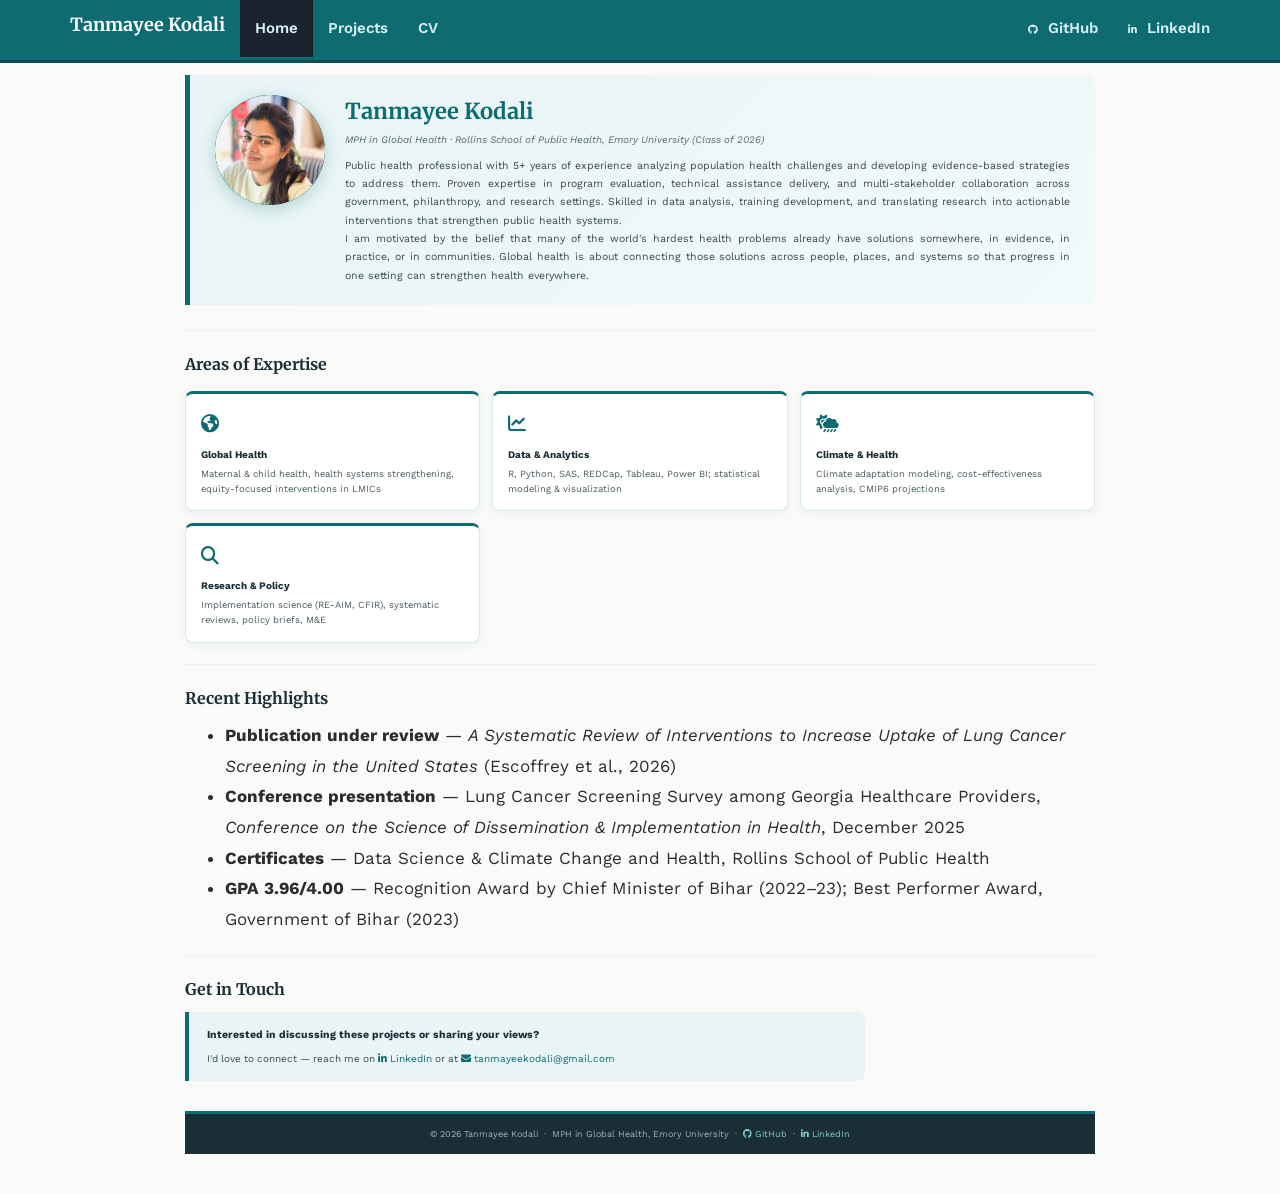
==== docs/index.html @ 71de798b "finalizing the html2" ====
<!DOCTYPE html>

<html>

<head>

<meta charset="utf-8" />
<meta name="generator" content="pandoc" />
<meta http-equiv="X-UA-Compatible" content="IE=EDGE" />




<title>index.knit</title>

<script src="site_libs/header-attrs-2.30/header-attrs.js"></script>
<script src="site_libs/jquery-3.6.0/jquery-3.6.0.min.js"></script>
<meta name="viewport" content="width=device-width, initial-scale=1" />
<link href="site_libs/bootstrap-3.3.5/css/flatly.min.css" rel="stylesheet" />
<script src="site_libs/bootstrap-3.3.5/js/bootstrap.min.js"></script>
<script src="site_libs/bootstrap-3.3.5/shim/html5shiv.min.js"></script>
<script src="site_libs/bootstrap-3.3.5/shim/respond.min.js"></script>
<style>h1 {font-size: 34px;}
       h1.title {font-size: 38px;}
       h2 {font-size: 30px;}
       h3 {font-size: 24px;}
       h4 {font-size: 18px;}
       h5 {font-size: 16px;}
       h6 {font-size: 12px;}
       code {color: inherit; background-color: rgba(0, 0, 0, 0.04);}
       pre:not([class]) { background-color: white }</style>
<script src="site_libs/navigation-1.1/tabsets.js"></script>
<link href="site_libs/highlightjs-9.12.0/default.css" rel="stylesheet" />
<script src="site_libs/highlightjs-9.12.0/highlight.js"></script>
<!-- Favicon: teal circle with TK initials -->
<link rel="icon" href="data:image/svg+xml,<svg xmlns='http://www.w3.org/2000/svg' viewBox='0 0 100 100'><circle cx='50' cy='50' r='50' fill='%230f6b72'/><text x='50' y='65' font-family='Georgia,serif' font-size='38' font-weight='bold' text-anchor='middle' fill='white'>TK</text></svg>">

<!-- Font Awesome for social icons -->
<link rel="stylesheet" href="https://cdnjs.cloudflare.com/ajax/libs/font-awesome/6.5.0/css/all.min.css" integrity="sha512-Avb2QiuDEEvB4bZJYdft2mNjVShBftLdPG8FJ0V7irTLQ8Tnx8e/hbT/EKV8IssGEBe2qJDMaLKUQ3gHqUyw=="
crossorigin="anonymous" referrerpolicy="no-referrer" />

<!-- Google Fonts -->
<link rel="preconnect" href="https://fonts.googleapis.com">
<link rel="preconnect" href="https://fonts.gstatic.com" crossorigin>
<link href="https://fonts.googleapis.com/css2?family=Work+Sans:wght@300;400;500;600;700&family=Merriweather:wght@400;700&display=swap" rel="stylesheet">

<style type="text/css">
  code{white-space: pre-wrap;}
  span.smallcaps{font-variant: small-caps;}
  span.underline{text-decoration: underline;}
  div.column{display: inline-block; vertical-align: top; width: 50%;}
  div.hanging-indent{margin-left: 1.5em; text-indent: -1.5em;}
  ul.task-list{list-style: none;}
    </style>

<style type="text/css">code{white-space: pre;}</style>
<script type="text/javascript">
if (window.hljs) {
  hljs.configure({languages: []});
  hljs.initHighlightingOnLoad();
  if (document.readyState && document.readyState === "complete") {
    window.setTimeout(function() { hljs.initHighlighting(); }, 0);
  }
}
</script>






<link rel="stylesheet" href="styles.css" type="text/css" />



<style type = "text/css">
.main-container {
  max-width: 940px;
  margin-left: auto;
  margin-right: auto;
}
img {
  max-width:100%;
}
.tabbed-pane {
  padding-top: 12px;
}
.html-widget {
  margin-bottom: 20px;
}
button.code-folding-btn:focus {
  outline: none;
}
summary {
  display: list-item;
}
details > summary > p:only-child {
  display: inline;
}
pre code {
  padding: 0;
}
</style>


<style type="text/css">
.dropdown-submenu {
  position: relative;
}
.dropdown-submenu>.dropdown-menu {
  top: 0;
  left: 100%;
  margin-top: -6px;
  margin-left: -1px;
  border-radius: 0 6px 6px 6px;
}
.dropdown-submenu:hover>.dropdown-menu {
  display: block;
}
.dropdown-submenu>a:after {
  display: block;
  content: " ";
  float: right;
  width: 0;
  height: 0;
  border-color: transparent;
  border-style: solid;
  border-width: 5px 0 5px 5px;
  border-left-color: #cccccc;
  margin-top: 5px;
  margin-right: -10px;
}
.dropdown-submenu:hover>a:after {
  border-left-color: #adb5bd;
}
.dropdown-submenu.pull-left {
  float: none;
}
.dropdown-submenu.pull-left>.dropdown-menu {
  left: -100%;
  margin-left: 10px;
  border-radius: 6px 0 6px 6px;
}
</style>

<script type="text/javascript">
// manage active state of menu based on current page
$(document).ready(function () {
  // active menu anchor
  href = window.location.pathname
  href = href.substr(href.lastIndexOf('/') + 1)
  if (href === "")
    href = "index.html";
  var menuAnchor = $('a[href="' + href + '"]');

  // mark the anchor link active (and if it's in a dropdown, also mark that active)
  var dropdown = menuAnchor.closest('li.dropdown');
  if (window.bootstrap) { // Bootstrap 4+
    menuAnchor.addClass('active');
    dropdown.find('> .dropdown-toggle').addClass('active');
  } else { // Bootstrap 3
    menuAnchor.parent().addClass('active');
    dropdown.addClass('active');
  }

  // Navbar adjustments
  var navHeight = $(".navbar").first().height() + 15;
  var style = document.createElement('style');
  var pt = "padding-top: " + navHeight + "px; ";
  var mt = "margin-top: -" + navHeight + "px; ";
  var css = "";
  // offset scroll position for anchor links (for fixed navbar)
  for (var i = 1; i <= 6; i++) {
    css += ".section h" + i + "{ " + pt + mt + "}\n";
  }
  style.innerHTML = "body {" + pt + "padding-bottom: 40px; }\n" + css;
  document.head.appendChild(style);
});
</script>

<!-- tabsets -->

<style type="text/css">
.tabset-dropdown > .nav-tabs {
  display: inline-table;
  max-height: 500px;
  min-height: 44px;
  overflow-y: auto;
  border: 1px solid #ddd;
  border-radius: 4px;
}

.tabset-dropdown > .nav-tabs > li.active:before, .tabset-dropdown > .nav-tabs.nav-tabs-open:before {
  content: "\e259";
  font-family: 'Glyphicons Halflings';
  display: inline-block;
  padding: 10px;
  border-right: 1px solid #ddd;
}

.tabset-dropdown > .nav-tabs.nav-tabs-open > li.active:before {
  content: "\e258";
  font-family: 'Glyphicons Halflings';
  border: none;
}

.tabset-dropdown > .nav-tabs > li.active {
  display: block;
}

.tabset-dropdown > .nav-tabs > li > a,
.tabset-dropdown > .nav-tabs > li > a:focus,
.tabset-dropdown > .nav-tabs > li > a:hover {
  border: none;
  display: inline-block;
  border-radius: 4px;
  background-color: transparent;
}

.tabset-dropdown > .nav-tabs.nav-tabs-open > li {
  display: block;
  float: none;
}

.tabset-dropdown > .nav-tabs > li {
  display: none;
}
</style>

<!-- code folding -->




</head>

<body>


<div class="container-fluid main-container">




<div class="navbar navbar-default  navbar-fixed-top" role="navigation">
  <div class="container">
    <div class="navbar-header">
      <button type="button" class="navbar-toggle collapsed" data-toggle="collapse" data-bs-toggle="collapse" data-target="#navbar" data-bs-target="#navbar">
        <span class="icon-bar"></span>
        <span class="icon-bar"></span>
        <span class="icon-bar"></span>
      </button>
      <a class="navbar-brand" href="index.html">Tanmayee Kodali</a>
    </div>
    <div id="navbar" class="navbar-collapse collapse">
      <ul class="nav navbar-nav">
        <li>
  <a href="index.html">Home</a>
</li>
<li>
  <a href="projects.html">Projects</a>
</li>
<li>
  <a href="cv.html">CV</a>
</li>
      </ul>
      <ul class="nav navbar-nav navbar-right">
        <li>
  <a href="https://github.com/TanmayeeKodali">GitHub</a>
</li>
<li>
  <a href="https://www.linkedin.com/in/tanmayeekodali/">LinkedIn</a>
</li>
      </ul>
    </div><!--/.nav-collapse -->
  </div><!--/.container -->
</div><!--/.navbar -->

<div id="header">




</div>


<div class="profile-section">
  <div class="profile-avatar"><img src="photo.jpg" alt="Tanmayee Kodali" width="120" height="120"></div>
  <div class="profile-info">
    <h1>Tanmayee Kodali</h1>
    <p class="tagline">MPH in Global Health &middot; Rollins School of Public Health, Emory University (Class of 2026)</p>
    <p>Public health professional with 5+ years of experience analyzing population health challenges and developing evidence-based strategies to address them. Proven expertise in program evaluation, technical assistance delivery, and multi-stakeholder collaboration across government, philanthropy, and research settings. Skilled in data analysis, training development, and translating research into actionable interventions that strengthen public health systems.</p>
    <p>I am motivated by the belief that many of the world's hardest health problems already have solutions somewhere, in evidence, in practice, or in communities. Global health is about connecting those solutions across people, places, and systems so that progress in one setting can strengthen health everywhere.</p>
  </div>
</div>
<hr />
<div id="areas-of-expertise" class="section level2">
<h2>Areas of Expertise</h2>
<div class="highlights-grid">
  <div class="highlight-card">
    <div class="card-icon"><i class="fas fa-globe-americas"></i></div>
    <h4>Global Health</h4>
    <p>Maternal &amp; child health, health systems strengthening, equity-focused interventions in LMICs</p>
  </div>
  <div class="highlight-card">
    <div class="card-icon"><i class="fas fa-chart-line"></i></div>
    <h4>Data &amp; Analytics</h4>
    <p>R, Python, SAS, REDCap, Tableau, Power BI; statistical modeling &amp; visualization</p>
  </div>
  <div class="highlight-card">
    <div class="card-icon"><i class="fas fa-cloud-sun-rain"></i></div>
    <h4>Climate &amp; Health</h4>
    <p>Climate adaptation modeling, cost-effectiveness analysis, CMIP6 projections</p>
  </div>
  <div class="highlight-card">
    <div class="card-icon"><i class="fas fa-search"></i></div>
    <h4>Research &amp; Policy</h4>
    <p>Implementation science (RE-AIM, CFIR), systematic reviews, policy briefs, M&amp;E</p>
  </div>
</div>
<hr />
</div>
<div id="recent-highlights" class="section level2">
<h2>Recent Highlights</h2>
<ul>
<li><strong>Publication under review</strong> — <em>A Systematic Review
of Interventions to Increase Uptake of Lung Cancer Screening in the
United States</em> (Escoffrey et al., 2026)</li>
<li><strong>Conference presentation</strong> — Lung Cancer Screening
Survey among Georgia Healthcare Providers, <em>Conference on the Science
of Dissemination &amp; Implementation in Health</em>, December 2025</li>
<li><strong>Certificates</strong> — Data Science &amp; Climate Change
and Health, Rollins School of Public Health</li>
<li><strong>GPA 3.96/4.00</strong> — Recognition Award by Chief Minister
of Bihar (2022–23); Best Performer Award, Government of Bihar
(2023)</li>
</ul>
<hr />
</div>
<div id="get-in-touch" class="section level2">
<h2>Get in Touch</h2>
<div style="background:#e8f4f5; border-left:4px solid #0f6b72; border-radius:0 8px 8px 0; padding:1.4rem 1.8rem; margin-top:0.5rem; max-width:680px;">
  <p style="margin:0 0 0.5rem; font-weight:700; color:#1a2e35; font-size:1.05rem;">Interested in discussing these projects or sharing your views?</p>
  <p style="margin:0; font-size:1rem; color:#3a4a4e; line-height:1.75;">
    I'd love to connect — reach me on 
    <a href="https://www.linkedin.com/in/tanmayeekodali/" target="_blank"><i class="fab fa-linkedin-in"></i> LinkedIn</a> 
    or at 
    <a href="mailto:tanmayeekodali@gmail.com"><i class="fas fa-envelope"></i> tanmayeekodali@gmail.com</a>
  </p>
</div>
</div>

<style>
.site-footer {
  background-color: #1a2e35;
  color: #a0b4b8;
  text-align: center;
  padding: 1.2rem 1rem;
  font-family: 'Work Sans', sans-serif;
  font-size: 0.9rem;
  margin-top: 3rem;
  border-top: 3px solid #0f6b72;
}
.site-footer a {
  color: #7ecdd1;
  text-decoration: none;
}
.site-footer a:hover {
  color: #ffffff;
}
</style>

<footer class="site-footer">
  <p style="margin:0;">
    &copy; 2026 Tanmayee Kodali &nbsp;&middot;&nbsp;
    MPH in Global Health, Emory University &nbsp;&middot;&nbsp;
    <a href="https://github.com/TanmayeeKodali" target="_blank"><i class="fab fa-github"></i> GitHub</a>
    &nbsp;&middot;&nbsp;
    <a href="https://www.linkedin.com/in/tanmayeekodali/" target="_blank"><i class="fab fa-linkedin-in"></i> LinkedIn</a>
  </p>
</footer>

<script>
document.addEventListener("DOMContentLoaded", function() {
  var links = document.querySelectorAll(".navbar-nav a");
  links.forEach(function(link) {
    if (link.textContent.trim() === "GitHub") {
      link.innerHTML = '<i class="fab fa-github"></i> GitHub';
      link.setAttribute("target", "_blank");
    }
    if (link.textContent.trim() === "LinkedIn") {
      link.innerHTML = '<i class="fab fa-linkedin-in"></i> LinkedIn';
      link.setAttribute("target", "_blank");
    }
  });
});
</script>



</div>

<script>

// add bootstrap table styles to pandoc tables
function bootstrapStylePandocTables() {
  $('tr.odd').parent('tbody').parent('table').addClass('table table-condensed');
}
$(document).ready(function () {
  bootstrapStylePandocTables();
});


</script>

<!-- tabsets -->

<script>
$(document).ready(function () {
  window.buildTabsets("TOC");
});

$(document).ready(function () {
  $('.tabset-dropdown > .nav-tabs > li').click(function () {
    $(this).parent().toggleClass('nav-tabs-open');
  });
});
</script>

<!-- code folding -->


<!-- dynamically load mathjax for compatibility with self-contained -->
<script>
  (function () {
    var script = document.createElement("script");
    script.type = "text/javascript";
    script.src  = "https://mathjax.rstudio.com/latest/MathJax.js?config=TeX-AMS-MML_HTMLorMML";
    document.getElementsByTagName("head")[0].appendChild(script);
  })();
</script>

</body>
</html>
---- docs/site_libs/bootstrap-3.3.5/css/flatly.min.css ----
@font-face {
  font-family: 'Lato';
  font-style: normal;
  font-weight: 400;
  src: url(fonts/Lato.ttf) format('truetype');
}
@font-face {
  font-family: 'Lato';
  font-style: normal;
  font-weight: 700;
  src: url(fonts/LatoBold.ttf) format('truetype');
}
@font-face {
  font-family: 'Lato';
  font-style: italic;
  font-weight: 400;
  src: url(fonts/LatoItalic.ttf) format('truetype');
}

/*!
 * bootswatch v3.3.6
 * Homepage: http://bootswatch.com
 * Copyright 2012-2015 Thomas Park
 * Licensed under MIT
 * Based on Bootstrap
*//*!
 * Bootstrap v3.3.6 (http://getbootstrap.com)
 * Copyright 2011-2015 Twitter, Inc.
 * Licensed under MIT (https://github.com/twbs/bootstrap/blob/master/LICENSE)
 *//*! normalize.css v3.0.3 | MIT License | github.com/necolas/normalize.css */html{font-family:sans-serif;-ms-text-size-adjust:100%;-webkit-text-size-adjust:100%}body{margin:0}article,aside,details,figcaption,figure,footer,header,hgroup,main,menu,nav,section,summary{display:block}audio,canvas,progress,video{display:inline-block;vertical-align:baseline}audio:not([controls]){display:none;height:0}[hidden],template{display:none}a{background-color:transparent}a:active,a:hover{outline:0}abbr[title]{border-bottom:1px dotted}b,strong{font-weight:bold}dfn{font-style:italic}h1{font-size:2em;margin:0.67em 0}mark{background:#ff0;color:#000}small{font-size:80%}sub,sup{font-size:75%;line-height:0;position:relative;vertical-align:baseline}sup{top:-0.5em}sub{bottom:-0.25em}img{border:0}svg:not(:root){overflow:hidden}figure{margin:1em 40px}hr{-webkit-box-sizing:content-box;-moz-box-sizing:content-box;box-sizing:content-box;height:0}pre{overflow:auto}code,kbd,pre,samp{font-family:monospace, monospace;font-size:1em}button,input,optgroup,select,textarea{color:inherit;font:inherit;margin:0}button{overflow:visible}button,select{text-transform:none}button,html input[type="button"],input[type="reset"],input[type="submit"]{-webkit-appearance:button;cursor:pointer}button[disabled],html input[disabled]{cursor:default}button::-moz-focus-inner,input::-moz-focus-inner{border:0;padding:0}input{line-height:normal}input[type="checkbox"],input[type="radio"]{-webkit-box-sizing:border-box;-moz-box-sizing:border-box;box-sizing:border-box;padding:0}input[type="number"]::-webkit-inner-spin-button,input[type="number"]::-webkit-outer-spin-button{height:auto}input[type="search"]{-webkit-appearance:textfield;-webkit-box-sizing:content-box;-moz-box-sizing:content-box;box-sizing:content-box}input[type="search"]::-webkit-search-cancel-button,input[type="search"]::-webkit-search-decoration{-webkit-appearance:none}fieldset{border:1px solid #c0c0c0;margin:0 2px;padding:0.35em 0.625em 0.75em}legend{border:0;padding:0}textarea{overflow:auto}optgroup{font-weight:bold}table{border-collapse:collapse;border-spacing:0}td,th{padding:0}/*! Source: https://github.com/h5bp/html5-boilerplate/blob/master/src/css/main.css */@media print{*,*:before,*:after{background:transparent !important;color:#000 !important;-webkit-box-shadow:none !important;box-shadow:none !important;text-shadow:none !important}a,a:visited{text-decoration:underline}a[href]:after{content:" (" attr(href) ")"}abbr[title]:after{content:" (" attr(title) ")"}a[href^="#"]:after,a[href^="javascript:"]:after{content:""}pre,blockquote{border:1px solid #999;page-break-inside:avoid}thead{display:table-header-group}tr,img{page-break-inside:avoid}img{max-width:100% !important}p,h2,h3{orphans:3;widows:3}h2,h3{page-break-after:avoid}.navbar{display:none}.btn>.caret,.dropup>.btn>.caret{border-top-color:#000 !important}.label{border:1px solid #000}.table{border-collapse:collapse !important}.table td,.table th{background-color:#fff !important}.table-bordered th,.table-bordered td{border:1px solid #ddd !important}}@font-face{font-family:'Glyphicons Halflings';src:url('../fonts/glyphicons-halflings-regular.eot');src:url('../fonts/glyphicons-halflings-regular.eot?#iefix') format('embedded-opentype'),url('../fonts/glyphicons-halflings-regular.woff') format('woff'),url('../fonts/glyphicons-halflings-regular.ttf') format('truetype'),url('../fonts/glyphicons-halflings-regular.svg#glyphicons_halflingsregular') format('svg')}.glyphicon{position:relative;top:1px;display:inline-block;font-family:'Glyphicons Halflings';font-style:normal;font-weight:normal;line-height:1;-webkit-font-smoothing:antialiased;-moz-osx-font-smoothing:grayscale}.glyphicon-asterisk:before{content:"\002a"}.glyphicon-plus:before{content:"\002b"}.glyphicon-euro:before,.glyphicon-eur:before{content:"\20ac"}.glyphicon-minus:before{content:"\2212"}.glyphicon-cloud:before{content:"\2601"}.glyphicon-envelope:before{content:"\2709"}.glyphicon-pencil:before{content:"\270f"}.glyphicon-glass:before{content:"\e001"}.glyphicon-music:before{content:"\e002"}.glyphicon-search:before{content:"\e003"}.glyphicon-heart:before{content:"\e005"}.glyphicon-star:before{content:"\e006"}.glyphicon-star-empty:before{content:"\e007"}.glyphicon-user:before{content:"\e008"}.glyphicon-film:before{content:"\e009"}.glyphicon-th-large:before{content:"\e010"}.glyphicon-th:before{content:"\e011"}.glyphicon-th-list:before{content:"\e012"}.glyphicon-ok:before{content:"\e013"}.glyphicon-remove:before{content:"\e014"}.glyphicon-zoom-in:before{content:"\e015"}.glyphicon-zoom-out:before{content:"\e016"}.glyphicon-off:before{content:"\e017"}.glyphicon-signal:before{content:"\e018"}.glyphicon-cog:before{content:"\e019"}.glyphicon-trash:before{content:"\e020"}.glyphicon-home:before{content:"\e021"}.glyphicon-file:before{content:"\e022"}.glyphicon-time:before{content:"\e023"}.glyphicon-road:before{content:"\e024"}.glyphicon-download-alt:before{content:"\e025"}.glyphicon-download:before{content:"\e026"}.glyphicon-upload:before{content:"\e027"}.glyphicon-inbox:before{content:"\e028"}.glyphicon-play-circle:before{content:"\e029"}.glyphicon-repeat:before{content:"\e030"}.glyphicon-refresh:before{content:"\e031"}.glyphicon-list-alt:before{content:"\e032"}.glyphicon-lock:before{content:"\e033"}.glyphicon-flag:before{content:"\e034"}.glyphicon-headphones:before{content:"\e035"}.glyphicon-volume-off:before{content:"\e036"}.glyphicon-volume-down:before{content:"\e037"}.glyphicon-volume-up:before{content:"\e038"}.glyphicon-qrcode:before{content:"\e039"}.glyphicon-barcode:before{content:"\e040"}.glyphicon-tag:before{content:"\e041"}.glyphicon-tags:before{content:"\e042"}.glyphicon-book:before{content:"\e043"}.glyphicon-bookmark:before{content:"\e044"}.glyphicon-print:before{content:"\e045"}.glyphicon-camera:before{content:"\e046"}.glyphicon-font:before{content:"\e047"}.glyphicon-bold:before{content:"\e048"}.glyphicon-italic:before{content:"\e049"}.glyphicon-text-height:before{content:"\e050"}.glyphicon-text-width:before{content:"\e051"}.glyphicon-align-left:before{content:"\e052"}.glyphicon-align-center:before{content:"\e053"}.glyphicon-align-right:before{content:"\e054"}.glyphicon-align-justify:before{content:"\e055"}.glyphicon-list:before{content:"\e056"}.glyphicon-indent-left:before{content:"\e057"}.glyphicon-indent-right:before{content:"\e058"}.glyphicon-facetime-video:before{content:"\e059"}.glyphicon-picture:before{content:"\e060"}.glyphicon-map-marker:before{content:"\e062"}.glyphicon-adjust:before{content:"\e063"}.glyphicon-tint:before{content:"\e064"}.glyphicon-edit:before{content:"\e065"}.glyphicon-share:before{content:"\e066"}.glyphicon-check:before{content:"\e067"}.glyphicon-move:before{content:"\e068"}.glyphicon-step-backward:before{content:"\e069"}.glyphicon-fast-backward:before{content:"\e070"}.glyphicon-backward:before{content:"\e071"}.glyphicon-play:before{content:"\e072"}.glyphicon-pause:before{content:"\e073"}.glyphicon-stop:before{content:"\e074"}.glyphicon-forward:before{content:"\e075"}.glyphicon-fast-forward:before{content:"\e076"}.glyphicon-step-forward:before{content:"\e077"}.glyphicon-eject:before{content:"\e078"}.glyphicon-chevron-left:before{content:"\e079"}.glyphicon-chevron-right:before{content:"\e080"}.glyphicon-plus-sign:before{content:"\e081"}.glyphicon-minus-sign:before{content:"\e082"}.glyphicon-remove-sign:before{content:"\e083"}.glyphicon-ok-sign:before{content:"\e084"}.glyphicon-question-sign:before{content:"\e085"}.glyphicon-info-sign:before{content:"\e086"}.glyphicon-screenshot:before{content:"\e087"}.glyphicon-remove-circle:before{content:"\e088"}.glyphicon-ok-circle:before{content:"\e089"}.glyphicon-ban-circle:before{content:"\e090"}.glyphicon-arrow-left:before{content:"\e091"}.glyphicon-arrow-right:before{content:"\e092"}.glyphicon-arrow-up:before{content:"\e093"}.glyphicon-arrow-down:before{content:"\e094"}.glyphicon-share-alt:before{content:"\e095"}.glyphicon-resize-full:before{content:"\e096"}.glyphicon-resize-small:before{content:"\e097"}.glyphicon-exclamation-sign:before{content:"\e101"}.glyphicon-gift:before{content:"\e102"}.glyphicon-leaf:before{content:"\e103"}.glyphicon-fire:before{content:"\e104"}.glyphicon-eye-open:before{content:"\e105"}.glyphicon-eye-close:before{content:"\e106"}.glyphicon-warning-sign:before{content:"\e107"}.glyphicon-plane:before{content:"\e108"}.glyphicon-calendar:before{content:"\e109"}.glyphicon-random:before{content:"\e110"}.glyphicon-comment:before{content:"\e111"}.glyphicon-magnet:before{content:"\e112"}.glyphicon-chevron-up:before{content:"\e113"}.glyphicon-chevron-down:before{content:"\e114"}.glyphicon-retweet:before{content:"\e115"}.glyphicon-shopping-cart:before{content:"\e116"}.glyphicon-folder-close:before{content:"\e117"}.glyphicon-folder-open:before{content:"\e118"}.glyphicon-resize-vertical:before{content:"\e119"}.glyphicon-resize-horizontal:before{content:"\e120"}.glyphicon-hdd:before{content:"\e121"}.glyphicon-bullhorn:before{content:"\e122"}.glyphicon-bell:before{content:"\e123"}.glyphicon-certificate:before{content:"\e124"}.glyphicon-thumbs-up:before{content:"\e125"}.glyphicon-thumbs-down:before{content:"\e126"}.glyphicon-hand-right:before{content:"\e127"}.glyphicon-hand-left:before{content:"\e128"}.glyphicon-hand-up:before{content:"\e129"}.glyphicon-hand-down:before{content:"\e130"}.glyphicon-circle-arrow-right:before{content:"\e131"}.glyphicon-circle-arrow-left:before{content:"\e132"}.glyphicon-circle-arrow-up:before{content:"\e133"}.glyphicon-circle-arrow-down:before{content:"\e134"}.glyphicon-globe:before{content:"\e135"}.glyphicon-wrench:before{content:"\e136"}.glyphicon-tasks:before{content:"\e137"}.glyphicon-filter:before{content:"\e138"}.glyphicon-briefcase:before{content:"\e139"}.glyphicon-fullscreen:before{content:"\e140"}.glyphicon-dashboard:before{content:"\e141"}.glyphicon-paperclip:before{content:"\e142"}.glyphicon-heart-empty:before{content:"\e143"}.glyphicon-link:before{content:"\e144"}.glyphicon-phone:before{content:"\e145"}.glyphicon-pushpin:before{content:"\e146"}.glyphicon-usd:before{content:"\e148"}.glyphicon-gbp:before{content:"\e149"}.glyphicon-sort:before{content:"\e150"}.glyphicon-sort-by-alphabet:before{content:"\e151"}.glyphicon-sort-by-alphabet-alt:before{content:"\e152"}.glyphicon-sort-by-order:before{content:"\e153"}.glyphicon-sort-by-order-alt:before{content:"\e154"}.glyphicon-sort-by-attributes:before{content:"\e155"}.glyphicon-sort-by-attributes-alt:before{content:"\e156"}.glyphicon-unchecked:before{content:"\e157"}.glyphicon-expand:before{content:"\e158"}.glyphicon-collapse-down:before{content:"\e159"}.glyphicon-collapse-up:before{content:"\e160"}.glyphicon-log-in:before{content:"\e161"}.glyphicon-flash:before{content:"\e162"}.glyphicon-log-out:before{content:"\e163"}.glyphicon-new-window:before{content:"\e164"}.glyphicon-record:before{content:"\e165"}.glyphicon-save:before{content:"\e166"}.glyphicon-open:before{content:"\e167"}.glyphicon-saved:before{content:"\e168"}.glyphicon-import:before{content:"\e169"}.glyphicon-export:before{content:"\e170"}.glyphicon-send:before{content:"\e171"}.glyphicon-floppy-disk:before{content:"\e172"}.glyphicon-floppy-saved:before{content:"\e173"}.glyphicon-floppy-remove:before{content:"\e174"}.glyphicon-floppy-save:before{content:"\e175"}.glyphicon-floppy-open:before{content:"\e176"}.glyphicon-credit-card:before{content:"\e177"}.glyphicon-transfer:before{content:"\e178"}.glyphicon-cutlery:before{content:"\e179"}.glyphicon-header:before{content:"\e180"}.glyphicon-compressed:before{content:"\e181"}.glyphicon-earphone:before{content:"\e182"}.glyphicon-phone-alt:before{content:"\e183"}.glyphicon-tower:before{content:"\e184"}.glyphicon-stats:before{content:"\e185"}.glyphicon-sd-video:before{content:"\e186"}.glyphicon-hd-video:before{content:"\e187"}.glyphicon-subtitles:before{content:"\e188"}.glyphicon-sound-stereo:before{content:"\e189"}.glyphicon-sound-dolby:before{content:"\e190"}.glyphicon-sound-5-1:before{content:"\e191"}.glyphicon-sound-6-1:before{content:"\e192"}.glyphicon-sound-7-1:before{content:"\e193"}.glyphicon-copyright-mark:before{content:"\e194"}.glyphicon-registration-mark:before{content:"\e195"}.glyphicon-cloud-download:before{content:"\e197"}.glyphicon-cloud-upload:before{content:"\e198"}.glyphicon-tree-conifer:before{content:"\e199"}.glyphicon-tree-deciduous:before{content:"\e200"}.glyphicon-cd:before{content:"\e201"}.glyphicon-save-file:before{content:"\e202"}.glyphicon-open-file:before{content:"\e203"}.glyphicon-level-up:before{content:"\e204"}.glyphicon-copy:before{content:"\e205"}.glyphicon-paste:before{content:"\e206"}.glyphicon-alert:before{content:"\e209"}.glyphicon-equalizer:before{content:"\e210"}.glyphicon-king:before{content:"\e211"}.glyphicon-queen:before{content:"\e212"}.glyphicon-pawn:before{content:"\e213"}.glyphicon-bishop:before{content:"\e214"}.glyphicon-knight:before{content:"\e215"}.glyphicon-baby-formula:before{content:"\e216"}.glyphicon-tent:before{content:"\26fa"}.glyphicon-blackboard:before{content:"\e218"}.glyphicon-bed:before{content:"\e219"}.glyphicon-apple:before{content:"\f8ff"}.glyphicon-erase:before{content:"\e221"}.glyphicon-hourglass:before{content:"\231b"}.glyphicon-lamp:before{content:"\e223"}.glyphicon-duplicate:before{content:"\e224"}.glyphicon-piggy-bank:before{content:"\e225"}.glyphicon-scissors:before{content:"\e226"}.glyphicon-bitcoin:before{content:"\e227"}.glyphicon-btc:before{content:"\e227"}.glyphicon-xbt:before{content:"\e227"}.glyphicon-yen:before{content:"\00a5"}.glyphicon-jpy:before{content:"\00a5"}.glyphicon-ruble:before{content:"\20bd"}.glyphicon-rub:before{content:"\20bd"}.glyphicon-scale:before{content:"\e230"}.glyphicon-ice-lolly:before{content:"\e231"}.glyphicon-ice-lolly-tasted:before{content:"\e232"}.glyphicon-education:before{content:"\e233"}.glyphicon-option-horizontal:before{content:"\e234"}.glyphicon-option-vertical:before{content:"\e235"}.glyphicon-menu-hamburger:before{content:"\e236"}.glyphicon-modal-window:before{content:"\e237"}.glyphicon-oil:before{content:"\e238"}.glyphicon-grain:before{content:"\e239"}.glyphicon-sunglasses:before{content:"\e240"}.glyphicon-text-size:before{content:"\e241"}.glyphicon-text-color:before{content:"\e242"}.glyphicon-text-background:before{content:"\e243"}.glyphicon-object-align-top:before{content:"\e244"}.glyphicon-object-align-bottom:before{content:"\e245"}.glyphicon-object-align-horizontal:before{content:"\e246"}.glyphicon-object-align-left:before{content:"\e247"}.glyphicon-object-align-vertical:before{content:"\e248"}.glyphicon-object-align-right:before{content:"\e249"}.glyphicon-triangle-right:before{content:"\e250"}.glyphicon-triangle-left:before{content:"\e251"}.glyphicon-triangle-bottom:before{content:"\e252"}.glyphicon-triangle-top:before{content:"\e253"}.glyphicon-console:before{content:"\e254"}.glyphicon-superscript:before{content:"\e255"}.glyphicon-subscript:before{content:"\e256"}.glyphicon-menu-left:before{content:"\e257"}.glyphicon-menu-right:before{content:"\e258"}.glyphicon-menu-down:before{content:"\e259"}.glyphicon-menu-up:before{content:"\e260"}*{-webkit-box-sizing:border-box;-moz-box-sizing:border-box;box-sizing:border-box}*:before,*:after{-webkit-box-sizing:border-box;-moz-box-sizing:border-box;box-sizing:border-box}html{font-size:10px;-webkit-tap-highlight-color:rgba(0,0,0,0)}body{font-family:"Lato","Helvetica Neue",Helvetica,Arial,sans-serif;font-size:15px;line-height:1.42857143;color:#2c3e50;background-color:#ffffff}input,button,select,textarea{font-family:inherit;font-size:inherit;line-height:inherit}a{color:#18bc9c;text-decoration:none}a:hover,a:focus{color:#18bc9c;text-decoration:underline}a:focus{outline:thin dotted;outline:5px auto -webkit-focus-ring-color;outline-offset:-2px}figure{margin:0}img{vertical-align:middle}.img-responsive,.thumbnail>img,.thumbnail a>img,.carousel-inner>.item>img,.carousel-inner>.item>a>img{display:block;max-width:100%;height:auto}.img-rounded{border-radius:6px}.img-thumbnail{padding:4px;line-height:1.42857143;background-color:#ffffff;border:1px solid #ecf0f1;border-radius:4px;-webkit-transition:all .2s ease-in-out;-o-transition:all .2s ease-in-out;transition:all .2s ease-in-out;display:inline-block;max-width:100%;height:auto}.img-circle{border-radius:50%}hr{margin-top:21px;margin-bottom:21px;border:0;border-top:1px solid #ecf0f1}.sr-only{position:absolute;width:1px;height:1px;margin:-1px;padding:0;overflow:hidden;clip:rect(0, 0, 0, 0);border:0}.sr-only-focusable:active,.sr-only-focusable:focus{position:static;width:auto;height:auto;margin:0;overflow:visible;clip:auto}[role="button"]{cursor:pointer}h1,h2,h3,h4,h5,h6,.h1,.h2,.h3,.h4,.h5,.h6{font-family:"Lato","Helvetica Neue",Helvetica,Arial,sans-serif;font-weight:400;line-height:1.1;color:inherit}h1 small,h2 small,h3 small,h4 small,h5 small,h6 small,.h1 small,.h2 small,.h3 small,.h4 small,.h5 small,.h6 small,h1 .small,h2 .small,h3 .small,h4 .small,h5 .small,h6 .small,.h1 .small,.h2 .small,.h3 .small,.h4 .small,.h5 .small,.h6 .small{font-weight:normal;line-height:1;color:#b4bcc2}h1,.h1,h2,.h2,h3,.h3{margin-top:21px;margin-bottom:10.5px}h1 small,.h1 small,h2 small,.h2 small,h3 small,.h3 small,h1 .small,.h1 .small,h2 .small,.h2 .small,h3 .small,.h3 .small{font-size:65%}h4,.h4,h5,.h5,h6,.h6{margin-top:10.5px;margin-bottom:10.5px}h4 small,.h4 small,h5 small,.h5 small,h6 small,.h6 small,h4 .small,.h4 .small,h5 .small,.h5 .small,h6 .small,.h6 .small{font-size:75%}h1,.h1{font-size:39px}h2,.h2{font-size:32px}h3,.h3{font-size:26px}h4,.h4{font-size:19px}h5,.h5{font-size:15px}h6,.h6{font-size:13px}p{margin:0 0 10.5px}.lead{margin-bottom:21px;font-size:17px;font-weight:300;line-height:1.4}@media (min-width:768px){.lead{font-size:22.5px}}small,.small{font-size:86%}mark,.mark{background-color:#f39c12;padding:.2em}.text-left{text-align:left}.text-right{text-align:right}.text-center{text-align:center}.text-justify{text-align:justify}.text-nowrap{white-space:nowrap}.text-lowercase{text-transform:lowercase}.text-uppercase{text-transform:uppercase}.text-capitalize{text-transform:capitalize}.text-muted{color:#b4bcc2}.text-primary{color:#2c3e50}a.text-primary:hover,a.text-primary:focus{color:#1a242f}.text-success{color:#ffffff}a.text-success:hover,a.text-success:focus{color:#e6e6e6}.text-info{color:#ffffff}a.text-info:hover,a.text-info:focus{color:#e6e6e6}.text-warning{color:#ffffff}a.text-warning:hover,a.text-warning:focus{color:#e6e6e6}.text-danger{color:#ffffff}a.text-danger:hover,a.text-danger:focus{color:#e6e6e6}.bg-primary{color:#fff;background-color:#2c3e50}a.bg-primary:hover,a.bg-primary:focus{background-color:#1a242f}.bg-success{background-color:#18bc9c}a.bg-success:hover,a.bg-success:focus{background-color:#128f76}.bg-info{background-color:#3498db}a.bg-info:hover,a.bg-info:focus{background-color:#217dbb}.bg-warning{background-color:#f39c12}a.bg-warning:hover,a.bg-warning:focus{background-color:#c87f0a}.bg-danger{background-color:#e74c3c}a.bg-danger:hover,a.bg-danger:focus{background-color:#d62c1a}.page-header{padding-bottom:9.5px;margin:42px 0 21px;border-bottom:1px solid transparent}ul,ol{margin-top:0;margin-bottom:10.5px}ul ul,ol ul,ul ol,ol ol{margin-bottom:0}.list-unstyled{padding-left:0;list-style:none}.list-inline{padding-left:0;list-style:none;margin-left:-5px}.list-inline>li{display:inline-block;padding-left:5px;padding-right:5px}dl{margin-top:0;margin-bottom:21px}dt,dd{line-height:1.42857143}dt{font-weight:bold}dd{margin-left:0}@media (min-width:768px){.dl-horizontal dt{float:left;width:160px;clear:left;text-align:right;overflow:hidden;text-overflow:ellipsis;white-space:nowrap}.dl-horizontal dd{margin-left:180px}}abbr[title],abbr[data-original-title]{cursor:help;border-bottom:1px dotted #b4bcc2}.initialism{font-size:90%;text-transform:uppercase}blockquote{padding:10.5px 21px;margin:0 0 21px;font-size:18.75px;border-left:5px solid #ecf0f1}blockquote p:last-child,blockquote ul:last-child,blockquote ol:last-child{margin-bottom:0}blockquote footer,blockquote small,blockquote .small{display:block;font-size:80%;line-height:1.42857143;color:#b4bcc2}blockquote footer:before,blockquote small:before,blockquote .small:before{content:'\2014 \00A0'}.blockquote-reverse,blockquote.pull-right{padding-right:15px;padding-left:0;border-right:5px solid #ecf0f1;border-left:0;text-align:right}.blockquote-reverse footer:before,blockquote.pull-right footer:before,.blockquote-reverse small:before,blockquote.pull-right small:before,.blockquote-reverse .small:before,blockquote.pull-right .small:before{content:''}.blockquote-reverse footer:after,blockquote.pull-right footer:after,.blockquote-reverse small:after,blockquote.pull-right small:after,.blockquote-reverse .small:after,blockquote.pull-right .small:after{content:'\00A0 \2014'}address{margin-bottom:21px;font-style:normal;line-height:1.42857143}code,kbd,pre,samp{font-family:monospace}code{padding:2px 4px;font-size:90%;color:#c7254e;background-color:#f9f2f4;border-radius:4px}kbd{padding:2px 4px;font-size:90%;color:#ffffff;background-color:#333333;border-radius:3px;-webkit-box-shadow:inset 0 -1px 0 rgba(0,0,0,0.25);box-shadow:inset 0 -1px 0 rgba(0,0,0,0.25)}kbd kbd{padding:0;font-size:100%;font-weight:bold;-webkit-box-shadow:none;box-shadow:none}pre{display:block;padding:10px;margin:0 0 10.5px;font-size:14px;line-height:1.42857143;word-break:break-all;word-wrap:break-word;color:#7b8a8b;background-color:#ecf0f1;border:1px solid #cccccc;border-radius:4px}pre code{padding:0;font-size:inherit;color:inherit;white-space:pre-wrap;background-color:transparent;border-radius:0}.pre-scrollable{max-height:340px;overflow-y:scroll}.container{margin-right:auto;margin-left:auto;padding-left:15px;padding-right:15px}@media (min-width:768px){.container{width:750px}}@media (min-width:992px){.container{width:970px}}@media (min-width:1200px){.container{width:1170px}}.container-fluid{margin-right:auto;margin-left:auto;padding-left:15px;padding-right:15px}.row{margin-left:-15px;margin-right:-15px}.col-xs-1,.col-sm-1,.col-md-1,.col-lg-1,.col-xs-2,.col-sm-2,.col-md-2,.col-lg-2,.col-xs-3,.col-sm-3,.col-md-3,.col-lg-3,.col-xs-4,.col-sm-4,.col-md-4,.col-lg-4,.col-xs-5,.col-sm-5,.col-md-5,.col-lg-5,.col-xs-6,.col-sm-6,.col-md-6,.col-lg-6,.col-xs-7,.col-sm-7,.col-md-7,.col-lg-7,.col-xs-8,.col-sm-8,.col-md-8,.col-lg-8,.col-xs-9,.col-sm-9,.col-md-9,.col-lg-9,.col-xs-10,.col-sm-10,.col-md-10,.col-lg-10,.col-xs-11,.col-sm-11,.col-md-11,.col-lg-11,.col-xs-12,.col-sm-12,.col-md-12,.col-lg-12{position:relative;min-height:1px;padding-left:15px;padding-right:15px}.col-xs-1,.col-xs-2,.col-xs-3,.col-xs-4,.col-xs-5,.col-xs-6,.col-xs-7,.col-xs-8,.col-xs-9,.col-xs-10,.col-xs-11,.col-xs-12{float:left}.col-xs-12{width:100%}.col-xs-11{width:91.66666667%}.col-xs-10{width:83.33333333%}.col-xs-9{width:75%}.col-xs-8{width:66.66666667%}.col-xs-7{width:58.33333333%}.col-xs-6{width:50%}.col-xs-5{width:41.66666667%}.col-xs-4{width:33.33333333%}.col-xs-3{width:25%}.col-xs-2{width:16.66666667%}.col-xs-1{width:8.33333333%}.col-xs-pull-12{right:100%}.col-xs-pull-11{right:91.66666667%}.col-xs-pull-10{right:83.33333333%}.col-xs-pull-9{right:75%}.col-xs-pull-8{right:66.66666667%}.col-xs-pull-7{right:58.33333333%}.col-xs-pull-6{right:50%}.col-xs-pull-5{right:41.66666667%}.col-xs-pull-4{right:33.33333333%}.col-xs-pull-3{right:25%}.col-xs-pull-2{right:16.66666667%}.col-xs-pull-1{right:8.33333333%}.col-xs-pull-0{right:auto}.col-xs-push-12{left:100%}.col-xs-push-11{left:91.66666667%}.col-xs-push-10{left:83.33333333%}.col-xs-push-9{left:75%}.col-xs-push-8{left:66.66666667%}.col-xs-push-7{left:58.33333333%}.col-xs-push-6{left:50%}.col-xs-push-5{left:41.66666667%}.col-xs-push-4{left:33.33333333%}.col-xs-push-3{left:25%}.col-xs-push-2{left:16.66666667%}.col-xs-push-1{left:8.33333333%}.col-xs-push-0{left:auto}.col-xs-offset-12{margin-left:100%}.col-xs-offset-11{margin-left:91.66666667%}.col-xs-offset-10{margin-left:83.33333333%}.col-xs-offset-9{margin-left:75%}.col-xs-offset-8{margin-left:66.66666667%}.col-xs-offset-7{margin-left:58.33333333%}.col-xs-offset-6{margin-left:50%}.col-xs-offset-5{margin-left:41.66666667%}.col-xs-offset-4{margin-left:33.33333333%}.col-xs-offset-3{margin-left:25%}.col-xs-offset-2{margin-left:16.66666667%}.col-xs-offset-1{margin-left:8.33333333%}.col-xs-offset-0{margin-left:0%}@media (min-width:768px){.col-sm-1,.col-sm-2,.col-sm-3,.col-sm-4,.col-sm-5,.col-sm-6,.col-sm-7,.col-sm-8,.col-sm-9,.col-sm-10,.col-sm-11,.col-sm-12{float:left}.col-sm-12{width:100%}.col-sm-11{width:91.66666667%}.col-sm-10{width:83.33333333%}.col-sm-9{width:75%}.col-sm-8{width:66.66666667%}.col-sm-7{width:58.33333333%}.col-sm-6{width:50%}.col-sm-5{width:41.66666667%}.col-sm-4{width:33.33333333%}.col-sm-3{width:25%}.col-sm-2{width:16.66666667%}.col-sm-1{width:8.33333333%}.col-sm-pull-12{right:100%}.col-sm-pull-11{right:91.66666667%}.col-sm-pull-10{right:83.33333333%}.col-sm-pull-9{right:75%}.col-sm-pull-8{right:66.66666667%}.col-sm-pull-7{right:58.33333333%}.col-sm-pull-6{right:50%}.col-sm-pull-5{right:41.66666667%}.col-sm-pull-4{right:33.33333333%}.col-sm-pull-3{right:25%}.col-sm-pull-2{right:16.66666667%}.col-sm-pull-1{right:8.33333333%}.col-sm-pull-0{right:auto}.col-sm-push-12{left:100%}.col-sm-push-11{left:91.66666667%}.col-sm-push-10{left:83.33333333%}.col-sm-push-9{left:75%}.col-sm-push-8{left:66.66666667%}.col-sm-push-7{left:58.33333333%}.col-sm-push-6{left:50%}.col-sm-push-5{left:41.66666667%}.col-sm-push-4{left:33.33333333%}.col-sm-push-3{left:25%}.col-sm-push-2{left:16.66666667%}.col-sm-push-1{left:8.33333333%}.col-sm-push-0{left:auto}.col-sm-offset-12{margin-left:100%}.col-sm-offset-11{margin-left:91.66666667%}.col-sm-offset-10{margin-left:83.33333333%}.col-sm-offset-9{margin-left:75%}.col-sm-offset-8{margin-left:66.66666667%}.col-sm-offset-7{margin-left:58.33333333%}.col-sm-offset-6{margin-left:50%}.col-sm-offset-5{margin-left:41.66666667%}.col-sm-offset-4{margin-left:33.33333333%}.col-sm-offset-3{margin-left:25%}.col-sm-offset-2{margin-left:16.66666667%}.col-sm-offset-1{margin-left:8.33333333%}.col-sm-offset-0{margin-left:0%}}@media (min-width:992px){.col-md-1,.col-md-2,.col-md-3,.col-md-4,.col-md-5,.col-md-6,.col-md-7,.col-md-8,.col-md-9,.col-md-10,.col-md-11,.col-md-12{float:left}.col-md-12{width:100%}.col-md-11{width:91.66666667%}.col-md-10{width:83.33333333%}.col-md-9{width:75%}.col-md-8{width:66.66666667%}.col-md-7{width:58.33333333%}.col-md-6{width:50%}.col-md-5{width:41.66666667%}.col-md-4{width:33.33333333%}.col-md-3{width:25%}.col-md-2{width:16.66666667%}.col-md-1{width:8.33333333%}.col-md-pull-12{right:100%}.col-md-pull-11{right:91.66666667%}.col-md-pull-10{right:83.33333333%}.col-md-pull-9{right:75%}.col-md-pull-8{right:66.66666667%}.col-md-pull-7{right:58.33333333%}.col-md-pull-6{right:50%}.col-md-pull-5{right:41.66666667%}.col-md-pull-4{right:33.33333333%}.col-md-pull-3{right:25%}.col-md-pull-2{right:16.66666667%}.col-md-pull-1{right:8.33333333%}.col-md-pull-0{right:auto}.col-md-push-12{left:100%}.col-md-push-11{left:91.66666667%}.col-md-push-10{left:83.33333333%}.col-md-push-9{left:75%}.col-md-push-8{left:66.66666667%}.col-md-push-7{left:58.33333333%}.col-md-push-6{left:50%}.col-md-push-5{left:41.66666667%}.col-md-push-4{left:33.33333333%}.col-md-push-3{left:25%}.col-md-push-2{left:16.66666667%}.col-md-push-1{left:8.33333333%}.col-md-push-0{left:auto}.col-md-offset-12{margin-left:100%}.col-md-offset-11{margin-left:91.66666667%}.col-md-offset-10{margin-left:83.33333333%}.col-md-offset-9{margin-left:75%}.col-md-offset-8{margin-left:66.66666667%}.col-md-offset-7{margin-left:58.33333333%}.col-md-offset-6{margin-left:50%}.col-md-offset-5{margin-left:41.66666667%}.col-md-offset-4{margin-left:33.33333333%}.col-md-offset-3{margin-left:25%}.col-md-offset-2{margin-left:16.66666667%}.col-md-offset-1{margin-left:8.33333333%}.col-md-offset-0{margin-left:0%}}@media (min-width:1200px){.col-lg-1,.col-lg-2,.col-lg-3,.col-lg-4,.col-lg-5,.col-lg-6,.col-lg-7,.col-lg-8,.col-lg-9,.col-lg-10,.col-lg-11,.col-lg-12{float:left}.col-lg-12{width:100%}.col-lg-11{width:91.66666667%}.col-lg-10{width:83.33333333%}.col-lg-9{width:75%}.col-lg-8{width:66.66666667%}.col-lg-7{width:58.33333333%}.col-lg-6{width:50%}.col-lg-5{width:41.66666667%}.col-lg-4{width:33.33333333%}.col-lg-3{width:25%}.col-lg-2{width:16.66666667%}.col-lg-1{width:8.33333333%}.col-lg-pull-12{right:100%}.col-lg-pull-11{right:91.66666667%}.col-lg-pull-10{right:83.33333333%}.col-lg-pull-9{right:75%}.col-lg-pull-8{right:66.66666667%}.col-lg-pull-7{right:58.33333333%}.col-lg-pull-6{right:50%}.col-lg-pull-5{right:41.66666667%}.col-lg-pull-4{right:33.33333333%}.col-lg-pull-3{right:25%}.col-lg-pull-2{right:16.66666667%}.col-lg-pull-1{right:8.33333333%}.col-lg-pull-0{right:auto}.col-lg-push-12{left:100%}.col-lg-push-11{left:91.66666667%}.col-lg-push-10{left:83.33333333%}.col-lg-push-9{left:75%}.col-lg-push-8{left:66.66666667%}.col-lg-push-7{left:58.33333333%}.col-lg-push-6{left:50%}.col-lg-push-5{left:41.66666667%}.col-lg-push-4{left:33.33333333%}.col-lg-push-3{left:25%}.col-lg-push-2{left:16.66666667%}.col-lg-push-1{left:8.33333333%}.col-lg-push-0{left:auto}.col-lg-offset-12{margin-left:100%}.col-lg-offset-11{margin-left:91.66666667%}.col-lg-offset-10{margin-left:83.33333333%}.col-lg-offset-9{margin-left:75%}.col-lg-offset-8{margin-left:66.66666667%}.col-lg-offset-7{margin-left:58.33333333%}.col-lg-offset-6{margin-left:50%}.col-lg-offset-5{margin-left:41.66666667%}.col-lg-offset-4{margin-left:33.33333333%}.col-lg-offset-3{margin-left:25%}.col-lg-offset-2{margin-left:16.66666667%}.col-lg-offset-1{margin-left:8.33333333%}.col-lg-offset-0{margin-left:0%}}table{background-color:transparent}caption{padding-top:8px;padding-bottom:8px;color:#b4bcc2;text-align:left}th{}.table{width:100%;max-width:100%;margin-bottom:21px}.table>thead>tr>th,.table>tbody>tr>th,.table>tfoot>tr>th,.table>thead>tr>td,.table>tbody>tr>td,.table>tfoot>tr>td{padding:8px;line-height:1.42857143;vertical-align:top;border-top:1px solid #ecf0f1}.table>thead>tr>th{vertical-align:bottom;border-bottom:2px solid #ecf0f1}.table>caption+thead>tr:first-child>th,.table>colgroup+thead>tr:first-child>th,.table>thead:first-child>tr:first-child>th,.table>caption+thead>tr:first-child>td,.table>colgroup+thead>tr:first-child>td,.table>thead:first-child>tr:first-child>td{border-top:0}.table>tbody+tbody{border-top:2px solid #ecf0f1}.table .table{background-color:#ffffff}.table-condensed>thead>tr>th,.table-condensed>tbody>tr>th,.table-condensed>tfoot>tr>th,.table-condensed>thead>tr>td,.table-condensed>tbody>tr>td,.table-condensed>tfoot>tr>td{padding:5px}.table-bordered{border:1px solid #ecf0f1}.table-bordered>thead>tr>th,.table-bordered>tbody>tr>th,.table-bordered>tfoot>tr>th,.table-bordered>thead>tr>td,.table-bordered>tbody>tr>td,.table-bordered>tfoot>tr>td{border:1px solid #ecf0f1}.table-bordered>thead>tr>th,.table-bordered>thead>tr>td{border-bottom-width:2px}.table-striped>tbody>tr:nth-of-type(odd){background-color:#f9f9f9}.table-hover>tbody>tr:hover{background-color:#ecf0f1}table col[class*="col-"]{position:static;float:none;display:table-column}table td[class*="col-"],table th[class*="col-"]{position:static;float:none;display:table-cell}.table>thead>tr>td.active,.table>tbody>tr>td.active,.table>tfoot>tr>td.active,.table>thead>tr>th.active,.table>tbody>tr>th.active,.table>tfoot>tr>th.active,.table>thead>tr.active>td,.table>tbody>tr.active>td,.table>tfoot>tr.active>td,.table>thead>tr.active>th,.table>tbody>tr.active>th,.table>tfoot>tr.active>th{background-color:#ecf0f1}.table-hover>tbody>tr>td.active:hover,.table-hover>tbody>tr>th.active:hover,.table-hover>tbody>tr.active:hover>td,.table-hover>tbody>tr:hover>.active,.table-hover>tbody>tr.active:hover>th{background-color:#dde4e6}.table>thead>tr>td.success,.table>tbody>tr>td.success,.table>tfoot>tr>td.success,.table>thead>tr>th.success,.table>tbody>tr>th.success,.table>tfoot>tr>th.success,.table>thead>tr.success>td,.table>tbody>tr.success>td,.table>tfoot>tr.success>td,.table>thead>tr.success>th,.table>tbody>tr.success>th,.table>tfoot>tr.success>th{background-color:#18bc9c}.table-hover>tbody>tr>td.success:hover,.table-hover>tbody>tr>th.success:hover,.table-hover>tbody>tr.success:hover>td,.table-hover>tbody>tr:hover>.success,.table-hover>tbody>tr.success:hover>th{background-color:#15a589}.table>thead>tr>td.info,.table>tbody>tr>td.info,.table>tfoot>tr>td.info,.table>thead>tr>th.info,.table>tbody>tr>th.info,.table>tfoot>tr>th.info,.table>thead>tr.info>td,.table>tbody>tr.info>td,.table>tfoot>tr.info>td,.table>thead>tr.info>th,.table>tbody>tr.info>th,.table>tfoot>tr.info>th{background-color:#3498db}.table-hover>tbody>tr>td.info:hover,.table-hover>tbody>tr>th.info:hover,.table-hover>tbody>tr.info:hover>td,.table-hover>tbody>tr:hover>.info,.table-hover>tbody>tr.info:hover>th{background-color:#258cd1}.table>thead>tr>td.warning,.table>tbody>tr>td.warning,.table>tfoot>tr>td.warning,.table>thead>tr>th.warning,.table>tbody>tr>th.warning,.table>tfoot>tr>th.warning,.table>thead>tr.warning>td,.table>tbody>tr.warning>td,.table>tfoot>tr.warning>td,.table>thead>tr.warning>th,.table>tbody>tr.warning>th,.table>tfoot>tr.warning>th{background-color:#f39c12}.table-hover>tbody>tr>td.warning:hover,.table-hover>tbody>tr>th.warning:hover,.table-hover>tbody>tr.warning:hover>td,.table-hover>tbody>tr:hover>.warning,.table-hover>tbody>tr.warning:hover>th{background-color:#e08e0b}.table>thead>tr>td.danger,.table>tbody>tr>td.danger,.table>tfoot>tr>td.danger,.table>thead>tr>th.danger,.table>tbody>tr>th.danger,.table>tfoot>tr>th.danger,.table>thead>tr.danger>td,.table>tbody>tr.danger>td,.table>tfoot>tr.danger>td,.table>thead>tr.danger>th,.table>tbody>tr.danger>th,.table>tfoot>tr.danger>th{background-color:#e74c3c}.table-hover>tbody>tr>td.danger:hover,.table-hover>tbody>tr>th.danger:hover,.table-hover>tbody>tr.danger:hover>td,.table-hover>tbody>tr:hover>.danger,.table-hover>tbody>tr.danger:hover>th{background-color:#e43725}.table-responsive{overflow-x:auto;min-height:0.01%}@media screen and (max-width:767px){.table-responsive{width:100%;margin-bottom:15.75px;overflow-y:hidden;-ms-overflow-style:-ms-autohiding-scrollbar;border:1px solid #ecf0f1}.table-responsive>.table{margin-bottom:0}.table-responsive>.table>thead>tr>th,.table-responsive>.table>tbody>tr>th,.table-responsive>.table>tfoot>tr>th,.table-responsive>.table>thead>tr>td,.table-responsive>.table>tbody>tr>td,.table-responsive>.table>tfoot>tr>td{white-space:nowrap}.table-responsive>.table-bordered{border:0}.table-responsive>.table-bordered>thead>tr>th:first-child,.table-responsive>.table-bordered>tbody>tr>th:first-child,.table-responsive>.table-bordered>tfoot>tr>th:first-child,.table-responsive>.table-bordered>thead>tr>td:first-child,.table-responsive>.table-bordered>tbody>tr>td:first-child,.table-responsive>.table-bordered>tfoot>tr>td:first-child{border-left:0}.table-responsive>.table-bordered>thead>tr>th:last-child,.table-responsive>.table-bordered>tbody>tr>th:last-child,.table-responsive>.table-bordered>tfoot>tr>th:last-child,.table-responsive>.table-bordered>thead>tr>td:last-child,.table-responsive>.table-bordered>tbody>tr>td:last-child,.table-responsive>.table-bordered>tfoot>tr>td:last-child{border-right:0}.table-responsive>.table-bordered>tbody>tr:last-child>th,.table-responsive>.table-bordered>tfoot>tr:last-child>th,.table-responsive>.table-bordered>tbody>tr:last-child>td,.table-responsive>.table-bordered>tfoot>tr:last-child>td{border-bottom:0}}fieldset{padding:0;margin:0;border:0;min-width:0}legend{display:block;width:100%;padding:0;margin-bottom:21px;font-size:22.5px;line-height:inherit;color:#2c3e50;border:0;border-bottom:1px solid transparent}label{display:inline-block;max-width:100%;margin-bottom:5px;font-weight:bold}input[type="search"]{-webkit-box-sizing:border-box;-moz-box-sizing:border-box;box-sizing:border-box}input[type="radio"],input[type="checkbox"]{margin:4px 0 0;margin-top:1px \9;line-height:normal}input[type="file"]{display:block}input[type="range"]{display:block;width:100%}select[multiple],select[size]{height:auto}input[type="file"]:focus,input[type="radio"]:focus,input[type="checkbox"]:focus{outline:thin dotted;outline:5px auto -webkit-focus-ring-color;outline-offset:-2px}output{display:block;padding-top:11px;font-size:15px;line-height:1.42857143;color:#2c3e50}.form-control{display:block;width:100%;height:45px;padding:10px 15px;font-size:15px;line-height:1.42857143;color:#2c3e50;background-color:#ffffff;background-image:none;border:1px solid #dce4ec;border-radius:4px;-webkit-box-shadow:inset 0 1px 1px rgba(0,0,0,0.075);box-shadow:inset 0 1px 1px rgba(0,0,0,0.075);-webkit-transition:border-color ease-in-out .15s,-webkit-box-shadow ease-in-out .15s;-o-transition:border-color ease-in-out .15s,box-shadow ease-in-out .15s;transition:border-color ease-in-out .15s,box-shadow ease-in-out .15s}.form-control:focus{border-color:#2c3e50;outline:0;-webkit-box-shadow:inset 0 1px 1px rgba(0,0,0,0.075),0 0 8px rgba(44,62,80,0.6);box-shadow:inset 0 1px 1px rgba(0,0,0,0.075),0 0 8px rgba(44,62,80,0.6)}.form-control::-moz-placeholder{color:#acb6c0;opacity:1}.form-control:-ms-input-placeholder{color:#acb6c0}.form-control::-webkit-input-placeholder{color:#acb6c0}.form-control::-ms-expand{border:0;background-color:transparent}.form-control[disabled],.form-control[readonly],fieldset[disabled] .form-control{background-color:#ecf0f1;opacity:1}.form-control[disabled],fieldset[disabled] .form-control{cursor:not-allowed}textarea.form-control{height:auto}input[type="search"]{-webkit-appearance:none}@media screen and (-webkit-min-device-pixel-ratio:0){input[type="date"].form-control,input[type="time"].form-control,input[type="datetime-local"].form-control,input[type="month"].form-control{line-height:45px}input[type="date"].input-sm,input[type="time"].input-sm,input[type="datetime-local"].input-sm,input[type="month"].input-sm,.input-group-sm input[type="date"],.input-group-sm input[type="time"],.input-group-sm input[type="datetime-local"],.input-group-sm input[type="month"]{line-height:35px}input[type="date"].input-lg,input[type="time"].input-lg,input[type="datetime-local"].input-lg,input[type="month"].input-lg,.input-group-lg input[type="date"],.input-group-lg input[type="time"],.input-group-lg input[type="datetime-local"],.input-group-lg input[type="month"]{line-height:66px}}.form-group{margin-bottom:15px}.radio,.checkbox{position:relative;display:block;margin-top:10px;margin-bottom:10px}.radio label,.checkbox label{min-height:21px;padding-left:20px;margin-bottom:0;font-weight:normal;cursor:pointer}.radio input[type="radio"],.radio-inline input[type="radio"],.checkbox input[type="checkbox"],.checkbox-inline input[type="checkbox"]{position:absolute;margin-left:-20px;margin-top:4px \9}.radio+.radio,.checkbox+.checkbox{margin-top:-5px}.radio-inline,.checkbox-inline{position:relative;display:inline-block;padding-left:20px;margin-bottom:0;vertical-align:middle;font-weight:normal;cursor:pointer}.radio-inline+.radio-inline,.checkbox-inline+.checkbox-inline{margin-top:0;margin-left:10px}input[type="radio"][disabled],input[type="checkbox"][disabled],input[type="radio"].disabled,input[type="checkbox"].disabled,fieldset[disabled] input[type="radio"],fieldset[disabled] input[type="checkbox"]{cursor:not-allowed}.radio-inline.disabled,.checkbox-inline.disabled,fieldset[disabled] .radio-inline,fieldset[disabled] .checkbox-inline{cursor:not-allowed}.radio.disabled label,.checkbox.disabled label,fieldset[disabled] .radio label,fieldset[disabled] .checkbox label{cursor:not-allowed}.form-control-static{padding-top:11px;padding-bottom:11px;margin-bottom:0;min-height:36px}.form-control-static.input-lg,.form-control-static.input-sm{padding-left:0;padding-right:0}.input-sm{height:35px;padding:6px 9px;font-size:13px;line-height:1.5;border-radius:3px}select.input-sm{height:35px;line-height:35px}textarea.input-sm,select[multiple].input-sm{height:auto}.form-group-sm .form-control{height:35px;padding:6px 9px;font-size:13px;line-height:1.5;border-radius:3px}.form-group-sm select.form-control{height:35px;line-height:35px}.form-group-sm textarea.form-control,.form-group-sm select[multiple].form-control{height:auto}.form-group-sm .form-control-static{height:35px;min-height:34px;padding:7px 9px;font-size:13px;line-height:1.5}.input-lg{height:66px;padding:18px 27px;font-size:19px;line-height:1.3333333;border-radius:6px}select.input-lg{height:66px;line-height:66px}textarea.input-lg,select[multiple].input-lg{height:auto}.form-group-lg .form-control{height:66px;padding:18px 27px;font-size:19px;line-height:1.3333333;border-radius:6px}.form-group-lg select.form-control{height:66px;line-height:66px}.form-group-lg textarea.form-control,.form-group-lg select[multiple].form-control{height:auto}.form-group-lg .form-control-static{height:66px;min-height:40px;padding:19px 27px;font-size:19px;line-height:1.3333333}.has-feedback{position:relative}.has-feedback .form-control{padding-right:56.25px}.form-control-feedback{position:absolute;top:0;right:0;z-index:2;display:block;width:45px;height:45px;line-height:45px;text-align:center;pointer-events:none}.input-lg+.form-control-feedback,.input-group-lg+.form-control-feedback,.form-group-lg .form-control+.form-control-feedback{width:66px;height:66px;line-height:66px}.input-sm+.form-control-feedback,.input-group-sm+.form-control-feedback,.form-group-sm .form-control+.form-control-feedback{width:35px;height:35px;line-height:35px}.has-success .help-block,.has-success .control-label,.has-success .radio,.has-success .checkbox,.has-success .radio-inline,.has-success .checkbox-inline,.has-success.radio label,.has-success.checkbox label,.has-success.radio-inline label,.has-success.checkbox-inline label{color:#ffffff}.has-success .form-control{border-color:#ffffff;-webkit-box-shadow:inset 0 1px 1px rgba(0,0,0,0.075);box-shadow:inset 0 1px 1px rgba(0,0,0,0.075)}.has-success .form-control:focus{border-color:#e6e6e6;-webkit-box-shadow:inset 0 1px 1px rgba(0,0,0,0.075),0 0 6px #fff;box-shadow:inset 0 1px 1px rgba(0,0,0,0.075),0 0 6px #fff}.has-success .input-group-addon{color:#ffffff;border-color:#ffffff;background-color:#18bc9c}.has-success .form-control-feedback{color:#ffffff}.has-warning .help-block,.has-warning .control-label,.has-warning .radio,.has-warning .checkbox,.has-warning .radio-inline,.has-warning .checkbox-inline,.has-warning.radio label,.has-warning.checkbox label,.has-warning.radio-inline label,.has-warning.checkbox-inline label{color:#ffffff}.has-warning .form-control{border-color:#ffffff;-webkit-box-shadow:inset 0 1px 1px rgba(0,0,0,0.075);box-shadow:inset 0 1px 1px rgba(0,0,0,0.075)}.has-warning .form-control:focus{border-color:#e6e6e6;-webkit-box-shadow:inset 0 1px 1px rgba(0,0,0,0.075),0 0 6px #fff;box-shadow:inset 0 1px 1px rgba(0,0,0,0.075),0 0 6px #fff}.has-warning .input-group-addon{color:#ffffff;border-color:#ffffff;background-color:#f39c12}.has-warning .form-control-feedback{color:#ffffff}.has-error .help-block,.has-error .control-label,.has-error .radio,.has-error .checkbox,.has-error .radio-inline,.has-error .checkbox-inline,.has-error.radio label,.has-error.checkbox label,.has-error.radio-inline label,.has-error.checkbox-inline label{color:#ffffff}.has-error .form-control{border-color:#ffffff;-webkit-box-shadow:inset 0 1px 1px rgba(0,0,0,0.075);box-shadow:inset 0 1px 1px rgba(0,0,0,0.075)}.has-error .form-control:focus{border-color:#e6e6e6;-webkit-box-shadow:inset 0 1px 1px rgba(0,0,0,0.075),0 0 6px #fff;box-shadow:inset 0 1px 1px rgba(0,0,0,0.075),0 0 6px #fff}.has-error .input-group-addon{color:#ffffff;border-color:#ffffff;background-color:#e74c3c}.has-error .form-control-feedback{color:#ffffff}.has-feedback label~.form-control-feedback{top:26px}.has-feedback label.sr-only~.form-control-feedback{top:0}.help-block{display:block;margin-top:5px;margin-bottom:10px;color:#597ea2}@media (min-width:768px){.form-inline .form-group{display:inline-block;margin-bottom:0;vertical-align:middle}.form-inline .form-control{display:inline-block;width:auto;vertical-align:middle}.form-inline .form-control-static{display:inline-block}.form-inline .input-group{display:inline-table;vertical-align:middle}.form-inline .input-group .input-group-addon,.form-inline .input-group .input-group-btn,.form-inline .input-group .form-control{width:auto}.form-inline .input-group>.form-control{width:100%}.form-inline .control-label{margin-bottom:0;vertical-align:middle}.form-inline .radio,.form-inline .checkbox{display:inline-block;margin-top:0;margin-bottom:0;vertical-align:middle}.form-inline .radio label,.form-inline .checkbox label{padding-left:0}.form-inline .radio input[type="radio"],.form-inline .checkbox input[type="checkbox"]{position:relative;margin-left:0}.form-inline .has-feedback .form-control-feedback{top:0}}.form-horizontal .radio,.form-horizontal .checkbox,.form-horizontal .radio-inline,.form-horizontal .checkbox-inline{margin-top:0;margin-bottom:0;padding-top:11px}.form-horizontal .radio,.form-horizontal .checkbox{min-height:32px}.form-horizontal .form-group{margin-left:-15px;margin-right:-15px}@media (min-width:768px){.form-horizontal .control-label{text-align:right;margin-bottom:0;padding-top:11px}}.form-horizontal .has-feedback .form-control-feedback{right:15px}@media (min-width:768px){.form-horizontal .form-group-lg .control-label{padding-top:19px;font-size:19px}}@media (min-width:768px){.form-horizontal .form-group-sm .control-label{padding-top:7px;font-size:13px}}.btn{display:inline-block;margin-bottom:0;font-weight:normal;text-align:center;vertical-align:middle;-ms-touch-action:manipulation;touch-action:manipulation;cursor:pointer;background-image:none;border:1px solid transparent;white-space:nowrap;padding:10px 15px;font-size:15px;line-height:1.42857143;border-radius:4px;-webkit-user-select:none;-moz-user-select:none;-ms-user-select:none;user-select:none}.btn:focus,.btn:active:focus,.btn.active:focus,.btn.focus,.btn:active.focus,.btn.active.focus{outline:thin dotted;outline:5px auto -webkit-focus-ring-color;outline-offset:-2px}.btn:hover,.btn:focus,.btn.focus{color:#ffffff;text-decoration:none}.btn:active,.btn.active{outline:0;background-image:none;-webkit-box-shadow:inset 0 3px 5px rgba(0,0,0,0.125);box-shadow:inset 0 3px 5px rgba(0,0,0,0.125)}.btn.disabled,.btn[disabled],fieldset[disabled] .btn{cursor:not-allowed;opacity:0.65;filter:alpha(opacity=65);-webkit-box-shadow:none;box-shadow:none}a.btn.disabled,fieldset[disabled] a.btn{pointer-events:none}.btn-default{color:#ffffff;background-color:#95a5a6;border-color:#95a5a6}.btn-default:focus,.btn-default.focus{color:#ffffff;background-color:#798d8f;border-color:#566566}.btn-default:hover{color:#ffffff;background-color:#798d8f;border-color:#74898a}.btn-default:active,.btn-default.active,.open>.dropdown-toggle.btn-default{color:#ffffff;background-color:#798d8f;border-color:#74898a}.btn-default:active:hover,.btn-default.active:hover,.open>.dropdown-toggle.btn-default:hover,.btn-default:active:focus,.btn-default.active:focus,.open>.dropdown-toggle.btn-default:focus,.btn-default:active.focus,.btn-default.active.focus,.open>.dropdown-toggle.btn-default.focus{color:#ffffff;background-color:#687b7c;border-color:#566566}.btn-default:active,.btn-default.active,.open>.dropdown-toggle.btn-default{background-image:none}.btn-default.disabled:hover,.btn-default[disabled]:hover,fieldset[disabled] .btn-default:hover,.btn-default.disabled:focus,.btn-default[disabled]:focus,fieldset[disabled] .btn-default:focus,.btn-default.disabled.focus,.btn-default[disabled].focus,fieldset[disabled] .btn-default.focus{background-color:#95a5a6;border-color:#95a5a6}.btn-default .badge{color:#95a5a6;background-color:#ffffff}.btn-primary{color:#ffffff;background-color:#2c3e50;border-color:#2c3e50}.btn-primary:focus,.btn-primary.focus{color:#ffffff;background-color:#1a242f;border-color:#000000}.btn-primary:hover{color:#ffffff;background-color:#1a242f;border-color:#161f29}.btn-primary:active,.btn-primary.active,.open>.dropdown-toggle.btn-primary{color:#ffffff;background-color:#1a242f;border-color:#161f29}.btn-primary:active:hover,.btn-primary.active:hover,.open>.dropdown-toggle.btn-primary:hover,.btn-primary:active:focus,.btn-primary.active:focus,.open>.dropdown-toggle.btn-primary:focus,.btn-primary:active.focus,.btn-primary.active.focus,.open>.dropdown-toggle.btn-primary.focus{color:#ffffff;background-color:#0d1318;border-color:#000000}.btn-primary:active,.btn-primary.active,.open>.dropdown-toggle.btn-primary{background-image:none}.btn-primary.disabled:hover,.btn-primary[disabled]:hover,fieldset[disabled] .btn-primary:hover,.btn-primary.disabled:focus,.btn-primary[disabled]:focus,fieldset[disabled] .btn-primary:focus,.btn-primary.disabled.focus,.btn-primary[disabled].focus,fieldset[disabled] .btn-primary.focus{background-color:#2c3e50;border-color:#2c3e50}.btn-primary .badge{color:#2c3e50;background-color:#ffffff}.btn-success{color:#ffffff;background-color:#18bc9c;border-color:#18bc9c}.btn-success:focus,.btn-success.focus{color:#ffffff;background-color:#128f76;border-color:#0a4b3e}.btn-success:hover{color:#ffffff;background-color:#128f76;border-color:#11866f}.btn-success:active,.btn-success.active,.open>.dropdown-toggle.btn-success{color:#ffffff;background-color:#128f76;border-color:#11866f}.btn-success:active:hover,.btn-success.active:hover,.open>.dropdown-toggle.btn-success:hover,.btn-success:active:focus,.btn-success.active:focus,.open>.dropdown-toggle.btn-success:focus,.btn-success:active.focus,.btn-success.active.focus,.open>.dropdown-toggle.btn-success.focus{color:#ffffff;background-color:#0e6f5c;border-color:#0a4b3e}.btn-success:active,.btn-success.active,.open>.dropdown-toggle.btn-success{background-image:none}.btn-success.disabled:hover,.btn-success[disabled]:hover,fieldset[disabled] .btn-success:hover,.btn-success.disabled:focus,.btn-success[disabled]:focus,fieldset[disabled] .btn-success:focus,.btn-success.disabled.focus,.btn-success[disabled].focus,fieldset[disabled] .btn-success.focus{background-color:#18bc9c;border-color:#18bc9c}.btn-success .badge{color:#18bc9c;background-color:#ffffff}.btn-info{color:#ffffff;background-color:#3498db;border-color:#3498db}.btn-info:focus,.btn-info.focus{color:#ffffff;background-color:#217dbb;border-color:#16527a}.btn-info:hover{color:#ffffff;background-color:#217dbb;border-color:#2077b2}.btn-info:active,.btn-info.active,.open>.dropdown-toggle.btn-info{color:#ffffff;background-color:#217dbb;border-color:#2077b2}.btn-info:active:hover,.btn-info.active:hover,.open>.dropdown-toggle.btn-info:hover,.btn-info:active:focus,.btn-info.active:focus,.open>.dropdown-toggle.btn-info:focus,.btn-info:active.focus,.btn-info.active.focus,.open>.dropdown-toggle.btn-info.focus{color:#ffffff;background-color:#1c699d;border-color:#16527a}.btn-info:active,.btn-info.active,.open>.dropdown-toggle.btn-info{background-image:none}.btn-info.disabled:hover,.btn-info[disabled]:hover,fieldset[disabled] .btn-info:hover,.btn-info.disabled:focus,.btn-info[disabled]:focus,fieldset[disabled] .btn-info:focus,.btn-info.disabled.focus,.btn-info[disabled].focus,fieldset[disabled] .btn-info.focus{background-color:#3498db;border-color:#3498db}.btn-info .badge{color:#3498db;background-color:#ffffff}.btn-warning{color:#ffffff;background-color:#f39c12;border-color:#f39c12}.btn-warning:focus,.btn-warning.focus{color:#ffffff;background-color:#c87f0a;border-color:#7f5006}.btn-warning:hover{color:#ffffff;background-color:#c87f0a;border-color:#be780a}.btn-warning:active,.btn-warning.active,.open>.dropdown-toggle.btn-warning{color:#ffffff;background-color:#c87f0a;border-color:#be780a}.btn-warning:active:hover,.btn-warning.active:hover,.open>.dropdown-toggle.btn-warning:hover,.btn-warning:active:focus,.btn-warning.active:focus,.open>.dropdown-toggle.btn-warning:focus,.btn-warning:active.focus,.btn-warning.active.focus,.open>.dropdown-toggle.btn-warning.focus{color:#ffffff;background-color:#a66908;border-color:#7f5006}.btn-warning:active,.btn-warning.active,.open>.dropdown-toggle.btn-warning{background-image:none}.btn-warning.disabled:hover,.btn-warning[disabled]:hover,fieldset[disabled] .btn-warning:hover,.btn-warning.disabled:focus,.btn-warning[disabled]:focus,fieldset[disabled] .btn-warning:focus,.btn-warning.disabled.focus,.btn-warning[disabled].focus,fieldset[disabled] .btn-warning.focus{background-color:#f39c12;border-color:#f39c12}.btn-warning .badge{color:#f39c12;background-color:#ffffff}.btn-danger{color:#ffffff;background-color:#e74c3c;border-color:#e74c3c}.btn-danger:focus,.btn-danger.focus{color:#ffffff;background-color:#d62c1a;border-color:#921e12}.btn-danger:hover{color:#ffffff;background-color:#d62c1a;border-color:#cd2a19}.btn-danger:active,.btn-danger.active,.open>.dropdown-toggle.btn-danger{color:#ffffff;background-color:#d62c1a;border-color:#cd2a19}.btn-danger:active:hover,.btn-danger.active:hover,.open>.dropdown-toggle.btn-danger:hover,.btn-danger:active:focus,.btn-danger.active:focus,.open>.dropdown-toggle.btn-danger:focus,.btn-danger:active.focus,.btn-danger.active.focus,.open>.dropdown-toggle.btn-danger.focus{color:#ffffff;background-color:#b62516;border-color:#921e12}.btn-danger:active,.btn-danger.active,.open>.dropdown-toggle.btn-danger{background-image:none}.btn-danger.disabled:hover,.btn-danger[disabled]:hover,fieldset[disabled] .btn-danger:hover,.btn-danger.disabled:focus,.btn-danger[disabled]:focus,fieldset[disabled] .btn-danger:focus,.btn-danger.disabled.focus,.btn-danger[disabled].focus,fieldset[disabled] .btn-danger.focus{background-color:#e74c3c;border-color:#e74c3c}.btn-danger .badge{color:#e74c3c;background-color:#ffffff}.btn-link{color:#18bc9c;font-weight:normal;border-radius:0}.btn-link,.btn-link:active,.btn-link.active,.btn-link[disabled],fieldset[disabled] .btn-link{background-color:transparent;-webkit-box-shadow:none;box-shadow:none}.btn-link,.btn-link:hover,.btn-link:focus,.btn-link:active{border-color:transparent}.btn-link:hover,.btn-link:focus{color:#18bc9c;text-decoration:underline;background-color:transparent}.btn-link[disabled]:hover,fieldset[disabled] .btn-link:hover,.btn-link[disabled]:focus,fieldset[disabled] .btn-link:focus{color:#b4bcc2;text-decoration:none}.btn-lg,.btn-group-lg>.btn{padding:18px 27px;font-size:19px;line-height:1.3333333;border-radius:6px}.btn-sm,.btn-group-sm>.btn{padding:6px 9px;font-size:13px;line-height:1.5;border-radius:3px}.btn-xs,.btn-group-xs>.btn{padding:1px 5px;font-size:13px;line-height:1.5;border-radius:3px}.btn-block{display:block;width:100%}.btn-block+.btn-block{margin-top:5px}input[type="submit"].btn-block,input[type="reset"].btn-block,input[type="button"].btn-block{width:100%}.fade{opacity:0;-webkit-transition:opacity 0.15s linear;-o-transition:opacity 0.15s linear;transition:opacity 0.15s linear}.fade.in{opacity:1}.collapse{display:none}.collapse.in{display:block}tr.collapse.in{display:table-row}tbody.collapse.in{display:table-row-group}.collapsing{position:relative;height:0;overflow:hidden;-webkit-transition-property:height, visibility;-o-transition-property:height, visibility;transition-property:height, visibility;-webkit-transition-duration:0.35s;-o-transition-duration:0.35s;transition-duration:0.35s;-webkit-transition-timing-function:ease;-o-transition-timing-function:ease;transition-timing-function:ease}.caret{display:inline-block;width:0;height:0;margin-left:2px;vertical-align:middle;border-top:4px dashed;border-top:4px solid \9;border-right:4px solid transparent;border-left:4px solid transparent}.dropup,.dropdown{position:relative}.dropdown-toggle:focus{outline:0}.dropdown-menu{position:absolute;top:100%;left:0;z-index:1000;display:none;float:left;min-width:160px;padding:5px 0;margin:2px 0 0;list-style:none;font-size:15px;text-align:left;background-color:#ffffff;border:1px solid #cccccc;border:1px solid rgba(0,0,0,0.15);border-radius:4px;-webkit-box-shadow:0 6px 12px rgba(0,0,0,0.175);box-shadow:0 6px 12px rgba(0,0,0,0.175);-webkit-background-clip:padding-box;background-clip:padding-box}.dropdown-menu.pull-right{right:0;left:auto}.dropdown-menu .divider{height:1px;margin:9.5px 0;overflow:hidden;background-color:#e5e5e5}.dropdown-menu>li>a{display:block;padding:3px 20px;clear:both;font-weight:normal;line-height:1.42857143;color:#7b8a8b;white-space:nowrap}.dropdown-menu>li>a:hover,.dropdown-menu>li>a:focus{text-decoration:none;color:#ffffff;background-color:#2c3e50}.dropdown-menu>.active>a,.dropdown-menu>.active>a:hover,.dropdown-menu>.active>a:focus{color:#ffffff;text-decoration:none;outline:0;background-color:#2c3e50}.dropdown-menu>.disabled>a,.dropdown-menu>.disabled>a:hover,.dropdown-menu>.disabled>a:focus{color:#b4bcc2}.dropdown-menu>.disabled>a:hover,.dropdown-menu>.disabled>a:focus{text-decoration:none;background-color:transparent;background-image:none;filter:progid:DXImageTransform.Microsoft.gradient(enabled=false);cursor:not-allowed}.open>.dropdown-menu{display:block}.open>a{outline:0}.dropdown-menu-right{left:auto;right:0}.dropdown-menu-left{left:0;right:auto}.dropdown-header{display:block;padding:3px 20px;font-size:13px;line-height:1.42857143;color:#b4bcc2;white-space:nowrap}.dropdown-backdrop{position:fixed;left:0;right:0;bottom:0;top:0;z-index:990}.pull-right>.dropdown-menu{right:0;left:auto}.dropup .caret,.navbar-fixed-bottom .dropdown .caret{border-top:0;border-bottom:4px dashed;border-bottom:4px solid \9;content:""}.dropup .dropdown-menu,.navbar-fixed-bottom .dropdown .dropdown-menu{top:auto;bottom:100%;margin-bottom:2px}@media (min-width:768px){.navbar-right .dropdown-menu{left:auto;right:0}.navbar-right .dropdown-menu-left{left:0;right:auto}}.btn-group,.btn-group-vertical{position:relative;display:inline-block;vertical-align:middle}.btn-group>.btn,.btn-group-vertical>.btn{position:relative;float:left}.btn-group>.btn:hover,.btn-group-vertical>.btn:hover,.btn-group>.btn:focus,.btn-group-vertical>.btn:focus,.btn-group>.btn:active,.btn-group-vertical>.btn:active,.btn-group>.btn.active,.btn-group-vertical>.btn.active{z-index:2}.btn-group .btn+.btn,.btn-group .btn+.btn-group,.btn-group .btn-group+.btn,.btn-group .btn-group+.btn-group{margin-left:-1px}.btn-toolbar{margin-left:-5px}.btn-toolbar .btn,.btn-toolbar .btn-group,.btn-toolbar .input-group{float:left}.btn-toolbar>.btn,.btn-toolbar>.btn-group,.btn-toolbar>.input-group{margin-left:5px}.btn-group>.btn:not(:first-child):not(:last-child):not(.dropdown-toggle){border-radius:0}.btn-group>.btn:first-child{margin-left:0}.btn-group>.btn:first-child:not(:last-child):not(.dropdown-toggle){border-bottom-right-radius:0;border-top-right-radius:0}.btn-group>.btn:last-child:not(:first-child),.btn-group>.dropdown-toggle:not(:first-child){border-bottom-left-radius:0;border-top-left-radius:0}.btn-group>.btn-group{float:left}.btn-group>.btn-group:not(:first-child):not(:last-child)>.btn{border-radius:0}.btn-group>.btn-group:first-child:not(:last-child)>.btn:last-child,.btn-group>.btn-group:first-child:not(:last-child)>.dropdown-toggle{border-bottom-right-radius:0;border-top-right-radius:0}.btn-group>.btn-group:last-child:not(:first-child)>.btn:first-child{border-bottom-left-radius:0;border-top-left-radius:0}.btn-group .dropdown-toggle:active,.btn-group.open .dropdown-toggle{outline:0}.btn-group>.btn+.dropdown-toggle{padding-left:8px;padding-right:8px}.btn-group>.btn-lg+.dropdown-toggle{padding-left:12px;padding-right:12px}.btn-group.open .dropdown-toggle{-webkit-box-shadow:inset 0 3px 5px rgba(0,0,0,0.125);box-shadow:inset 0 3px 5px rgba(0,0,0,0.125)}.btn-group.open .dropdown-toggle.btn-link{-webkit-box-shadow:none;box-shadow:none}.btn .caret{margin-left:0}.btn-lg .caret{border-width:5px 5px 0;border-bottom-width:0}.dropup .btn-lg .caret{border-width:0 5px 5px}.btn-group-vertical>.btn,.btn-group-vertical>.btn-group,.btn-group-vertical>.btn-group>.btn{display:block;float:none;width:100%;max-width:100%}.btn-group-vertical>.btn-group>.btn{float:none}.btn-group-vertical>.btn+.btn,.btn-group-vertical>.btn+.btn-group,.btn-group-vertical>.btn-group+.btn,.btn-group-vertical>.btn-group+.btn-group{margin-top:-1px;margin-left:0}.btn-group-vertical>.btn:not(:first-child):not(:last-child){border-radius:0}.btn-group-vertical>.btn:first-child:not(:last-child){border-top-right-radius:4px;border-top-left-radius:4px;border-bottom-right-radius:0;border-bottom-left-radius:0}.btn-group-vertical>.btn:last-child:not(:first-child){border-top-right-radius:0;border-top-left-radius:0;border-bottom-right-radius:4px;border-bottom-left-radius:4px}.btn-group-vertical>.btn-group:not(:first-child):not(:last-child)>.btn{border-radius:0}.btn-group-vertical>.btn-group:first-child:not(:last-child)>.btn:last-child,.btn-group-vertical>.btn-group:first-child:not(:last-child)>.dropdown-toggle{border-bottom-right-radius:0;border-bottom-left-radius:0}.btn-group-vertical>.btn-group:last-child:not(:first-child)>.btn:first-child{border-top-right-radius:0;border-top-left-radius:0}.btn-group-justified{display:table;width:100%;table-layout:fixed;border-collapse:separate}.btn-group-justified>.btn,.btn-group-justified>.btn-group{float:none;display:table-cell;width:1%}.btn-group-justified>.btn-group .btn{width:100%}.btn-group-justified>.btn-group .dropdown-menu{left:auto}[data-toggle="buttons"]>.btn input[type="radio"],[data-toggle="buttons"]>.btn-group>.btn input[type="radio"],[data-toggle="buttons"]>.btn input[type="checkbox"],[data-toggle="buttons"]>.btn-group>.btn input[type="checkbox"]{position:absolute;clip:rect(0, 0, 0, 0);pointer-events:none}.input-group{position:relative;display:table;border-collapse:separate}.input-group[class*="col-"]{float:none;padding-left:0;padding-right:0}.input-group .form-control{position:relative;z-index:2;float:left;width:100%;margin-bottom:0}.input-group .form-control:focus{z-index:3}.input-group-lg>.form-control,.input-group-lg>.input-group-addon,.input-group-lg>.input-group-btn>.btn{height:66px;padding:18px 27px;font-size:19px;line-height:1.3333333;border-radius:6px}select.input-group-lg>.form-control,select.input-group-lg>.input-group-addon,select.input-group-lg>.input-group-btn>.btn{height:66px;line-height:66px}textarea.input-group-lg>.form-control,textarea.input-group-lg>.input-group-addon,textarea.input-group-lg>.input-group-btn>.btn,select[multiple].input-group-lg>.form-control,select[multiple].input-group-lg>.input-group-addon,select[multiple].input-group-lg>.input-group-btn>.btn{height:auto}.input-group-sm>.form-control,.input-group-sm>.input-group-addon,.input-group-sm>.input-group-btn>.btn{height:35px;padding:6px 9px;font-size:13px;line-height:1.5;border-radius:3px}select.input-group-sm>.form-control,select.input-group-sm>.input-group-addon,select.input-group-sm>.input-group-btn>.btn{height:35px;line-height:35px}textarea.input-group-sm>.form-control,textarea.input-group-sm>.input-group-addon,textarea.input-group-sm>.input-group-btn>.btn,select[multiple].input-group-sm>.form-control,select[multiple].input-group-sm>.input-group-addon,select[multiple].input-group-sm>.input-group-btn>.btn{height:auto}.input-group-addon,.input-group-btn,.input-group .form-control{display:table-cell}.input-group-addon:not(:first-child):not(:last-child),.input-group-btn:not(:first-child):not(:last-child),.input-group .form-control:not(:first-child):not(:last-child){border-radius:0}.input-group-addon,.input-group-btn{width:1%;white-space:nowrap;vertical-align:middle}.input-group-addon{padding:10px 15px;font-size:15px;font-weight:normal;line-height:1;color:#2c3e50;text-align:center;background-color:#ecf0f1;border:1px solid #dce4ec;border-radius:4px}.input-group-addon.input-sm{padding:6px 9px;font-size:13px;border-radius:3px}.input-group-addon.input-lg{padding:18px 27px;font-size:19px;border-radius:6px}.input-group-addon input[type="radio"],.input-group-addon input[type="checkbox"]{margin-top:0}.input-group .form-control:first-child,.input-group-addon:first-child,.input-group-btn:first-child>.btn,.input-group-btn:first-child>.btn-group>.btn,.input-group-btn:first-child>.dropdown-toggle,.input-group-btn:last-child>.btn:not(:last-child):not(.dropdown-toggle),.input-group-btn:last-child>.btn-group:not(:last-child)>.btn{border-bottom-right-radius:0;border-top-right-radius:0}.input-group-addon:first-child{border-right:0}.input-group .form-control:last-child,.input-group-addon:last-child,.input-group-btn:last-child>.btn,.input-group-btn:last-child>.btn-group>.btn,.input-group-btn:last-child>.dropdown-toggle,.input-group-btn:first-child>.btn:not(:first-child),.input-group-btn:first-child>.btn-group:not(:first-child)>.btn{border-bottom-left-radius:0;border-top-left-radius:0}.input-group-addon:last-child{border-left:0}.input-group-btn{position:relative;font-size:0;white-space:nowrap}.input-group-btn>.btn{position:relative}.input-group-btn>.btn+.btn{margin-left:-1px}.input-group-btn>.btn:hover,.input-group-btn>.btn:focus,.input-group-btn>.btn:active{z-index:2}.input-group-btn:first-child>.btn,.input-group-btn:first-child>.btn-group{margin-right:-1px}.input-group-btn:last-child>.btn,.input-group-btn:last-child>.btn-group{z-index:2;margin-left:-1px}.nav{margin-bottom:0;padding-left:0;list-style:none}.nav>li{position:relative;display:block}.nav>li>a{position:relative;display:block;padding:10px 15px}.nav>li>a:hover,.nav>li>a:focus{text-decoration:none;background-color:#ecf0f1}.nav>li.disabled>a{color:#b4bcc2}.nav>li.disabled>a:hover,.nav>li.disabled>a:focus{color:#b4bcc2;text-decoration:none;background-color:transparent;cursor:not-allowed}.nav .open>a,.nav .open>a:hover,.nav .open>a:focus{background-color:#ecf0f1;border-color:#18bc9c}.nav .nav-divider{height:1px;margin:9.5px 0;overflow:hidden;background-color:#e5e5e5}.nav>li>a>img{max-width:none}.nav-tabs{border-bottom:1px solid #ecf0f1}.nav-tabs>li{float:left;margin-bottom:-1px}.nav-tabs>li>a{margin-right:2px;line-height:1.42857143;border:1px solid transparent;border-radius:4px 4px 0 0}.nav-tabs>li>a:hover{border-color:#ecf0f1 #ecf0f1 #ecf0f1}.nav-tabs>li.active>a,.nav-tabs>li.active>a:hover,.nav-tabs>li.active>a:focus{color:#2c3e50;background-color:#ffffff;border:1px solid #ecf0f1;border-bottom-color:transparent;cursor:default}.nav-tabs.nav-justified{width:100%;border-bottom:0}.nav-tabs.nav-justified>li{float:none}.nav-tabs.nav-justified>li>a{text-align:center;margin-bottom:5px}.nav-tabs.nav-justified>.dropdown .dropdown-menu{top:auto;left:auto}@media (min-width:768px){.nav-tabs.nav-justified>li{display:table-cell;width:1%}.nav-tabs.nav-justified>li>a{margin-bottom:0}}.nav-tabs.nav-justified>li>a{margin-right:0;border-radius:4px}.nav-tabs.nav-justified>.active>a,.nav-tabs.nav-justified>.active>a:hover,.nav-tabs.nav-justified>.active>a:focus{border:1px solid #ecf0f1}@media (min-width:768px){.nav-tabs.nav-justified>li>a{border-bottom:1px solid #ecf0f1;border-radius:4px 4px 0 0}.nav-tabs.nav-justified>.active>a,.nav-tabs.nav-justified>.active>a:hover,.nav-tabs.nav-justified>.active>a:focus{border-bottom-color:#ffffff}}.nav-pills>li{float:left}.nav-pills>li>a{border-radius:4px}.nav-pills>li+li{margin-left:2px}.nav-pills>li.active>a,.nav-pills>li.active>a:hover,.nav-pills>li.active>a:focus{color:#ffffff;background-color:#2c3e50}.nav-stacked>li{float:none}.nav-stacked>li+li{margin-top:2px;margin-left:0}.nav-justified{width:100%}.nav-justified>li{float:none}.nav-justified>li>a{text-align:center;margin-bottom:5px}.nav-justified>.dropdown .dropdown-menu{top:auto;left:auto}@media (min-width:768px){.nav-justified>li{display:table-cell;width:1%}.nav-justified>li>a{margin-bottom:0}}.nav-tabs-justified{border-bottom:0}.nav-tabs-justified>li>a{margin-right:0;border-radius:4px}.nav-tabs-justified>.active>a,.nav-tabs-justified>.active>a:hover,.nav-tabs-justified>.active>a:focus{border:1px solid #ecf0f1}@media (min-width:768px){.nav-tabs-justified>li>a{border-bottom:1px solid #ecf0f1;border-radius:4px 4px 0 0}.nav-tabs-justified>.active>a,.nav-tabs-justified>.active>a:hover,.nav-tabs-justified>.active>a:focus{border-bottom-color:#ffffff}}.tab-content>.tab-pane{display:none}.tab-content>.active{display:block}.nav-tabs .dropdown-menu{margin-top:-1px;border-top-right-radius:0;border-top-left-radius:0}.navbar{position:relative;min-height:60px;margin-bottom:21px;border:1px solid transparent}@media (min-width:768px){.navbar{border-radius:4px}}@media (min-width:768px){.navbar-header{float:left}}.navbar-collapse{overflow-x:visible;padding-right:15px;padding-left:15px;border-top:1px solid transparent;-webkit-box-shadow:inset 0 1px 0 rgba(255,255,255,0.1);box-shadow:inset 0 1px 0 rgba(255,255,255,0.1);-webkit-overflow-scrolling:touch}.navbar-collapse.in{overflow-y:auto}@media (min-width:768px){.navbar-collapse{width:auto;border-top:0;-webkit-box-shadow:none;box-shadow:none}.navbar-collapse.collapse{display:block !important;height:auto !important;padding-bottom:0;overflow:visible !important}.navbar-collapse.in{overflow-y:visible}.navbar-fixed-top .navbar-collapse,.navbar-static-top .navbar-collapse,.navbar-fixed-bottom .navbar-collapse{padding-left:0;padding-right:0}}.navbar-fixed-top .navbar-collapse,.navbar-fixed-bottom .navbar-collapse{max-height:340px}@media (max-device-width:480px) and (orientation:landscape){.navbar-fixed-top .navbar-collapse,.navbar-fixed-bottom .navbar-collapse{max-height:200px}}.container>.navbar-header,.container-fluid>.navbar-header,.container>.navbar-collapse,.container-fluid>.navbar-collapse{margin-right:-15px;margin-left:-15px}@media (min-width:768px){.container>.navbar-header,.container-fluid>.navbar-header,.container>.navbar-collapse,.container-fluid>.navbar-collapse{margin-right:0;margin-left:0}}.navbar-static-top{z-index:1000;border-width:0 0 1px}@media (min-width:768px){.navbar-static-top{border-radius:0}}.navbar-fixed-top,.navbar-fixed-bottom{position:fixed;right:0;left:0;z-index:1030}@media (min-width:768px){.navbar-fixed-top,.navbar-fixed-bottom{border-radius:0}}.navbar-fixed-top{top:0;border-width:0 0 1px}.navbar-fixed-bottom{bottom:0;margin-bottom:0;border-width:1px 0 0}.navbar-brand{float:left;padding:19.5px 15px;font-size:19px;line-height:21px;height:60px}.navbar-brand:hover,.navbar-brand:focus{text-decoration:none}.navbar-brand>img{display:block}@media (min-width:768px){.navbar>.container .navbar-brand,.navbar>.container-fluid .navbar-brand{margin-left:-15px}}.navbar-toggle{position:relative;float:right;margin-right:15px;padding:9px 10px;margin-top:13px;margin-bottom:13px;background-color:transparent;background-image:none;border:1px solid transparent;border-radius:4px}.navbar-toggle:focus{outline:0}.navbar-toggle .icon-bar{display:block;width:22px;height:2px;border-radius:1px}.navbar-toggle .icon-bar+.icon-bar{margin-top:4px}@media (min-width:768px){.navbar-toggle{display:none}}.navbar-nav{margin:9.75px -15px}.navbar-nav>li>a{padding-top:10px;padding-bottom:10px;line-height:21px}@media (max-width:767px){.navbar-nav .open .dropdown-menu{position:static;float:none;width:auto;margin-top:0;background-color:transparent;border:0;-webkit-box-shadow:none;box-shadow:none}.navbar-nav .open .dropdown-menu>li>a,.navbar-nav .open .dropdown-menu .dropdown-header{padding:5px 15px 5px 25px}.navbar-nav .open .dropdown-menu>li>a{line-height:21px}.navbar-nav .open .dropdown-menu>li>a:hover,.navbar-nav .open .dropdown-menu>li>a:focus{background-image:none}}@media (min-width:768px){.navbar-nav{float:left;margin:0}.navbar-nav>li{float:left}.navbar-nav>li>a{padding-top:19.5px;padding-bottom:19.5px}}.navbar-form{margin-left:-15px;margin-right:-15px;padding:10px 15px;border-top:1px solid transparent;border-bottom:1px solid transparent;-webkit-box-shadow:inset 0 1px 0 rgba(255,255,255,0.1),0 1px 0 rgba(255,255,255,0.1);box-shadow:inset 0 1px 0 rgba(255,255,255,0.1),0 1px 0 rgba(255,255,255,0.1);margin-top:7.5px;margin-bottom:7.5px}@media (min-width:768px){.navbar-form .form-group{display:inline-block;margin-bottom:0;vertical-align:middle}.navbar-form .form-control{display:inline-block;width:auto;vertical-align:middle}.navbar-form .form-control-static{display:inline-block}.navbar-form .input-group{display:inline-table;vertical-align:middle}.navbar-form .input-group .input-group-addon,.navbar-form .input-group .input-group-btn,.navbar-form .input-group .form-control{width:auto}.navbar-form .input-group>.form-control{width:100%}.navbar-form .control-label{margin-bottom:0;vertical-align:middle}.navbar-form .radio,.navbar-form .checkbox{display:inline-block;margin-top:0;margin-bottom:0;vertical-align:middle}.navbar-form .radio label,.navbar-form .checkbox label{padding-left:0}.navbar-form .radio input[type="radio"],.navbar-form .checkbox input[type="checkbox"]{position:relative;margin-left:0}.navbar-form .has-feedback .form-control-feedback{top:0}}@media (max-width:767px){.navbar-form .form-group{margin-bottom:5px}.navbar-form .form-group:last-child{margin-bottom:0}}@media (min-width:768px){.navbar-form{width:auto;border:0;margin-left:0;margin-right:0;padding-top:0;padding-bottom:0;-webkit-box-shadow:none;box-shadow:none}}.navbar-nav>li>.dropdown-menu{margin-top:0;border-top-right-radius:0;border-top-left-radius:0}.navbar-fixed-bottom .navbar-nav>li>.dropdown-menu{margin-bottom:0;border-top-right-radius:4px;border-top-left-radius:4px;border-bottom-right-radius:0;border-bottom-left-radius:0}.navbar-btn{margin-top:7.5px;margin-bottom:7.5px}.navbar-btn.btn-sm{margin-top:12.5px;margin-bottom:12.5px}.navbar-btn.btn-xs{margin-top:19px;margin-bottom:19px}.navbar-text{margin-top:19.5px;margin-bottom:19.5px}@media (min-width:768px){.navbar-text{float:left;margin-left:15px;margin-right:15px}}@media (min-width:768px){.navbar-left{float:left !important}.navbar-right{float:right !important;margin-right:-15px}.navbar-right~.navbar-right{margin-right:0}}.navbar-default{background-color:#2c3e50;border-color:transparent}.navbar-default .navbar-brand{color:#ffffff}.navbar-default .navbar-brand:hover,.navbar-default .navbar-brand:focus{color:#18bc9c;background-color:transparent}.navbar-default .navbar-text{color:#777777}.navbar-default .navbar-nav>li>a{color:#ffffff}.navbar-default .navbar-nav>li>a:hover,.navbar-default .navbar-nav>li>a:focus{color:#18bc9c;background-color:transparent}.navbar-default .navbar-nav>.active>a,.navbar-default .navbar-nav>.active>a:hover,.navbar-default .navbar-nav>.active>a:focus{color:#ffffff;background-color:#1a242f}.navbar-default .navbar-nav>.disabled>a,.navbar-default .navbar-nav>.disabled>a:hover,.navbar-default .navbar-nav>.disabled>a:focus{color:#cccccc;background-color:transparent}.navbar-default .navbar-toggle{border-color:#1a242f}.navbar-default .navbar-toggle:hover,.navbar-default .navbar-toggle:focus{background-color:#1a242f}.navbar-default .navbar-toggle .icon-bar{background-color:#ffffff}.navbar-default .navbar-collapse,.navbar-default .navbar-form{border-color:transparent}.navbar-default .navbar-nav>.open>a,.navbar-default .navbar-nav>.open>a:hover,.navbar-default .navbar-nav>.open>a:focus{background-color:#1a242f;color:#ffffff}@media (max-width:767px){.navbar-default .navbar-nav .open .dropdown-menu>li>a{color:#ffffff}.navbar-default .navbar-nav .open .dropdown-menu>li>a:hover,.navbar-default .navbar-nav .open .dropdown-menu>li>a:focus{color:#18bc9c;background-color:transparent}.navbar-default .navbar-nav .open .dropdown-menu>.active>a,.navbar-default .navbar-nav .open .dropdown-menu>.active>a:hover,.navbar-default .navbar-nav .open .dropdown-menu>.active>a:focus{color:#ffffff;background-color:#1a242f}.navbar-default .navbar-nav .open .dropdown-menu>.disabled>a,.navbar-default .navbar-nav .open .dropdown-menu>.disabled>a:hover,.navbar-default .navbar-nav .open .dropdown-menu>.disabled>a:focus{color:#cccccc;background-color:transparent}}.navbar-default .navbar-link{color:#ffffff}.navbar-default .navbar-link:hover{color:#18bc9c}.navbar-default .btn-link{color:#ffffff}.navbar-default .btn-link:hover,.navbar-default .btn-link:focus{color:#18bc9c}.navbar-default .btn-link[disabled]:hover,fieldset[disabled] .navbar-default .btn-link:hover,.navbar-default .btn-link[disabled]:focus,fieldset[disabled] .navbar-default .btn-link:focus{color:#cccccc}.navbar-inverse{background-color:#18bc9c;border-color:transparent}.navbar-inverse .navbar-brand{color:#ffffff}.navbar-inverse .navbar-brand:hover,.navbar-inverse .navbar-brand:focus{color:#2c3e50;background-color:transparent}.navbar-inverse .navbar-text{color:#ffffff}.navbar-inverse .navbar-nav>li>a{color:#ffffff}.navbar-inverse .navbar-nav>li>a:hover,.navbar-inverse .navbar-nav>li>a:focus{color:#2c3e50;background-color:transparent}.navbar-inverse .navbar-nav>.active>a,.navbar-inverse .navbar-nav>.active>a:hover,.navbar-inverse .navbar-nav>.active>a:focus{color:#ffffff;background-color:#15a589}.navbar-inverse .navbar-nav>.disabled>a,.navbar-inverse .navbar-nav>.disabled>a:hover,.navbar-inverse .navbar-nav>.disabled>a:focus{color:#cccccc;background-color:transparent}.navbar-inverse .navbar-toggle{border-color:#128f76}.navbar-inverse .navbar-toggle:hover,.navbar-inverse .navbar-toggle:focus{background-color:#128f76}.navbar-inverse .navbar-toggle .icon-bar{background-color:#ffffff}.navbar-inverse .navbar-collapse,.navbar-inverse .navbar-form{border-color:#149c82}.navbar-inverse .navbar-nav>.open>a,.navbar-inverse .navbar-nav>.open>a:hover,.navbar-inverse .navbar-nav>.open>a:focus{background-color:#15a589;color:#ffffff}@media (max-width:767px){.navbar-inverse .navbar-nav .open .dropdown-menu>.dropdown-header{border-color:transparent}.navbar-inverse .navbar-nav .open .dropdown-menu .divider{background-color:transparent}.navbar-inverse .navbar-nav .open .dropdown-menu>li>a{color:#ffffff}.navbar-inverse .navbar-nav .open .dropdown-menu>li>a:hover,.navbar-inverse .navbar-nav .open .dropdown-menu>li>a:focus{color:#2c3e50;background-color:transparent}.navbar-inverse .navbar-nav .open .dropdown-menu>.active>a,.navbar-inverse .navbar-nav .open .dropdown-menu>.active>a:hover,.navbar-inverse .navbar-nav .open .dropdown-menu>.active>a:focus{color:#ffffff;background-color:#15a589}.navbar-inverse .navbar-nav .open .dropdown-menu>.disabled>a,.navbar-inverse .navbar-nav .open .dropdown-menu>.disabled>a:hover,.navbar-inverse .navbar-nav .open .dropdown-menu>.disabled>a:focus{color:#cccccc;background-color:transparent}}.navbar-inverse .navbar-link{color:#ffffff}.navbar-inverse .navbar-link:hover{color:#2c3e50}.navbar-inverse .btn-link{color:#ffffff}.navbar-inverse .btn-link:hover,.navbar-inverse .btn-link:focus{color:#2c3e50}.navbar-inverse .btn-link[disabled]:hover,fieldset[disabled] .navbar-inverse .btn-link:hover,.navbar-inverse .btn-link[disabled]:focus,fieldset[disabled] .navbar-inverse .btn-link:focus{color:#cccccc}.breadcrumb{padding:8px 15px;margin-bottom:21px;list-style:none;background-color:#ecf0f1;border-radius:4px}.breadcrumb>li{display:inline-block}.breadcrumb>li+li:before{content:"/\00a0";padding:0 5px;color:#cccccc}.breadcrumb>.active{color:#95a5a6}.pagination{display:inline-block;padding-left:0;margin:21px 0;border-radius:4px}.pagination>li{display:inline}.pagination>li>a,.pagination>li>span{position:relative;float:left;padding:10px 15px;line-height:1.42857143;text-decoration:none;color:#ffffff;background-color:#18bc9c;border:1px solid transparent;margin-left:-1px}.pagination>li:first-child>a,.pagination>li:first-child>span{margin-left:0;border-bottom-left-radius:4px;border-top-left-radius:4px}.pagination>li:last-child>a,.pagination>li:last-child>span{border-bottom-right-radius:4px;border-top-right-radius:4px}.pagination>li>a:hover,.pagination>li>span:hover,.pagination>li>a:focus,.pagination>li>span:focus{z-index:2;color:#ffffff;background-color:#0f7864;border-color:transparent}.pagination>.active>a,.pagination>.active>span,.pagination>.active>a:hover,.pagination>.active>span:hover,.pagination>.active>a:focus,.pagination>.active>span:focus{z-index:3;color:#ffffff;background-color:#0f7864;border-color:transparent;cursor:default}.pagination>.disabled>span,.pagination>.disabled>span:hover,.pagination>.disabled>span:focus,.pagination>.disabled>a,.pagination>.disabled>a:hover,.pagination>.disabled>a:focus{color:#ecf0f1;background-color:#3be6c4;border-color:transparent;cursor:not-allowed}.pagination-lg>li>a,.pagination-lg>li>span{padding:18px 27px;font-size:19px;line-height:1.3333333}.pagination-lg>li:first-child>a,.pagination-lg>li:first-child>span{border-bottom-left-radius:6px;border-top-left-radius:6px}.pagination-lg>li:last-child>a,.pagination-lg>li:last-child>span{border-bottom-right-radius:6px;border-top-right-radius:6px}.pagination-sm>li>a,.pagination-sm>li>span{padding:6px 9px;font-size:13px;line-height:1.5}.pagination-sm>li:first-child>a,.pagination-sm>li:first-child>span{border-bottom-left-radius:3px;border-top-left-radius:3px}.pagination-sm>li:last-child>a,.pagination-sm>li:last-child>span{border-bottom-right-radius:3px;border-top-right-radius:3px}.pager{padding-left:0;margin:21px 0;list-style:none;text-align:center}.pager li{display:inline}.pager li>a,.pager li>span{display:inline-block;padding:5px 14px;background-color:#18bc9c;border:1px solid transparent;border-radius:15px}.pager li>a:hover,.pager li>a:focus{text-decoration:none;background-color:#0f7864}.pager .next>a,.pager .next>span{float:right}.pager .previous>a,.pager .previous>span{float:left}.pager .disabled>a,.pager .disabled>a:hover,.pager .disabled>a:focus,.pager .disabled>span{color:#ffffff;background-color:#18bc9c;cursor:not-allowed}.label{display:inline;padding:.2em .6em .3em;font-size:75%;font-weight:bold;line-height:1;color:#ffffff;text-align:center;white-space:nowrap;vertical-align:baseline;border-radius:.25em}a.label:hover,a.label:focus{color:#ffffff;text-decoration:none;cursor:pointer}.label:empty{display:none}.btn .label{position:relative;top:-1px}.label-default{background-color:#95a5a6}.label-default[href]:hover,.label-default[href]:focus{background-color:#798d8f}.label-primary{background-color:#2c3e50}.label-primary[href]:hover,.label-primary[href]:focus{background-color:#1a242f}.label-success{background-color:#18bc9c}.label-success[href]:hover,.label-success[href]:focus{background-color:#128f76}.label-info{background-color:#3498db}.label-info[href]:hover,.label-info[href]:focus{background-color:#217dbb}.label-warning{background-color:#f39c12}.label-warning[href]:hover,.label-warning[href]:focus{background-color:#c87f0a}.label-danger{background-color:#e74c3c}.label-danger[href]:hover,.label-danger[href]:focus{background-color:#d62c1a}.badge{display:inline-block;min-width:10px;padding:3px 7px;font-size:13px;font-weight:bold;color:#ffffff;line-height:1;vertical-align:middle;white-space:nowrap;text-align:center;background-color:#2c3e50;border-radius:10px}.badge:empty{display:none}.btn .badge{position:relative;top:-1px}.btn-xs .badge,.btn-group-xs>.btn .badge{top:0;padding:1px 5px}a.badge:hover,a.badge:focus{color:#ffffff;text-decoration:none;cursor:pointer}.list-group-item.active>.badge,.nav-pills>.active>a>.badge{color:#2c3e50;background-color:#ffffff}.list-group-item>.badge{float:right}.list-group-item>.badge+.badge{margin-right:5px}.nav-pills>li>a>.badge{margin-left:3px}.jumbotron{padding-top:30px;padding-bottom:30px;margin-bottom:30px;color:inherit;background-color:#ecf0f1}.jumbotron h1,.jumbotron .h1{color:inherit}.jumbotron p{margin-bottom:15px;font-size:23px;font-weight:200}.jumbotron>hr{border-top-color:#cfd9db}.container .jumbotron,.container-fluid .jumbotron{border-radius:6px;padding-left:15px;padding-right:15px}.jumbotron .container{max-width:100%}@media screen and (min-width:768px){.jumbotron{padding-top:48px;padding-bottom:48px}.container .jumbotron,.container-fluid .jumbotron{padding-left:60px;padding-right:60px}.jumbotron h1,.jumbotron .h1{font-size:68px}}.thumbnail{display:block;padding:4px;margin-bottom:21px;line-height:1.42857143;background-color:#ffffff;border:1px solid #ecf0f1;border-radius:4px;-webkit-transition:border .2s ease-in-out;-o-transition:border .2s ease-in-out;transition:border .2s ease-in-out}.thumbnail>img,.thumbnail a>img{margin-left:auto;margin-right:auto}a.thumbnail:hover,a.thumbnail:focus,a.thumbnail.active{border-color:#18bc9c}.thumbnail .caption{padding:9px;color:#2c3e50}.alert{padding:15px;margin-bottom:21px;border:1px solid transparent;border-radius:4px}.alert h4{margin-top:0;color:inherit}.alert .alert-link{font-weight:bold}.alert>p,.alert>ul{margin-bottom:0}.alert>p+p{margin-top:5px}.alert-dismissable,.alert-dismissible{padding-right:35px}.alert-dismissable .close,.alert-dismissible .close{position:relative;top:-2px;right:-21px;color:inherit}.alert-success{background-color:#18bc9c;border-color:#18bc9c;color:#ffffff}.alert-success hr{border-top-color:#15a589}.alert-success .alert-link{color:#e6e6e6}.alert-info{background-color:#3498db;border-color:#3498db;color:#ffffff}.alert-info hr{border-top-color:#258cd1}.alert-info .alert-link{color:#e6e6e6}.alert-warning{background-color:#f39c12;border-color:#f39c12;color:#ffffff}.alert-warning hr{border-top-color:#e08e0b}.alert-warning .alert-link{color:#e6e6e6}.alert-danger{background-color:#e74c3c;border-color:#e74c3c;color:#ffffff}.alert-danger hr{border-top-color:#e43725}.alert-danger .alert-link{color:#e6e6e6}@-webkit-keyframes progress-bar-stripes{from{background-position:40px 0}to{background-position:0 0}}@-o-keyframes progress-bar-stripes{from{background-position:40px 0}to{background-position:0 0}}@keyframes progress-bar-stripes{from{background-position:40px 0}to{background-position:0 0}}.progress{overflow:hidden;height:21px;margin-bottom:21px;background-color:#ecf0f1;border-radius:4px;-webkit-box-shadow:inset 0 1px 2px rgba(0,0,0,0.1);box-shadow:inset 0 1px 2px rgba(0,0,0,0.1)}.progress-bar{float:left;width:0%;height:100%;font-size:13px;line-height:21px;color:#ffffff;text-align:center;background-color:#2c3e50;-webkit-box-shadow:inset 0 -1px 0 rgba(0,0,0,0.15);box-shadow:inset 0 -1px 0 rgba(0,0,0,0.15);-webkit-transition:width 0.6s ease;-o-transition:width 0.6s ease;transition:width 0.6s ease}.progress-striped .progress-bar,.progress-bar-striped{background-image:-webkit-linear-gradient(45deg, rgba(255,255,255,0.15) 25%, transparent 25%, transparent 50%, rgba(255,255,255,0.15) 50%, rgba(255,255,255,0.15) 75%, transparent 75%, transparent);background-image:-o-linear-gradient(45deg, rgba(255,255,255,0.15) 25%, transparent 25%, transparent 50%, rgba(255,255,255,0.15) 50%, rgba(255,255,255,0.15) 75%, transparent 75%, transparent);background-image:linear-gradient(45deg, rgba(255,255,255,0.15) 25%, transparent 25%, transparent 50%, rgba(255,255,255,0.15) 50%, rgba(255,255,255,0.15) 75%, transparent 75%, transparent);-webkit-background-size:40px 40px;background-size:40px 40px}.progress.active .progress-bar,.progress-bar.active{-webkit-animation:progress-bar-stripes 2s linear infinite;-o-animation:progress-bar-stripes 2s linear infinite;animation:progress-bar-stripes 2s linear infinite}.progress-bar-success{background-color:#18bc9c}.progress-striped .progress-bar-success{background-image:-webkit-linear-gradient(45deg, rgba(255,255,255,0.15) 25%, transparent 25%, transparent 50%, rgba(255,255,255,0.15) 50%, rgba(255,255,255,0.15) 75%, transparent 75%, transparent);background-image:-o-linear-gradient(45deg, rgba(255,255,255,0.15) 25%, transparent 25%, transparent 50%, rgba(255,255,255,0.15) 50%, rgba(255,255,255,0.15) 75%, transparent 75%, transparent);background-image:linear-gradient(45deg, rgba(255,255,255,0.15) 25%, transparent 25%, transparent 50%, rgba(255,255,255,0.15) 50%, rgba(255,255,255,0.15) 75%, transparent 75%, transparent)}.progress-bar-info{background-color:#3498db}.progress-striped .progress-bar-info{background-image:-webkit-linear-gradient(45deg, rgba(255,255,255,0.15) 25%, transparent 25%, transparent 50%, rgba(255,255,255,0.15) 50%, rgba(255,255,255,0.15) 75%, transparent 75%, transparent);background-image:-o-linear-gradient(45deg, rgba(255,255,255,0.15) 25%, transparent 25%, transparent 50%, rgba(255,255,255,0.15) 50%, rgba(255,255,255,0.15) 75%, transparent 75%, transparent);background-image:linear-gradient(45deg, rgba(255,255,255,0.15) 25%, transparent 25%, transparent 50%, rgba(255,255,255,0.15) 50%, rgba(255,255,255,0.15) 75%, transparent 75%, transparent)}.progress-bar-warning{background-color:#f39c12}.progress-striped .progress-bar-warning{background-image:-webkit-linear-gradient(45deg, rgba(255,255,255,0.15) 25%, transparent 25%, transparent 50%, rgba(255,255,255,0.15) 50%, rgba(255,255,255,0.15) 75%, transparent 75%, transparent);background-image:-o-linear-gradient(45deg, rgba(255,255,255,0.15) 25%, transparent 25%, transparent 50%, rgba(255,255,255,0.15) 50%, rgba(255,255,255,0.15) 75%, transparent 75%, transparent);background-image:linear-gradient(45deg, rgba(255,255,255,0.15) 25%, transparent 25%, transparent 50%, rgba(255,255,255,0.15) 50%, rgba(255,255,255,0.15) 75%, transparent 75%, transparent)}.progress-bar-danger{background-color:#e74c3c}.progress-striped .progress-bar-danger{background-image:-webkit-linear-gradient(45deg, rgba(255,255,255,0.15) 25%, transparent 25%, transparent 50%, rgba(255,255,255,0.15) 50%, rgba(255,255,255,0.15) 75%, transparent 75%, transparent);background-image:-o-linear-gradient(45deg, rgba(255,255,255,0.15) 25%, transparent 25%, transparent 50%, rgba(255,255,255,0.15) 50%, rgba(255,255,255,0.15) 75%, transparent 75%, transparent);background-image:linear-gradient(45deg, rgba(255,255,255,0.15) 25%, transparent 25%, transparent 50%, rgba(255,255,255,0.15) 50%, rgba(255,255,255,0.15) 75%, transparent 75%, transparent)}.media{margin-top:15px}.media:first-child{margin-top:0}.media,.media-body{zoom:1;overflow:hidden}.media-body{width:10000px}.media-object{display:block}.media-object.img-thumbnail{max-width:none}.media-right,.media>.pull-right{padding-left:10px}.media-left,.media>.pull-left{padding-right:10px}.media-left,.media-right,.media-body{display:table-cell;vertical-align:top}.media-middle{vertical-align:middle}.media-bottom{vertical-align:bottom}.media-heading{margin-top:0;margin-bottom:5px}.media-list{padding-left:0;list-style:none}.list-group{margin-bottom:20px;padding-left:0}.list-group-item{position:relative;display:block;padding:10px 15px;margin-bottom:-1px;background-color:#ffffff;border:1px solid #ecf0f1}.list-group-item:first-child{border-top-right-radius:4px;border-top-left-radius:4px}.list-group-item:last-child{margin-bottom:0;border-bottom-right-radius:4px;border-bottom-left-radius:4px}a.list-group-item,button.list-group-item{color:#555555}a.list-group-item .list-group-item-heading,button.list-group-item .list-group-item-heading{color:#333333}a.list-group-item:hover,button.list-group-item:hover,a.list-group-item:focus,button.list-group-item:focus{text-decoration:none;color:#555555;background-color:#ecf0f1}button.list-group-item{width:100%;text-align:left}.list-group-item.disabled,.list-group-item.disabled:hover,.list-group-item.disabled:focus{background-color:#ecf0f1;color:#b4bcc2;cursor:not-allowed}.list-group-item.disabled .list-group-item-heading,.list-group-item.disabled:hover .list-group-item-heading,.list-group-item.disabled:focus .list-group-item-heading{color:inherit}.list-group-item.disabled .list-group-item-text,.list-group-item.disabled:hover .list-group-item-text,.list-group-item.disabled:focus .list-group-item-text{color:#b4bcc2}.list-group-item.active,.list-group-item.active:hover,.list-group-item.active:focus{z-index:2;color:#ffffff;background-color:#2c3e50;border-color:#2c3e50}.list-group-item.active .list-group-item-heading,.list-group-item.active:hover .list-group-item-heading,.list-group-item.active:focus .list-group-item-heading,.list-group-item.active .list-group-item-heading>small,.list-group-item.active:hover .list-group-item-heading>small,.list-group-item.active:focus .list-group-item-heading>small,.list-group-item.active .list-group-item-heading>.small,.list-group-item.active:hover .list-group-item-heading>.small,.list-group-item.active:focus .list-group-item-heading>.small{color:inherit}.list-group-item.active .list-group-item-text,.list-group-item.active:hover .list-group-item-text,.list-group-item.active:focus .list-group-item-text{color:#8aa4be}.list-group-item-success{color:#ffffff;background-color:#18bc9c}a.list-group-item-success,button.list-group-item-success{color:#ffffff}a.list-group-item-success .list-group-item-heading,button.list-group-item-success .list-group-item-heading{color:inherit}a.list-group-item-success:hover,button.list-group-item-success:hover,a.list-group-item-success:focus,button.list-group-item-success:focus{color:#ffffff;background-color:#15a589}a.list-group-item-success.active,button.list-group-item-success.active,a.list-group-item-success.active:hover,button.list-group-item-success.active:hover,a.list-group-item-success.active:focus,button.list-group-item-success.active:focus{color:#fff;background-color:#ffffff;border-color:#ffffff}.list-group-item-info{color:#ffffff;background-color:#3498db}a.list-group-item-info,button.list-group-item-info{color:#ffffff}a.list-group-item-info .list-group-item-heading,button.list-group-item-info .list-group-item-heading{color:inherit}a.list-group-item-info:hover,button.list-group-item-info:hover,a.list-group-item-info:focus,button.list-group-item-info:focus{color:#ffffff;background-color:#258cd1}a.list-group-item-info.active,button.list-group-item-info.active,a.list-group-item-info.active:hover,button.list-group-item-info.active:hover,a.list-group-item-info.active:focus,button.list-group-item-info.active:focus{color:#fff;background-color:#ffffff;border-color:#ffffff}.list-group-item-warning{color:#ffffff;background-color:#f39c12}a.list-group-item-warning,button.list-group-item-warning{color:#ffffff}a.list-group-item-warning .list-group-item-heading,button.list-group-item-warning .list-group-item-heading{color:inherit}a.list-group-item-warning:hover,button.list-group-item-warning:hover,a.list-group-item-warning:focus,button.list-group-item-warning:focus{color:#ffffff;background-color:#e08e0b}a.list-group-item-warning.active,button.list-group-item-warning.active,a.list-group-item-warning.active:hover,button.list-group-item-warning.active:hover,a.list-group-item-warning.active:focus,button.list-group-item-warning.active:focus{color:#fff;background-color:#ffffff;border-color:#ffffff}.list-group-item-danger{color:#ffffff;background-color:#e74c3c}a.list-group-item-danger,button.list-group-item-danger{color:#ffffff}a.list-group-item-danger .list-group-item-heading,button.list-group-item-danger .list-group-item-heading{color:inherit}a.list-group-item-danger:hover,button.list-group-item-danger:hover,a.list-group-item-danger:focus,button.list-group-item-danger:focus{color:#ffffff;background-color:#e43725}a.list-group-item-danger.active,button.list-group-item-danger.active,a.list-group-item-danger.active:hover,button.list-group-item-danger.active:hover,a.list-group-item-danger.active:focus,button.list-group-item-danger.active:focus{color:#fff;background-color:#ffffff;border-color:#ffffff}.list-group-item-heading{margin-top:0;margin-bottom:5px}.list-group-item-text{margin-bottom:0;line-height:1.3}.panel{margin-bottom:21px;background-color:#ffffff;border:1px solid transparent;border-radius:4px;-webkit-box-shadow:0 1px 1px rgba(0,0,0,0.05);box-shadow:0 1px 1px rgba(0,0,0,0.05)}.panel-body{padding:15px}.panel-heading{padding:10px 15px;border-bottom:1px solid transparent;border-top-right-radius:3px;border-top-left-radius:3px}.panel-heading>.dropdown .dropdown-toggle{color:inherit}.panel-title{margin-top:0;margin-bottom:0;font-size:17px;color:inherit}.panel-title>a,.panel-title>small,.panel-title>.small,.panel-title>small>a,.panel-title>.small>a{color:inherit}.panel-footer{padding:10px 15px;background-color:#ecf0f1;border-top:1px solid #ecf0f1;border-bottom-right-radius:3px;border-bottom-left-radius:3px}.panel>.list-group,.panel>.panel-collapse>.list-group{margin-bottom:0}.panel>.list-group .list-group-item,.panel>.panel-collapse>.list-group .list-group-item{border-width:1px 0;border-radius:0}.panel>.list-group:first-child .list-group-item:first-child,.panel>.panel-collapse>.list-group:first-child .list-group-item:first-child{border-top:0;border-top-right-radius:3px;border-top-left-radius:3px}.panel>.list-group:last-child .list-group-item:last-child,.panel>.panel-collapse>.list-group:last-child .list-group-item:last-child{border-bottom:0;border-bottom-right-radius:3px;border-bottom-left-radius:3px}.panel>.panel-heading+.panel-collapse>.list-group .list-group-item:first-child{border-top-right-radius:0;border-top-left-radius:0}.panel-heading+.list-group .list-group-item:first-child{border-top-width:0}.list-group+.panel-footer{border-top-width:0}.panel>.table,.panel>.table-responsive>.table,.panel>.panel-collapse>.table{margin-bottom:0}.panel>.table caption,.panel>.table-responsive>.table caption,.panel>.panel-collapse>.table caption{padding-left:15px;padding-right:15px}.panel>.table:first-child,.panel>.table-responsive:first-child>.table:first-child{border-top-right-radius:3px;border-top-left-radius:3px}.panel>.table:first-child>thead:first-child>tr:first-child,.panel>.table-responsive:first-child>.table:first-child>thead:first-child>tr:first-child,.panel>.table:first-child>tbody:first-child>tr:first-child,.panel>.table-responsive:first-child>.table:first-child>tbody:first-child>tr:first-child{border-top-left-radius:3px;border-top-right-radius:3px}.panel>.table:first-child>thead:first-child>tr:first-child td:first-child,.panel>.table-responsive:first-child>.table:first-child>thead:first-child>tr:first-child td:first-child,.panel>.table:first-child>tbody:first-child>tr:first-child td:first-child,.panel>.table-responsive:first-child>.table:first-child>tbody:first-child>tr:first-child td:first-child,.panel>.table:first-child>thead:first-child>tr:first-child th:first-child,.panel>.table-responsive:first-child>.table:first-child>thead:first-child>tr:first-child th:first-child,.panel>.table:first-child>tbody:first-child>tr:first-child th:first-child,.panel>.table-responsive:first-child>.table:first-child>tbody:first-child>tr:first-child th:first-child{border-top-left-radius:3px}.panel>.table:first-child>thead:first-child>tr:first-child td:last-child,.panel>.table-responsive:first-child>.table:first-child>thead:first-child>tr:first-child td:last-child,.panel>.table:first-child>tbody:first-child>tr:first-child td:last-child,.panel>.table-responsive:first-child>.table:first-child>tbody:first-child>tr:first-child td:last-child,.panel>.table:first-child>thead:first-child>tr:first-child th:last-child,.panel>.table-responsive:first-child>.table:first-child>thead:first-child>tr:first-child th:last-child,.panel>.table:first-child>tbody:first-child>tr:first-child th:last-child,.panel>.table-responsive:first-child>.table:first-child>tbody:first-child>tr:first-child th:last-child{border-top-right-radius:3px}.panel>.table:last-child,.panel>.table-responsive:last-child>.table:last-child{border-bottom-right-radius:3px;border-bottom-left-radius:3px}.panel>.table:last-child>tbody:last-child>tr:last-child,.panel>.table-responsive:last-child>.table:last-child>tbody:last-child>tr:last-child,.panel>.table:last-child>tfoot:last-child>tr:last-child,.panel>.table-responsive:last-child>.table:last-child>tfoot:last-child>tr:last-child{border-bottom-left-radius:3px;border-bottom-right-radius:3px}.panel>.table:last-child>tbody:last-child>tr:last-child td:first-child,.panel>.table-responsive:last-child>.table:last-child>tbody:last-child>tr:last-child td:first-child,.panel>.table:last-child>tfoot:last-child>tr:last-child td:first-child,.panel>.table-responsive:last-child>.table:last-child>tfoot:last-child>tr:last-child td:first-child,.panel>.table:last-child>tbody:last-child>tr:last-child th:first-child,.panel>.table-responsive:last-child>.table:last-child>tbody:last-child>tr:last-child th:first-child,.panel>.table:last-child>tfoot:last-child>tr:last-child th:first-child,.panel>.table-responsive:last-child>.table:last-child>tfoot:last-child>tr:last-child th:first-child{border-bottom-left-radius:3px}.panel>.table:last-child>tbody:last-child>tr:last-child td:last-child,.panel>.table-responsive:last-child>.table:last-child>tbody:last-child>tr:last-child td:last-child,.panel>.table:last-child>tfoot:last-child>tr:last-child td:last-child,.panel>.table-responsive:last-child>.table:last-child>tfoot:last-child>tr:last-child td:last-child,.panel>.table:last-child>tbody:last-child>tr:last-child th:last-child,.panel>.table-responsive:last-child>.table:last-child>tbody:last-child>tr:last-child th:last-child,.panel>.table:last-child>tfoot:last-child>tr:last-child th:last-child,.panel>.table-responsive:last-child>.table:last-child>tfoot:last-child>tr:last-child th:last-child{border-bottom-right-radius:3px}.panel>.panel-body+.table,.panel>.panel-body+.table-responsive,.panel>.table+.panel-body,.panel>.table-responsive+.panel-body{border-top:1px solid #ecf0f1}.panel>.table>tbody:first-child>tr:first-child th,.panel>.table>tbody:first-child>tr:first-child td{border-top:0}.panel>.table-bordered,.panel>.table-responsive>.table-bordered{border:0}.panel>.table-bordered>thead>tr>th:first-child,.panel>.table-responsive>.table-bordered>thead>tr>th:first-child,.panel>.table-bordered>tbody>tr>th:first-child,.panel>.table-responsive>.table-bordered>tbody>tr>th:first-child,.panel>.table-bordered>tfoot>tr>th:first-child,.panel>.table-responsive>.table-bordered>tfoot>tr>th:first-child,.panel>.table-bordered>thead>tr>td:first-child,.panel>.table-responsive>.table-bordered>thead>tr>td:first-child,.panel>.table-bordered>tbody>tr>td:first-child,.panel>.table-responsive>.table-bordered>tbody>tr>td:first-child,.panel>.table-bordered>tfoot>tr>td:first-child,.panel>.table-responsive>.table-bordered>tfoot>tr>td:first-child{border-left:0}.panel>.table-bordered>thead>tr>th:last-child,.panel>.table-responsive>.table-bordered>thead>tr>th:last-child,.panel>.table-bordered>tbody>tr>th:last-child,.panel>.table-responsive>.table-bordered>tbody>tr>th:last-child,.panel>.table-bordered>tfoot>tr>th:last-child,.panel>.table-responsive>.table-bordered>tfoot>tr>th:last-child,.panel>.table-bordered>thead>tr>td:last-child,.panel>.table-responsive>.table-bordered>thead>tr>td:last-child,.panel>.table-bordered>tbody>tr>td:last-child,.panel>.table-responsive>.table-bordered>tbody>tr>td:last-child,.panel>.table-bordered>tfoot>tr>td:last-child,.panel>.table-responsive>.table-bordered>tfoot>tr>td:last-child{border-right:0}.panel>.table-bordered>thead>tr:first-child>td,.panel>.table-responsive>.table-bordered>thead>tr:first-child>td,.panel>.table-bordered>tbody>tr:first-child>td,.panel>.table-responsive>.table-bordered>tbody>tr:first-child>td,.panel>.table-bordered>thead>tr:first-child>th,.panel>.table-responsive>.table-bordered>thead>tr:first-child>th,.panel>.table-bordered>tbody>tr:first-child>th,.panel>.table-responsive>.table-bordered>tbody>tr:first-child>th{border-bottom:0}.panel>.table-bordered>tbody>tr:last-child>td,.panel>.table-responsive>.table-bordered>tbody>tr:last-child>td,.panel>.table-bordered>tfoot>tr:last-child>td,.panel>.table-responsive>.table-bordered>tfoot>tr:last-child>td,.panel>.table-bordered>tbody>tr:last-child>th,.panel>.table-responsive>.table-bordered>tbody>tr:last-child>th,.panel>.table-bordered>tfoot>tr:last-child>th,.panel>.table-responsive>.table-bordered>tfoot>tr:last-child>th{border-bottom:0}.panel>.table-responsive{border:0;margin-bottom:0}.panel-group{margin-bottom:21px}.panel-group .panel{margin-bottom:0;border-radius:4px}.panel-group .panel+.panel{margin-top:5px}.panel-group .panel-heading{border-bottom:0}.panel-group .panel-heading+.panel-collapse>.panel-body,.panel-group .panel-heading+.panel-collapse>.list-group{border-top:1px solid #ecf0f1}.panel-group .panel-footer{border-top:0}.panel-group .panel-footer+.panel-collapse .panel-body{border-bottom:1px solid #ecf0f1}.panel-default{border-color:#ecf0f1}.panel-default>.panel-heading{color:#2c3e50;background-color:#ecf0f1;border-color:#ecf0f1}.panel-default>.panel-heading+.panel-collapse>.panel-body{border-top-color:#ecf0f1}.panel-default>.panel-heading .badge{color:#ecf0f1;background-color:#2c3e50}.panel-default>.panel-footer+.panel-collapse>.panel-body{border-bottom-color:#ecf0f1}.panel-primary{border-color:#2c3e50}.panel-primary>.panel-heading{color:#ffffff;background-color:#2c3e50;border-color:#2c3e50}.panel-primary>.panel-heading+.panel-collapse>.panel-body{border-top-color:#2c3e50}.panel-primary>.panel-heading .badge{color:#2c3e50;background-color:#ffffff}.panel-primary>.panel-footer+.panel-collapse>.panel-body{border-bottom-color:#2c3e50}.panel-success{border-color:#18bc9c}.panel-success>.panel-heading{color:#ffffff;background-color:#18bc9c;border-color:#18bc9c}.panel-success>.panel-heading+.panel-collapse>.panel-body{border-top-color:#18bc9c}.panel-success>.panel-heading .badge{color:#18bc9c;background-color:#ffffff}.panel-success>.panel-footer+.panel-collapse>.panel-body{border-bottom-color:#18bc9c}.panel-info{border-color:#3498db}.panel-info>.panel-heading{color:#ffffff;background-color:#3498db;border-color:#3498db}.panel-info>.panel-heading+.panel-collapse>.panel-body{border-top-color:#3498db}.panel-info>.panel-heading .badge{color:#3498db;background-color:#ffffff}.panel-info>.panel-footer+.panel-collapse>.panel-body{border-bottom-color:#3498db}.panel-warning{border-color:#f39c12}.panel-warning>.panel-heading{color:#ffffff;background-color:#f39c12;border-color:#f39c12}.panel-warning>.panel-heading+.panel-collapse>.panel-body{border-top-color:#f39c12}.panel-warning>.panel-heading .badge{color:#f39c12;background-color:#ffffff}.panel-warning>.panel-footer+.panel-collapse>.panel-body{border-bottom-color:#f39c12}.panel-danger{border-color:#e74c3c}.panel-danger>.panel-heading{color:#ffffff;background-color:#e74c3c;border-color:#e74c3c}.panel-danger>.panel-heading+.panel-collapse>.panel-body{border-top-color:#e74c3c}.panel-danger>.panel-heading .badge{color:#e74c3c;background-color:#ffffff}.panel-danger>.panel-footer+.panel-collapse>.panel-body{border-bottom-color:#e74c3c}.embed-responsive{position:relative;display:block;height:0;padding:0;overflow:hidden}.embed-responsive .embed-responsive-item,.embed-responsive iframe,.embed-responsive embed,.embed-responsive object,.embed-responsive video{position:absolute;top:0;left:0;bottom:0;height:100%;width:100%;border:0}.embed-responsive-16by9{padding-bottom:56.25%}.embed-responsive-4by3{padding-bottom:75%}.well{min-height:20px;padding:19px;margin-bottom:20px;background-color:#ecf0f1;border:1px solid transparent;border-radius:4px;-webkit-box-shadow:inset 0 1px 1px rgba(0,0,0,0.05);box-shadow:inset 0 1px 1px rgba(0,0,0,0.05)}.well blockquote{border-color:#ddd;border-color:rgba(0,0,0,0.15)}.well-lg{padding:24px;border-radius:6px}.well-sm{padding:9px;border-radius:3px}.close{float:right;font-size:22.5px;font-weight:bold;line-height:1;color:#000000;text-shadow:none;opacity:0.2;filter:alpha(opacity=20)}.close:hover,.close:focus{color:#000000;text-decoration:none;cursor:pointer;opacity:0.5;filter:alpha(opacity=50)}button.close{padding:0;cursor:pointer;background:transparent;border:0;-webkit-appearance:none}.modal-open{overflow:hidden}.modal{display:none;overflow:hidden;position:fixed;top:0;right:0;bottom:0;left:0;z-index:1050;-webkit-overflow-scrolling:touch;outline:0}.modal.fade .modal-dialog{-webkit-transform:translate(0, -25%);-ms-transform:translate(0, -25%);-o-transform:translate(0, -25%);transform:translate(0, -25%);-webkit-transition:-webkit-transform .3s ease-out;-o-transition:-o-transform .3s ease-out;transition:transform .3s ease-out}.modal.in .modal-dialog{-webkit-transform:translate(0, 0);-ms-transform:translate(0, 0);-o-transform:translate(0, 0);transform:translate(0, 0)}.modal-open .modal{overflow-x:hidden;overflow-y:auto}.modal-dialog{position:relative;width:auto;margin:10px}.modal-content{position:relative;background-color:#ffffff;border:1px solid #999999;border:1px solid rgba(0,0,0,0.2);border-radius:6px;-webkit-box-shadow:0 3px 9px rgba(0,0,0,0.5);box-shadow:0 3px 9px rgba(0,0,0,0.5);-webkit-background-clip:padding-box;background-clip:padding-box;outline:0}.modal-backdrop{position:fixed;top:0;right:0;bottom:0;left:0;z-index:1040;background-color:#000000}.modal-backdrop.fade{opacity:0;filter:alpha(opacity=0)}.modal-backdrop.in{opacity:0.5;filter:alpha(opacity=50)}.modal-header{padding:15px;border-bottom:1px solid #e5e5e5}.modal-header .close{margin-top:-2px}.modal-title{margin:0;line-height:1.42857143}.modal-body{position:relative;padding:20px}.modal-footer{padding:20px;text-align:right;border-top:1px solid #e5e5e5}.modal-footer .btn+.btn{margin-left:5px;margin-bottom:0}.modal-footer .btn-group .btn+.btn{margin-left:-1px}.modal-footer .btn-block+.btn-block{margin-left:0}.modal-scrollbar-measure{position:absolute;top:-9999px;width:50px;height:50px;overflow:scroll}@media (min-width:768px){.modal-dialog{width:600px;margin:30px auto}.modal-content{-webkit-box-shadow:0 5px 15px rgba(0,0,0,0.5);box-shadow:0 5px 15px rgba(0,0,0,0.5)}.modal-sm{width:300px}}@media (min-width:992px){.modal-lg{width:900px}}.tooltip{position:absolute;z-index:1070;display:block;font-family:"Lato","Helvetica Neue",Helvetica,Arial,sans-serif;font-style:normal;font-weight:normal;letter-spacing:normal;line-break:auto;line-height:1.42857143;text-align:left;text-align:start;text-decoration:none;text-shadow:none;text-transform:none;white-space:normal;word-break:normal;word-spacing:normal;word-wrap:normal;font-size:13px;opacity:0;filter:alpha(opacity=0)}.tooltip.in{opacity:0.9;filter:alpha(opacity=90)}.tooltip.top{margin-top:-3px;padding:5px 0}.tooltip.right{margin-left:3px;padding:0 5px}.tooltip.bottom{margin-top:3px;padding:5px 0}.tooltip.left{margin-left:-3px;padding:0 5px}.tooltip-inner{max-width:200px;padding:3px 8px;color:#ffffff;text-align:center;background-color:#000000;border-radius:4px}.tooltip-arrow{position:absolute;width:0;height:0;border-color:transparent;border-style:solid}.tooltip.top .tooltip-arrow{bottom:0;left:50%;margin-left:-5px;border-width:5px 5px 0;border-top-color:#000000}.tooltip.top-left .tooltip-arrow{bottom:0;right:5px;margin-bottom:-5px;border-width:5px 5px 0;border-top-color:#000000}.tooltip.top-right .tooltip-arrow{bottom:0;left:5px;margin-bottom:-5px;border-width:5px 5px 0;border-top-color:#000000}.tooltip.right .tooltip-arrow{top:50%;left:0;margin-top:-5px;border-width:5px 5px 5px 0;border-right-color:#000000}.tooltip.left .tooltip-arrow{top:50%;right:0;margin-top:-5px;border-width:5px 0 5px 5px;border-left-color:#000000}.tooltip.bottom .tooltip-arrow{top:0;left:50%;margin-left:-5px;border-width:0 5px 5px;border-bottom-color:#000000}.tooltip.bottom-left .tooltip-arrow{top:0;right:5px;margin-top:-5px;border-width:0 5px 5px;border-bottom-color:#000000}.tooltip.bottom-right .tooltip-arrow{top:0;left:5px;margin-top:-5px;border-width:0 5px 5px;border-bottom-color:#000000}.popover{position:absolute;top:0;left:0;z-index:1060;display:none;max-width:276px;padding:1px;font-family:"Lato","Helvetica Neue",Helvetica,Arial,sans-serif;font-style:normal;font-weight:normal;letter-spacing:normal;line-break:auto;line-height:1.42857143;text-align:left;text-align:start;text-decoration:none;text-shadow:none;text-transform:none;white-space:normal;word-break:normal;word-spacing:normal;word-wrap:normal;font-size:15px;background-color:#ffffff;-webkit-background-clip:padding-box;background-clip:padding-box;border:1px solid #cccccc;border:1px solid rgba(0,0,0,0.2);border-radius:6px;-webkit-box-shadow:0 5px 10px rgba(0,0,0,0.2);box-shadow:0 5px 10px rgba(0,0,0,0.2)}.popover.top{margin-top:-10px}.popover.right{margin-left:10px}.popover.bottom{margin-top:10px}.popover.left{margin-left:-10px}.popover-title{margin:0;padding:8px 14px;font-size:15px;background-color:#f7f7f7;border-bottom:1px solid #ebebeb;border-radius:5px 5px 0 0}.popover-content{padding:9px 14px}.popover>.arrow,.popover>.arrow:after{position:absolute;display:block;width:0;height:0;border-color:transparent;border-style:solid}.popover>.arrow{border-width:11px}.popover>.arrow:after{border-width:10px;content:""}.popover.top>.arrow{left:50%;margin-left:-11px;border-bottom-width:0;border-top-color:#999999;border-top-color:rgba(0,0,0,0.25);bottom:-11px}.popover.top>.arrow:after{content:" ";bottom:1px;margin-left:-10px;border-bottom-width:0;border-top-color:#ffffff}.popover.right>.arrow{top:50%;left:-11px;margin-top:-11px;border-left-width:0;border-right-color:#999999;border-right-color:rgba(0,0,0,0.25)}.popover.right>.arrow:after{content:" ";left:1px;bottom:-10px;border-left-width:0;border-right-color:#ffffff}.popover.bottom>.arrow{left:50%;margin-left:-11px;border-top-width:0;border-bottom-color:#999999;border-bottom-color:rgba(0,0,0,0.25);top:-11px}.popover.bottom>.arrow:after{content:" ";top:1px;margin-left:-10px;border-top-width:0;border-bottom-color:#ffffff}.popover.left>.arrow{top:50%;right:-11px;margin-top:-11px;border-right-width:0;border-left-color:#999999;border-left-color:rgba(0,0,0,0.25)}.popover.left>.arrow:after{content:" ";right:1px;border-right-width:0;border-left-color:#ffffff;bottom:-10px}.carousel{position:relative}.carousel-inner{position:relative;overflow:hidden;width:100%}.carousel-inner>.item{display:none;position:relative;-webkit-transition:.6s ease-in-out left;-o-transition:.6s ease-in-out left;transition:.6s ease-in-out left}.carousel-inner>.item>img,.carousel-inner>.item>a>img{line-height:1}@media all and (transform-3d),(-webkit-transform-3d){.carousel-inner>.item{-webkit-transition:-webkit-transform .6s ease-in-out;-o-transition:-o-transform .6s ease-in-out;transition:transform .6s ease-in-out;-webkit-backface-visibility:hidden;backface-visibility:hidden;-webkit-perspective:1000px;perspective:1000px}.carousel-inner>.item.next,.carousel-inner>.item.active.right{-webkit-transform:translate3d(100%, 0, 0);transform:translate3d(100%, 0, 0);left:0}.carousel-inner>.item.prev,.carousel-inner>.item.active.left{-webkit-transform:translate3d(-100%, 0, 0);transform:translate3d(-100%, 0, 0);left:0}.carousel-inner>.item.next.left,.carousel-inner>.item.prev.right,.carousel-inner>.item.active{-webkit-transform:translate3d(0, 0, 0);transform:translate3d(0, 0, 0);left:0}}.carousel-inner>.active,.carousel-inner>.next,.carousel-inner>.prev{display:block}.carousel-inner>.active{left:0}.carousel-inner>.next,.carousel-inner>.prev{position:absolute;top:0;width:100%}.carousel-inner>.next{left:100%}.carousel-inner>.prev{left:-100%}.carousel-inner>.next.left,.carousel-inner>.prev.right{left:0}.carousel-inner>.active.left{left:-100%}.carousel-inner>.active.right{left:100%}.carousel-control{position:absolute;top:0;left:0;bottom:0;width:15%;opacity:0.5;filter:alpha(opacity=50);font-size:20px;color:#ffffff;text-align:center;text-shadow:0 1px 2px rgba(0,0,0,0.6);background-color:rgba(0,0,0,0)}.carousel-control.left{background-image:-webkit-linear-gradient(left, rgba(0,0,0,0.5) 0, rgba(0,0,0,0.0001) 100%);background-image:-o-linear-gradient(left, rgba(0,0,0,0.5) 0, rgba(0,0,0,0.0001) 100%);background-image:-webkit-gradient(linear, left top, right top, from(rgba(0,0,0,0.5)), to(rgba(0,0,0,0.0001)));background-image:linear-gradient(to right, rgba(0,0,0,0.5) 0, rgba(0,0,0,0.0001) 100%);background-repeat:repeat-x;filter:progid:DXImageTransform.Microsoft.gradient(startColorstr='#80000000', endColorstr='#00000000', GradientType=1)}.carousel-control.right{left:auto;right:0;background-image:-webkit-linear-gradient(left, rgba(0,0,0,0.0001) 0, rgba(0,0,0,0.5) 100%);background-image:-o-linear-gradient(left, rgba(0,0,0,0.0001) 0, rgba(0,0,0,0.5) 100%);background-image:-webkit-gradient(linear, left top, right top, from(rgba(0,0,0,0.0001)), to(rgba(0,0,0,0.5)));background-image:linear-gradient(to right, rgba(0,0,0,0.0001) 0, rgba(0,0,0,0.5) 100%);background-repeat:repeat-x;filter:progid:DXImageTransform.Microsoft.gradient(startColorstr='#00000000', endColorstr='#80000000', GradientType=1)}.carousel-control:hover,.carousel-control:focus{outline:0;color:#ffffff;text-decoration:none;opacity:0.9;filter:alpha(opacity=90)}.carousel-control .icon-prev,.carousel-control .icon-next,.carousel-control .glyphicon-chevron-left,.carousel-control .glyphicon-chevron-right{position:absolute;top:50%;margin-top:-10px;z-index:5;display:inline-block}.carousel-control .icon-prev,.carousel-control .glyphicon-chevron-left{left:50%;margin-left:-10px}.carousel-control .icon-next,.carousel-control .glyphicon-chevron-right{right:50%;margin-right:-10px}.carousel-control .icon-prev,.carousel-control .icon-next{width:20px;height:20px;line-height:1;font-family:serif}.carousel-control .icon-prev:before{content:'\2039'}.carousel-control .icon-next:before{content:'\203a'}.carousel-indicators{position:absolute;bottom:10px;left:50%;z-index:15;width:60%;margin-left:-30%;padding-left:0;list-style:none;text-align:center}.carousel-indicators li{display:inline-block;width:10px;height:10px;margin:1px;text-indent:-999px;border:1px solid #ffffff;border-radius:10px;cursor:pointer;background-color:#000 \9;background-color:rgba(0,0,0,0)}.carousel-indicators .active{margin:0;width:12px;height:12px;background-color:#ffffff}.carousel-caption{position:absolute;left:15%;right:15%;bottom:20px;z-index:10;padding-top:20px;padding-bottom:20px;color:#ffffff;text-align:center;text-shadow:0 1px 2px rgba(0,0,0,0.6)}.carousel-caption .btn{text-shadow:none}@media screen and (min-width:768px){.carousel-control .glyphicon-chevron-left,.carousel-control .glyphicon-chevron-right,.carousel-control .icon-prev,.carousel-control .icon-next{width:30px;height:30px;margin-top:-10px;font-size:30px}.carousel-control .glyphicon-chevron-left,.carousel-control .icon-prev{margin-left:-10px}.carousel-control .glyphicon-chevron-right,.carousel-control .icon-next{margin-right:-10px}.carousel-caption{left:20%;right:20%;padding-bottom:30px}.carousel-indicators{bottom:20px}}.clearfix:before,.clearfix:after,.dl-horizontal dd:before,.dl-horizontal dd:after,.container:before,.container:after,.container-fluid:before,.container-fluid:after,.row:before,.row:after,.form-horizontal .form-group:before,.form-horizontal .form-group:after,.btn-toolbar:before,.btn-toolbar:after,.btn-group-vertical>.btn-group:before,.btn-group-vertical>.btn-group:after,.nav:before,.nav:after,.navbar:before,.navbar:after,.navbar-header:before,.navbar-header:after,.navbar-collapse:before,.navbar-collapse:after,.pager:before,.pager:after,.panel-body:before,.panel-body:after,.modal-header:before,.modal-header:after,.modal-footer:before,.modal-footer:after{content:" ";display:table}.clearfix:after,.dl-horizontal dd:after,.container:after,.container-fluid:after,.row:after,.form-horizontal .form-group:after,.btn-toolbar:after,.btn-group-vertical>.btn-group:after,.nav:after,.navbar:after,.navbar-header:after,.navbar-collapse:after,.pager:after,.panel-body:after,.modal-header:after,.modal-footer:after{clear:both}.center-block{display:block;margin-left:auto;margin-right:auto}.pull-right{float:right !important}.pull-left{float:left !important}.hide{display:none !important}.show{display:block !important}.invisible{visibility:hidden}.text-hide{font:0/0 a;color:transparent;text-shadow:none;background-color:transparent;border:0}.hidden{display:none !important}.affix{position:fixed}@-ms-viewport{width:device-width}.visible-xs,.visible-sm,.visible-md,.visible-lg{display:none !important}.visible-xs-block,.visible-xs-inline,.visible-xs-inline-block,.visible-sm-block,.visible-sm-inline,.visible-sm-inline-block,.visible-md-block,.visible-md-inline,.visible-md-inline-block,.visible-lg-block,.visible-lg-inline,.visible-lg-inline-block{display:none !important}@media (max-width:767px){.visible-xs{display:block !important}table.visible-xs{display:table !important}tr.visible-xs{display:table-row !important}th.visible-xs,td.visible-xs{display:table-cell !important}}@media (max-width:767px){.visible-xs-block{display:block !important}}@media (max-width:767px){.visible-xs-inline{display:inline !important}}@media (max-width:767px){.visible-xs-inline-block{display:inline-block !important}}@media (min-width:768px) and (max-width:991px){.visible-sm{display:block !important}table.visible-sm{display:table !important}tr.visible-sm{display:table-row !important}th.visible-sm,td.visible-sm{display:table-cell !important}}@media (min-width:768px) and (max-width:991px){.visible-sm-block{display:block !important}}@media (min-width:768px) and (max-width:991px){.visible-sm-inline{display:inline !important}}@media (min-width:768px) and (max-width:991px){.visible-sm-inline-block{display:inline-block !important}}@media (min-width:992px) and (max-width:1199px){.visible-md{display:block !important}table.visible-md{display:table !important}tr.visible-md{display:table-row !important}th.visible-md,td.visible-md{display:table-cell !important}}@media (min-width:992px) and (max-width:1199px){.visible-md-block{display:block !important}}@media (min-width:992px) and (max-width:1199px){.visible-md-inline{display:inline !important}}@media (min-width:992px) and (max-width:1199px){.visible-md-inline-block{display:inline-block !important}}@media (min-width:1200px){.visible-lg{display:block !important}table.visible-lg{display:table !important}tr.visible-lg{display:table-row !important}th.visible-lg,td.visible-lg{display:table-cell !important}}@media (min-width:1200px){.visible-lg-block{display:block !important}}@media (min-width:1200px){.visible-lg-inline{display:inline !important}}@media (min-width:1200px){.visible-lg-inline-block{display:inline-block !important}}@media (max-width:767px){.hidden-xs{display:none !important}}@media (min-width:768px) and (max-width:991px){.hidden-sm{display:none !important}}@media (min-width:992px) and (max-width:1199px){.hidden-md{display:none !important}}@media (min-width:1200px){.hidden-lg{display:none !important}}.visible-print{display:none !important}@media print{.visible-print{display:block !important}table.visible-print{display:table !important}tr.visible-print{display:table-row !important}th.visible-print,td.visible-print{display:table-cell !important}}.visible-print-block{display:none !important}@media print{.visible-print-block{display:block !important}}.visible-print-inline{display:none !important}@media print{.visible-print-inline{display:inline !important}}.visible-print-inline-block{display:none !important}@media print{.visible-print-inline-block{display:inline-block !important}}@media print{.hidden-print{display:none !important}}.navbar{border-width:0}.navbar-default .badge{background-color:#fff;color:#2c3e50}.navbar-inverse .badge{background-color:#fff;color:#18bc9c}.navbar-brand{line-height:1}.btn{border-width:2px}.btn:active{-webkit-box-shadow:none;box-shadow:none}.btn-group.open .dropdown-toggle{-webkit-box-shadow:none;box-shadow:none}.text-primary,.text-primary:hover{color:#2c3e50}.text-success,.text-success:hover{color:#18bc9c}.text-danger,.text-danger:hover{color:#e74c3c}.text-warning,.text-warning:hover{color:#f39c12}.text-info,.text-info:hover{color:#3498db}table a:not(.btn),.table a:not(.btn){text-decoration:underline}table .dropdown-menu a,.table .dropdown-menu a{text-decoration:none}table .success,.table .success,table .warning,.table .warning,table .danger,.table .danger,table .info,.table .info{color:#fff}table .success>th>a,.table .success>th>a,table .warning>th>a,.table .warning>th>a,table .danger>th>a,.table .danger>th>a,table .info>th>a,.table .info>th>a,table .success>td>a,.table .success>td>a,table .warning>td>a,.table .warning>td>a,table .danger>td>a,.table .danger>td>a,table .info>td>a,.table .info>td>a,table .success>a,.table .success>a,table .warning>a,.table .warning>a,table .danger>a,.table .danger>a,table .info>a,.table .info>a{color:#fff}table>thead>tr>th,.table>thead>tr>th,table>tbody>tr>th,.table>tbody>tr>th,table>tfoot>tr>th,.table>tfoot>tr>th,table>thead>tr>td,.table>thead>tr>td,table>tbody>tr>td,.table>tbody>tr>td,table>tfoot>tr>td,.table>tfoot>tr>td{border:none}table-bordered>thead>tr>th,.table-bordered>thead>tr>th,table-bordered>tbody>tr>th,.table-bordered>tbody>tr>th,table-bordered>tfoot>tr>th,.table-bordered>tfoot>tr>th,table-bordered>thead>tr>td,.table-bordered>thead>tr>td,table-bordered>tbody>tr>td,.table-bordered>tbody>tr>td,table-bordered>tfoot>tr>td,.table-bordered>tfoot>tr>td{border:1px solid #ecf0f1}.form-control,input{border-width:2px;-webkit-box-shadow:none;box-shadow:none}.form-control:focus,input:focus{-webkit-box-shadow:none;box-shadow:none}.has-warning .help-block,.has-warning .control-label,.has-warning .radio,.has-warning .checkbox,.has-warning .radio-inline,.has-warning .checkbox-inline,.has-warning.radio label,.has-warning.checkbox label,.has-warning.radio-inline label,.has-warning.checkbox-inline label,.has-warning .form-control-feedback{color:#f39c12}.has-warning .form-control,.has-warning .form-control:focus{border:2px solid #f39c12}.has-warning .input-group-addon{border-color:#f39c12}.has-error .help-block,.has-error .control-label,.has-error .radio,.has-error .checkbox,.has-error .radio-inline,.has-error .checkbox-inline,.has-error.radio label,.has-error.checkbox label,.has-error.radio-inline label,.has-error.checkbox-inline label,.has-error .form-control-feedback{color:#e74c3c}.has-error .form-control,.has-error .form-control:focus{border:2px solid #e74c3c}.has-error .input-group-addon{border-color:#e74c3c}.has-success .help-block,.has-success .control-label,.has-success .radio,.has-success .checkbox,.has-success .radio-inline,.has-success .checkbox-inline,.has-success.radio label,.has-success.checkbox label,.has-success.radio-inline label,.has-success.checkbox-inline label,.has-success .form-control-feedback{color:#18bc9c}.has-success .form-control,.has-success .form-control:focus{border:2px solid #18bc9c}.has-success .input-group-addon{border-color:#18bc9c}.nav .open>a,.nav .open>a:hover,.nav .open>a:focus{border-color:transparent}.pager a,.pager a:hover{color:#fff}.pager .disabled>a,.pager .disabled>a:hover,.pager .disabled>a:focus,.pager .disabled>span{background-color:#3be6c4}.close{color:#fff;text-decoration:none;opacity:0.4}.close:hover,.close:focus{color:#fff;opacity:1}.alert .alert-link{color:#fff;text-decoration:underline}.progress{height:10px;-webkit-box-shadow:none;box-shadow:none}.progress .progress-bar{font-size:10px;line-height:10px}.well{-webkit-box-shadow:none;box-shadow:none}a.list-group-item.active,a.list-group-item.active:hover,a.list-group-item.active:focus{border-color:#ecf0f1}a.list-group-item-success.active{background-color:#18bc9c}a.list-group-item-success.active:hover,a.list-group-item-success.active:focus{background-color:#15a589}a.list-group-item-warning.active{background-color:#f39c12}a.list-group-item-warning.active:hover,a.list-group-item-warning.active:focus{background-color:#e08e0b}a.list-group-item-danger.active{background-color:#e74c3c}a.list-group-item-danger.active:hover,a.list-group-item-danger.active:focus{background-color:#e43725}.panel-default .close{color:#2c3e50}.modal .close{color:#2c3e50}.popover{color:#2c3e50}
---- docs/site_libs/highlightjs-9.12.0/default.css ----
.hljs-literal {
  color: #990073;
}

.hljs-number {
  color: #099;
}

.hljs-comment {
  color: #998;
  font-style: italic;
}

.hljs-keyword {
  color: #900;
  font-weight: bold;
}

.hljs-string {
  color: #d14;
}
---- docs/styles.css ----
/* ============================================================
   TANMAYEE KODALI — Personal Website Styles
   Accent: Deep teal #0f6b72
   Fonts: Merriweather (headings) + Work Sans (body)
   ============================================================ */

/* --- Typography & Base ------------------------------------ */
body {
  font-family: 'Work Sans', 'Helvetica Neue', sans-serif;
  font-size: 17px;
  line-height: 1.8;
  color: #2c2c2c;
  background-color: #fafaf8;
}

h1, h2, h3, h4 {
  font-family: 'Merriweather', Georgia, serif;
  font-weight: 700;
  line-height: 1.5;
  color: #1a2e35;
}

h1 { font-size: 2.2rem; }
h2 { font-size: 1.6rem; margin-top: 2rem; }
h3 { font-size: 1.25rem; }
h4 { font-size: 1.05rem; }

p { max-width: 100%; }

code, pre {
  font-family: 'Source Code Pro', 'Courier New', monospace;
}

pre {
  border-radius: 6px;
  padding: 1em;
  background: #f0f4f4;
}

a { color: #0f6b72; }
a:hover { color: #0a4d53; }

/* --- Navbar ----------------------------------------------- */
.navbar,
.navbar-default {
  background-color: #0f6b72 !important;
  border-bottom: 3px solid #0a4d53 !important;
  min-height: 56px !important;
}

.navbar-brand,
.navbar-default .navbar-brand {
  font-family: 'Merriweather', Georgia, serif !important;
  font-size: 18px !important;
  font-weight: 700 !important;
  color: #ffffff !important;
  padding-top: 16px !important;
  padding-bottom: 16px !important;
}

.navbar-nav > li > a,
.navbar-default .navbar-nav > li > a {
  font-family: 'Work Sans', sans-serif !important;
  font-size: 15px !important;
  font-weight: 600 !important;
  color: #d4f0f2 !important;
  padding-top: 18px !important;
  padding-bottom: 18px !important;
}

.navbar-nav > li > a:hover,
.navbar-default .navbar-nav > li > a:hover,
.navbar-nav > li > a:focus,
.navbar-default .navbar-nav > li > a:focus {
  color: #ffffff !important;
  background-color: rgba(255,255,255,0.15) !important;
  border-radius: 4px;
}

.navbar-nav > li > a .fab,
.navbar-nav > li > a .fas {
  font-size: 1rem;
  margin-right: 5px;
}

/* --- Profile / Hero Section ------------------------------- */
.profile-section {
  display: flex;
  flex-direction: row;
  align-items: flex-start;
  gap: 2rem;
  background: linear-gradient(135deg, #e8f4f5 0%, #f0fafa 100%);
  border-left: 5px solid #0f6b72;
  border-radius: 0 10px 10px 0;
  padding: 2rem 2.5rem;
  margin-bottom: 2.5rem;
  box-sizing: border-box;
  width: 100%;
}

.profile-avatar {
  width: 110px;
  height: 110px;
  min-width: 110px;
  border-radius: 50%;
  background-color: #0f6b72;
  display: flex;
  align-items: center;
  justify-content: center;
  font-family: 'Merriweather', serif;
  font-size: 2rem;
  font-weight: 700;
  color: #ffffff;
  box-shadow: 0 4px 16px rgba(15, 107, 114, 0.25);
  overflow: hidden;
}

.profile-avatar img {
  width: 110px;
  height: 110px;
  border-radius: 50%;
  object-fit: cover;
}

.profile-info {
  flex: 1;
  min-width: 0;
}

.profile-info h1 {
  margin-top: 0;
  margin-bottom: 0.3rem;
  font-size: 2.2rem;
  color: #0f6b72;
}

.profile-info .tagline {
  font-size: 1.0rem;
  color: #5a6a70;
  font-style: italic;
  margin-bottom: 0.8rem;
}

.profile-info p {
  font-size: 1.05rem;
  color: #3a4a4e;
  margin-bottom: 0;
  line-height: 1.75;
  text-align: justify;
  max-width: 100%;
}

/* --- Section Divider -------------------------------------- */
.section-divider {
  border: none;
  border-top: 2px solid #d8eaea;
  margin: 2.5rem 0;
}

/* --- Expertise Cards -------------------------------------- */
.highlights-grid {
  display: grid;
  grid-template-columns: repeat(auto-fill, minmax(220px, 1fr));
  gap: 1.2rem;
  margin: 1.5rem 0 2rem;
}

.highlight-card {
  background: #ffffff;
  border: 1px solid #d8eaea;
  border-top: 3px solid #0f6b72;
  border-radius: 8px;
  padding: 1.4rem 1.5rem;
  box-shadow: 0 2px 8px rgba(15, 107, 114, 0.07);
  transition: box-shadow 0.2s ease, transform 0.2s ease;
}

.highlight-card:hover {
  box-shadow: 0 6px 18px rgba(15, 107, 114, 0.14);
  transform: translateY(-2px);
}

.highlight-card .card-icon {
  font-size: 1.8rem;
  margin-bottom: 0.6rem;
  color: #0f6b72;
}

.highlight-card h4 {
  font-family: 'Work Sans', sans-serif;
  font-weight: 700;
  font-size: 1rem;
  color: #1a2e35;
  margin: 0 0 0.4rem;
}

.highlight-card p {
  font-size: 0.95rem;
  color: #4a5a60;
  margin: 0;
  line-height: 1.6;
  max-width: 100%;
}

/* --- Project Cards ---------------------------------------- */
.project-card {
  background: #ffffff;
  border: 1px solid #d8eaea;
  border-radius: 10px;
  padding: 1.8rem 2rem;
  margin-bottom: 1.8rem;
  box-shadow: 0 2px 10px rgba(15, 107, 114, 0.06);
  transition: box-shadow 0.2s ease;
}

.project-card:hover {
  box-shadow: 0 6px 24px rgba(15, 107, 114, 0.13);
}

.project-card h3 {
  color: #0f6b72;
  margin-top: 0;
  font-size: 1.2rem;
}

.project-card p {
  font-size: 1rem;
  line-height: 1.75;
  max-width: 100%;
}

.project-card .project-tags {
  display: flex;
  flex-wrap: wrap;
  gap: 0.4rem;
  margin: 0.8rem 0 1rem;
}

.project-card .tag {
  background: #e0f2f3;
  color: #0a4d53;
  font-size: 0.8rem;
  font-weight: 600;
  padding: 0.25rem 0.65rem;
  border-radius: 20px;
  font-family: 'Work Sans', sans-serif;
}

.project-card .btn-github {
  display: inline-block;
  margin-top: 0.8rem;
  background-color: #1a2e35;
  color: #ffffff !important;
  font-family: 'Work Sans', sans-serif;
  font-size: 0.9rem;
  font-weight: 600;
  padding: 0.5rem 1.1rem;
  border-radius: 6px;
  text-decoration: none !important;
  transition: background-color 0.2s ease;
}

.project-card .btn-github:hover {
  background-color: #0f6b72;
}

.project-card .btn-github .fab {
  margin-right: 5px;
}

/* --- CV / Resume Page ------------------------------------- */
.cv-section {
  margin-bottom: 2rem;
}

.cv-section h2 {
  color: #0f6b72;
  border-bottom: 2px solid #d8eaea;
  padding-bottom: 0.4rem;
  font-size: 1rem;
  text-transform: uppercase;
  letter-spacing: 0.08em;
  font-family: 'Work Sans', sans-serif;
  font-weight: 700;
  margin-top: 1.5rem;
}

.cv-entry {
  display: flex;
  justify-content: space-between;
  align-items: flex-start;
  flex-wrap: wrap;
  gap: 0.2rem;
  margin-bottom: 0.2rem;
}

.cv-entry-title {
  font-weight: 700;
  font-size: 1rem;
  color: #1a2e35;
}

.cv-entry-date {
  font-size: 0.9rem;
  color: #5a6a70;
  font-style: italic;
  white-space: nowrap;
}

.cv-entry-org {
  font-size: 0.95rem;
  color: #0f6b72;
  font-weight: 500;
  width: 100%;
}

.cv-bullets {
  list-style-type: disc;
  padding-left: 1.4rem;
  margin: 0.4rem 0 1.2rem;
  font-size: 0.95rem;
  color: #3a4a4e;
  line-height: 1.7;
}

.cv-bullets li {
  margin-bottom: 0.3rem;
}

/* Skills tags */
.skills-grid {
  display: flex;
  flex-wrap: wrap;
  gap: 0.45rem;
  margin: 0.4rem 0 1.2rem;
}

.skill-tag {
  background: #e8f4f5;
  color: #0a4d53;
  border: 1px solid #b8dfe2;
  font-size: 0.88rem;
  font-weight: 500;
  padding: 0.3rem 0.8rem;
  border-radius: 20px;
  font-family: 'Work Sans', sans-serif;
}

/* Award badges */
.award-item {
  background: #fffdf0;
  border-left: 3px solid #c9a227;
  padding: 0.55rem 1rem;
  margin-bottom: 0.5rem;
  border-radius: 0 6px 6px 0;
  font-size: 0.95rem;
  color: #3a4a4e;
}

/* Publication entry */
.pub-entry {
  font-size: 0.95rem;
  color: #3a4a4e;
  line-height: 1.7;
  margin-bottom: 0.8rem;
  padding-left: 1rem;
  border-left: 2px solid #d8eaea;
}

.pub-entry em { color: #0f6b72; }

/* Skills section labels */
.cv-section p strong {
  font-size: 1rem;
  color: #1a2e35;
  display: block;
  margin-bottom: 0.4rem;
  margin-top: 0.8rem;
}

/* --- Responsive ------------------------------------------- */
@media (max-width: 640px) {
  .profile-section {
    flex-direction: column;
    align-items: flex-start;
    padding: 1.4rem;
    gap: 1.2rem;
  }
  .profile-avatar {
    width: 80px;
    height: 80px;
    min-width: 80px;
    font-size: 1.5rem;
  }
  .profile-info h1 { font-size: 1.5rem; }
  .highlights-grid { grid-template-columns: 1fr 1fr; }
  .project-card { padding: 1.2rem; }
  .cv-entry { flex-direction: column; }
  .navbar-brand,
  .navbar-default .navbar-brand { font-size: 15px !important; }
}

@media (max-width: 400px) {
  .highlights-grid { grid-template-columns: 1fr; }
}

.cv-section p {
  font-size: 1.15rem;
  color: #3a4a4e;
  line-height: 1.9;
}

/* Increase all CV content font size */
.cv-section,
.cv-section p,
.cv-section li,
.cv-section .cv-entry-title,
.cv-section .cv-entry-org,
.cv-section .cv-entry-date,
.cv-section .pub-entry,
.cv-section .award-item,
.cv-section .skill-tag {
  font-size: 1.15rem !important;
  line-height: 1.9 !important;
}
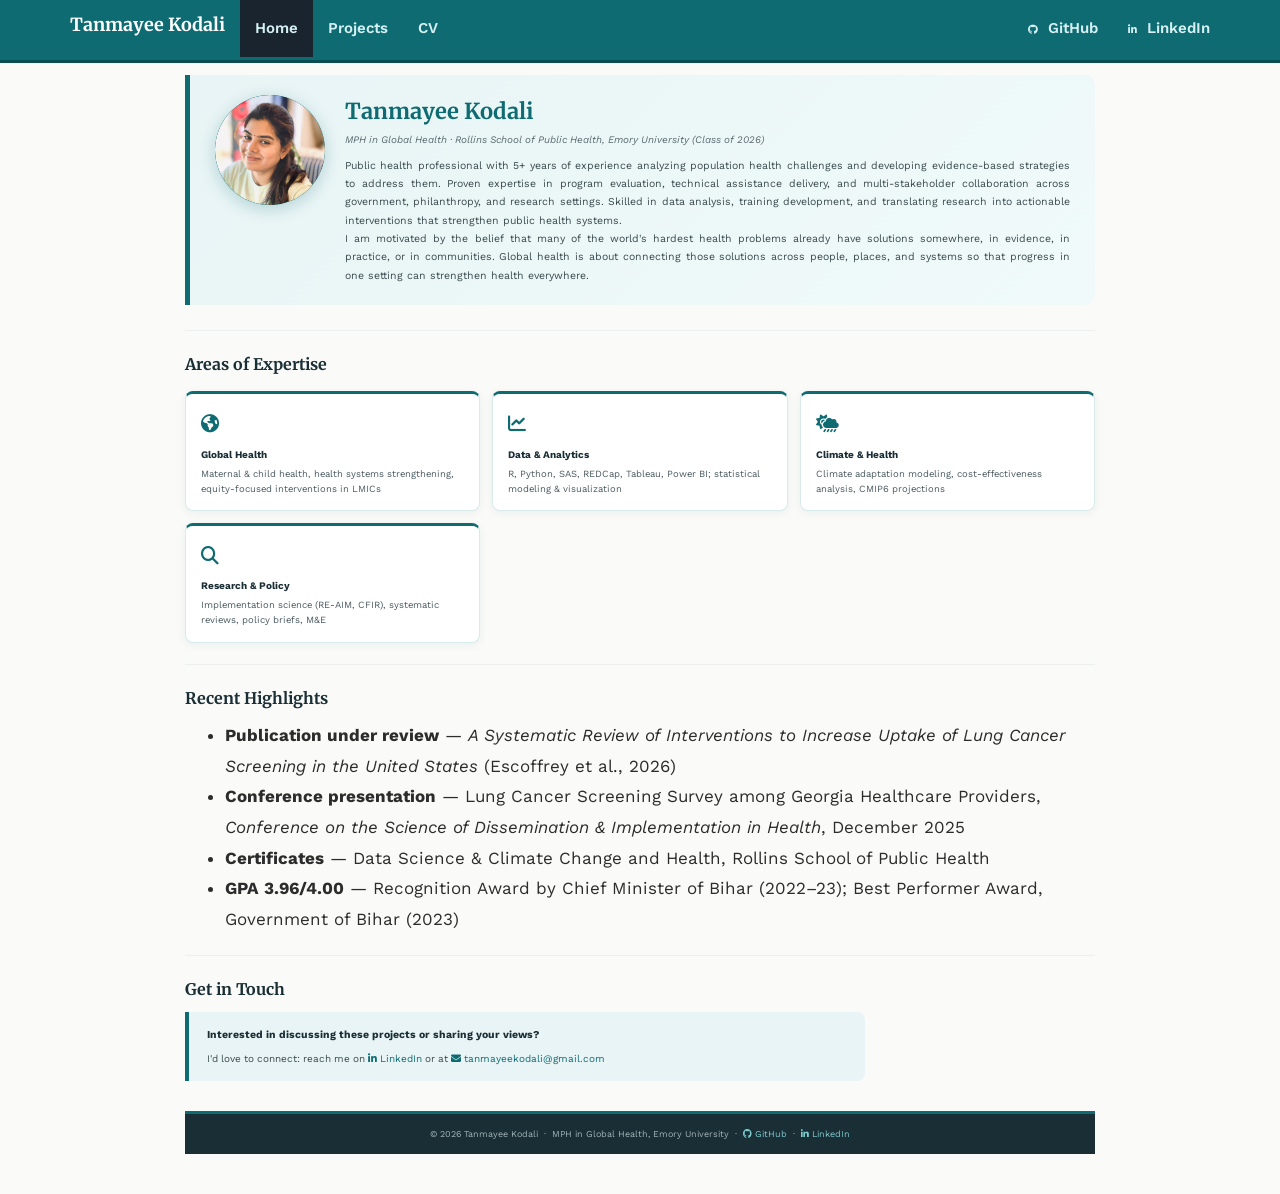
==== commit 95117cb1: "finalizing the website" ====
--- a/docs/index.html
+++ b/docs/index.html
@@ -342,7 +342,7 @@
 <div style="background:#e8f4f5; border-left:4px solid #0f6b72; border-radius:0 8px 8px 0; padding:1.4rem 1.8rem; margin-top:0.5rem; max-width:680px;">
   <p style="margin:0 0 0.5rem; font-weight:700; color:#1a2e35; font-size:1.05rem;">Interested in discussing these projects or sharing your views?</p>
   <p style="margin:0; font-size:1rem; color:#3a4a4e; line-height:1.75;">
-    I'd love to connect — reach me on 
+    I'd love to connect: reach me on 
     <a href="https://www.linkedin.com/in/tanmayeekodali/" target="_blank"><i class="fab fa-linkedin-in"></i> LinkedIn</a> 
     or at 
     <a href="mailto:tanmayeekodali@gmail.com"><i class="fas fa-envelope"></i> tanmayeekodali@gmail.com</a>
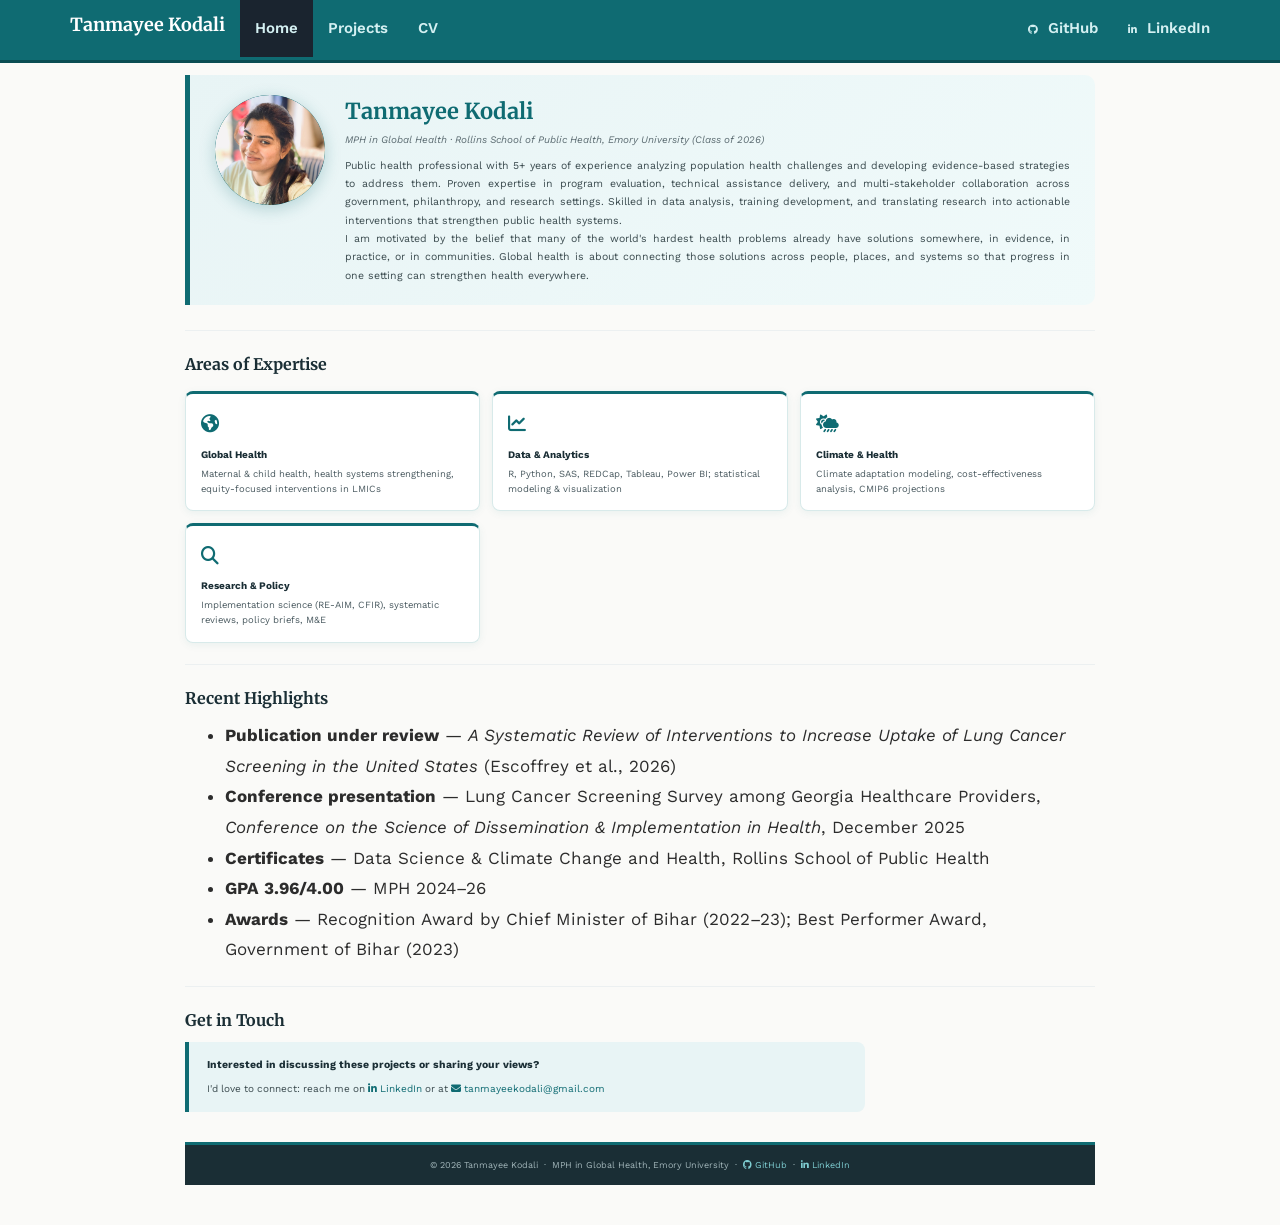
==== commit eab28af0: "finalizing thee website" ====
--- a/docs/index.html
+++ b/docs/index.html
@@ -331,9 +331,9 @@
 of Dissemination &amp; Implementation in Health</em>, December 2025</li>
 <li><strong>Certificates</strong> — Data Science &amp; Climate Change
 and Health, Rollins School of Public Health</li>
-<li><strong>GPA 3.96/4.00</strong> — Recognition Award by Chief Minister
-of Bihar (2022–23); Best Performer Award, Government of Bihar
-(2023)</li>
+<li><strong>GPA 3.96/4.00</strong> — MPH 2024–26</li>
+<li><strong>Awards</strong> — Recognition Award by Chief Minister of
+Bihar (2022–23); Best Performer Award, Government of Bihar (2023)</li>
 </ul>
 <hr />
 </div>
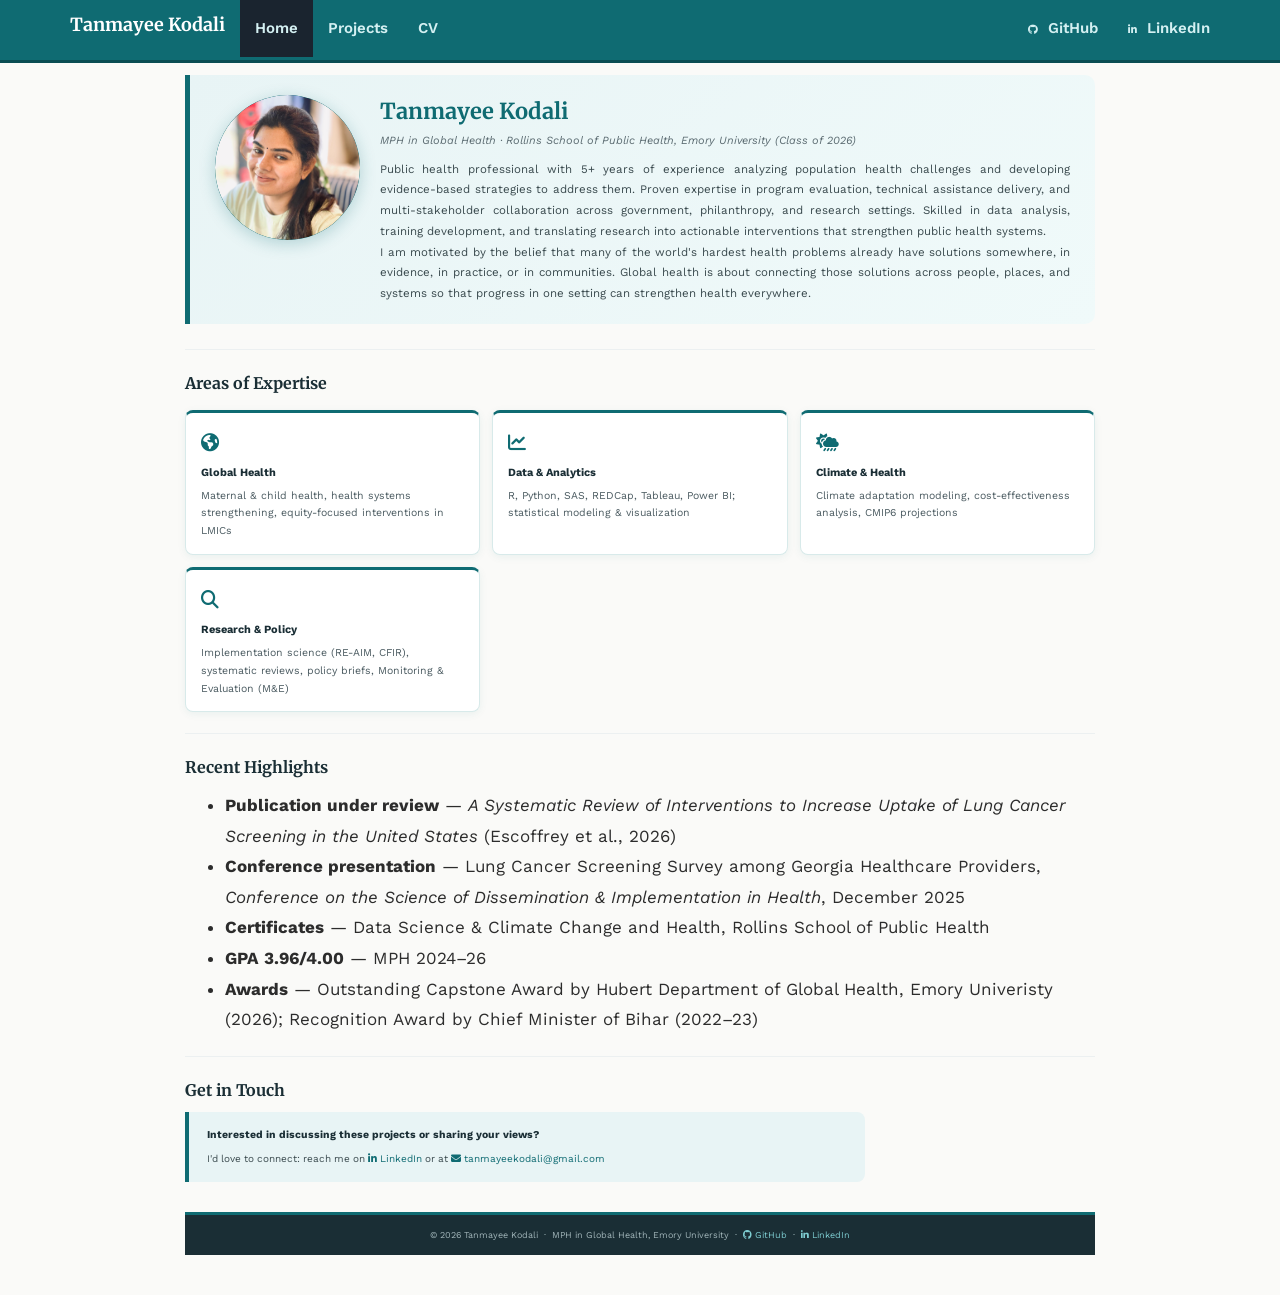
==== commit 8b9d9946: "new edits" ====
--- a/docs/index.html
+++ b/docs/index.html
@@ -315,7 +315,7 @@
   <div class="highlight-card">
     <div class="card-icon"><i class="fas fa-search"></i></div>
     <h4>Research &amp; Policy</h4>
-    <p>Implementation science (RE-AIM, CFIR), systematic reviews, policy briefs, M&amp;E</p>
+    <p>Implementation science (RE-AIM, CFIR), systematic reviews, policy briefs, Monitoring &amp; Evaluation (M&amp;E)</p>
   </div>
 </div>
 <hr />
@@ -332,8 +332,9 @@
 <li><strong>Certificates</strong> — Data Science &amp; Climate Change
 and Health, Rollins School of Public Health</li>
 <li><strong>GPA 3.96/4.00</strong> — MPH 2024–26</li>
-<li><strong>Awards</strong> — Recognition Award by Chief Minister of
-Bihar (2022–23); Best Performer Award, Government of Bihar (2023)</li>
+<li><strong>Awards</strong> — Outstanding Capstone Award by Hubert
+Department of Global Health, Emory Univeristy (2026); Recognition Award
+by Chief Minister of Bihar (2022–23)</li>
 </ul>
 <hr />
 </div>
--- a/docs/styles.css
+++ b/docs/styles.css
@@ -1,40 +1,40 @@
 /* ============================================================
-   TANMAYEE KODALI — Personal Website Styles
-   Accent: Deep teal #0f6b72
-   Fonts: Merriweather (headings) + Work Sans (body)
-   ============================================================ */
+TANMAYEE KODALI — Personal Website Styles
+Accent: Deep teal #0f6b72
+Fonts: Merriweather (headings) + Work Sans (body)
+============================================================ */
 
 /* --- Typography & Base ------------------------------------ */
 body {
-  font-family: 'Work Sans', 'Helvetica Neue', sans-serif;
-  font-size: 17px;
-  line-height: 1.8;
-  color: #2c2c2c;
-  background-color: #fafaf8;
+font-family: 'Work Sans', 'Helvetica Neue', sans-serif;
+font-size: 17px;
+line-height: 1.8;
+color: #2c2c2c;
+background-color: #fafaf8;
 }
 
 h1, h2, h3, h4 {
-  font-family: 'Merriweather', Georgia, serif;
-  font-weight: 700;
-  line-height: 1.5;
-  color: #1a2e35;
+font-family: 'Merriweather', Georgia, serif;
+font-weight: 700;
+line-height: 1.5;
+color: #1a2e35;
 }
 
 h1 { font-size: 2.2rem; }
 h2 { font-size: 1.6rem; margin-top: 2rem; }
 h3 { font-size: 1.25rem; }
-h4 { font-size: 1.05rem; }
+h4 { font-size: 1.1rem; }      /* was 1.05rem — bumped slightly */
 
 p { max-width: 100%; }
 
 code, pre {
-  font-family: 'Source Code Pro', 'Courier New', monospace;
+font-family: 'Source Code Pro', 'Courier New', monospace;
 }
 
 pre {
-  border-radius: 6px;
-  padding: 1em;
-  background: #f0f4f4;
+border-radius: 6px;
+padding: 1em;
+background: #f0f4f4;
 }
 
 a { color: #0f6b72; }
@@ -43,374 +43,365 @@
 /* --- Navbar ----------------------------------------------- */
 .navbar,
 .navbar-default {
-  background-color: #0f6b72 !important;
-  border-bottom: 3px solid #0a4d53 !important;
-  min-height: 56px !important;
+background-color: #0f6b72 !important;
+border-bottom: 3px solid #0a4d53 !important;
+min-height: 56px !important;
 }
 
 .navbar-brand,
 .navbar-default .navbar-brand {
-  font-family: 'Merriweather', Georgia, serif !important;
-  font-size: 18px !important;
-  font-weight: 700 !important;
-  color: #ffffff !important;
-  padding-top: 16px !important;
-  padding-bottom: 16px !important;
+font-family: 'Merriweather', Georgia, serif !important;
+font-size: 18px !important;
+font-weight: 700 !important;
+color: #ffffff !important;
+padding-top: 16px !important;
+padding-bottom: 16px !important;
 }
 
 .navbar-nav > li > a,
 .navbar-default .navbar-nav > li > a {
-  font-family: 'Work Sans', sans-serif !important;
-  font-size: 15px !important;
-  font-weight: 600 !important;
-  color: #d4f0f2 !important;
-  padding-top: 18px !important;
-  padding-bottom: 18px !important;
+font-family: 'Work Sans', sans-serif !important;
+font-size: 15px !important;
+font-weight: 600 !important;
+color: #d4f0f2 !important;
+padding-top: 18px !important;
+padding-bottom: 18px !important;
 }
 
 .navbar-nav > li > a:hover,
 .navbar-default .navbar-nav > li > a:hover,
 .navbar-nav > li > a:focus,
 .navbar-default .navbar-nav > li > a:focus {
-  color: #ffffff !important;
-  background-color: rgba(255,255,255,0.15) !important;
-  border-radius: 4px;
+color: #ffffff !important;
+background-color: rgba(255,255,255,0.15) !important;
+border-radius: 4px;
 }
 
 .navbar-nav > li > a .fab,
 .navbar-nav > li > a .fas {
-  font-size: 1rem;
-  margin-right: 5px;
+font-size: 1rem;
+margin-right: 5px;
 }
 
 /* --- Profile / Hero Section ------------------------------- */
 .profile-section {
-  display: flex;
-  flex-direction: row;
-  align-items: flex-start;
-  gap: 2rem;
-  background: linear-gradient(135deg, #e8f4f5 0%, #f0fafa 100%);
-  border-left: 5px solid #0f6b72;
-  border-radius: 0 10px 10px 0;
-  padding: 2rem 2.5rem;
-  margin-bottom: 2.5rem;
-  box-sizing: border-box;
-  width: 100%;
-}
-
+display: flex;
+flex-direction: row;
+align-items: flex-start;
+gap: 2rem;
+background: linear-gradient(135deg, #e8f4f5 0%, #f0fafa 100%);
+border-left: 5px solid #0f6b72;
+border-radius: 0 10px 10px 0;
+padding: 2rem 2.5rem;
+margin-bottom: 2.5rem;
+box-sizing: border-box;
+width: 100%;
+}
+
+/* CHANGE 1: Photo size increased from 110px → 145px */
 .profile-avatar {
-  width: 110px;
-  height: 110px;
-  min-width: 110px;
-  border-radius: 50%;
-  background-color: #0f6b72;
-  display: flex;
-  align-items: center;
-  justify-content: center;
-  font-family: 'Merriweather', serif;
-  font-size: 2rem;
-  font-weight: 700;
-  color: #ffffff;
-  box-shadow: 0 4px 16px rgba(15, 107, 114, 0.25);
-  overflow: hidden;
+width: 145px;
+height: 145px;
+min-width: 145px;
+border-radius: 50%;
+background-color: #0f6b72;
+display: flex;
+align-items: center;
+justify-content: center;
+font-family: 'Merriweather', serif;
+font-size: 2.5rem;
+font-weight: 700;
+color: #ffffff;
+box-shadow: 0 4px 16px rgba(15, 107, 114, 0.25);
+overflow: hidden;
 }
 
 .profile-avatar img {
-  width: 110px;
-  height: 110px;
-  border-radius: 50%;
-  object-fit: cover;
+width: 145px;
+height: 145px;
+border-radius: 50%;
+object-fit: cover;
 }
 
 .profile-info {
-  flex: 1;
-  min-width: 0;
+flex: 1;
+min-width: 0;
 }
 
 .profile-info h1 {
-  margin-top: 0;
-  margin-bottom: 0.3rem;
-  font-size: 2.2rem;
-  color: #0f6b72;
-}
-
+margin-top: 0;
+margin-bottom: 0.3rem;
+font-size: 2.2rem;
+color: #0f6b72;
+}
+
+/* CHANGE 2: Tagline font-size 1.0rem → 1.1rem */
 .profile-info .tagline {
-  font-size: 1.0rem;
-  color: #5a6a70;
-  font-style: italic;
-  margin-bottom: 0.8rem;
-}
-
+font-size: 1.1rem;
+color: #5a6a70;
+font-style: italic;
+margin-bottom: 0.8rem;
+}
+
+/* CHANGE 3: Description paragraph font-size 1.05rem → 1.15rem */
 .profile-info p {
-  font-size: 1.05rem;
-  color: #3a4a4e;
-  margin-bottom: 0;
-  line-height: 1.75;
-  text-align: justify;
-  max-width: 100%;
+font-size: 1.15rem;
+color: #3a4a4e;
+margin-bottom: 0;
+line-height: 1.8;
+text-align: justify;
+max-width: 100%;
 }
 
 /* --- Section Divider -------------------------------------- */
 .section-divider {
-  border: none;
-  border-top: 2px solid #d8eaea;
-  margin: 2.5rem 0;
+border: none;
+border-top: 2px solid #d8eaea;
+margin: 2.5rem 0;
 }
 
 /* --- Expertise Cards -------------------------------------- */
 .highlights-grid {
-  display: grid;
-  grid-template-columns: repeat(auto-fill, minmax(220px, 1fr));
-  gap: 1.2rem;
-  margin: 1.5rem 0 2rem;
+display: grid;
+grid-template-columns: repeat(auto-fill, minmax(220px, 1fr));
+gap: 1.2rem;
+margin: 1.5rem 0 2rem;
 }
 
 .highlight-card {
-  background: #ffffff;
-  border: 1px solid #d8eaea;
-  border-top: 3px solid #0f6b72;
-  border-radius: 8px;
-  padding: 1.4rem 1.5rem;
-  box-shadow: 0 2px 8px rgba(15, 107, 114, 0.07);
-  transition: box-shadow 0.2s ease, transform 0.2s ease;
+background: #ffffff;
+border: 1px solid #d8eaea;
+border-top: 3px solid #0f6b72;
+border-radius: 8px;
+padding: 1.4rem 1.5rem;
+box-shadow: 0 2px 8px rgba(15, 107, 114, 0.07);
+transition: box-shadow 0.2s ease, transform 0.2s ease;
 }
 
 .highlight-card:hover {
-  box-shadow: 0 6px 18px rgba(15, 107, 114, 0.14);
-  transform: translateY(-2px);
+box-shadow: 0 6px 18px rgba(15, 107, 114, 0.14);
+transform: translateY(-2px);
 }
 
 .highlight-card .card-icon {
-  font-size: 1.8rem;
-  margin-bottom: 0.6rem;
-  color: #0f6b72;
-}
-
+font-size: 1.8rem;
+margin-bottom: 0.6rem;
+color: #0f6b72;
+}
+
+/* CHANGE 4: Card heading h4 from 1rem → 1.1rem */
 .highlight-card h4 {
-  font-family: 'Work Sans', sans-serif;
-  font-weight: 700;
-  font-size: 1rem;
-  color: #1a2e35;
-  margin: 0 0 0.4rem;
-}
-
+font-family: 'Work Sans', sans-serif;
+font-weight: 700;
+font-size: 1.1rem;
+color: #1a2e35;
+margin: 0 0 0.5rem;
+}
+
+/* CHANGE 5: Card body text from 0.95rem → 1.05rem */
 .highlight-card p {
-  font-size: 0.95rem;
-  color: #4a5a60;
-  margin: 0;
-  line-height: 1.6;
-  max-width: 100%;
+font-size: 1.05rem;
+color: #4a5a60;
+margin: 0;
+line-height: 1.7;
+max-width: 100%;
 }
 
 /* --- Project Cards ---------------------------------------- */
 .project-card {
-  background: #ffffff;
-  border: 1px solid #d8eaea;
-  border-radius: 10px;
-  padding: 1.8rem 2rem;
-  margin-bottom: 1.8rem;
-  box-shadow: 0 2px 10px rgba(15, 107, 114, 0.06);
-  transition: box-shadow 0.2s ease;
+background: #ffffff;
+border: 1px solid #d8eaea;
+border-radius: 10px;
+padding: 1.8rem 2rem;
+margin-bottom: 1.8rem;
+box-shadow: 0 2px 10px rgba(15, 107, 114, 0.06);
+transition: box-shadow 0.2s ease;
 }
 
 .project-card:hover {
-  box-shadow: 0 6px 24px rgba(15, 107, 114, 0.13);
-}
-
+box-shadow: 0 6px 24px rgba(15, 107, 114, 0.13);
+}
+
+/* CHANGE 6: Project card title from 1.2rem → 1.3rem */
 .project-card h3 {
-  color: #0f6b72;
-  margin-top: 0;
-  font-size: 1.2rem;
-}
-
+color: #0f6b72;
+margin-top: 0;
+font-size: 1.3rem;
+}
+
+/* CHANGE 7: Project card body text from 1rem → 1.1rem */
 .project-card p {
-  font-size: 1rem;
-  line-height: 1.75;
-  max-width: 100%;
+font-size: 1.1rem;
+line-height: 1.8;
+max-width: 100%;
 }
 
 .project-card .project-tags {
-  display: flex;
-  flex-wrap: wrap;
-  gap: 0.4rem;
-  margin: 0.8rem 0 1rem;
-}
-
+display: flex;
+flex-wrap: wrap;
+gap: 0.4rem;
+margin: 0.8rem 0 1rem;
+}
+
+/* CHANGE 8: Tags from 0.8rem → 0.875rem */
 .project-card .tag {
-  background: #e0f2f3;
-  color: #0a4d53;
-  font-size: 0.8rem;
-  font-weight: 600;
-  padding: 0.25rem 0.65rem;
-  border-radius: 20px;
-  font-family: 'Work Sans', sans-serif;
+background: #e0f2f3;
+color: #0a4d53;
+font-size: 0.875rem;
+font-weight: 600;
+padding: 0.25rem 0.65rem;
+border-radius: 20px;
+font-family: 'Work Sans', sans-serif;
 }
 
 .project-card .btn-github {
-  display: inline-block;
-  margin-top: 0.8rem;
-  background-color: #1a2e35;
-  color: #ffffff !important;
-  font-family: 'Work Sans', sans-serif;
-  font-size: 0.9rem;
-  font-weight: 600;
-  padding: 0.5rem 1.1rem;
-  border-radius: 6px;
-  text-decoration: none !important;
-  transition: background-color 0.2s ease;
+display: inline-block;
+margin-top: 0.8rem;
+background-color: #1a2e35;
+color: #ffffff !important;
+font-family: 'Work Sans', sans-serif;
+font-size: 0.95rem;       /* was 0.9rem */
+font-weight: 600;
+padding: 0.5rem 1.1rem;
+border-radius: 6px;
+text-decoration: none !important;
+transition: background-color 0.2s ease;
 }
 
 .project-card .btn-github:hover {
-  background-color: #0f6b72;
+background-color: #0f6b72;
 }
 
 .project-card .btn-github .fab {
-  margin-right: 5px;
+margin-right: 5px;
 }
 
 /* --- CV / Resume Page ------------------------------------- */
 .cv-section {
-  margin-bottom: 2rem;
-}
-
+margin-bottom: 2rem;
+}
+
+/* CHANGE 9: CV section headings from 1rem → 1.05rem (still uppercase) */
 .cv-section h2 {
-  color: #0f6b72;
-  border-bottom: 2px solid #d8eaea;
-  padding-bottom: 0.4rem;
-  font-size: 1rem;
-  text-transform: uppercase;
-  letter-spacing: 0.08em;
-  font-family: 'Work Sans', sans-serif;
-  font-weight: 700;
-  margin-top: 1.5rem;
+color: #0f6b72;
+border-bottom: 2px solid #d8eaea;
+padding-bottom: 0.4rem;
+font-size: 1.05rem;
+text-transform: uppercase;
+letter-spacing: 0.08em;
+font-family: 'Work Sans', sans-serif;
+font-weight: 700;
+margin-top: 1.5rem;
 }
 
 .cv-entry {
-  display: flex;
-  justify-content: space-between;
-  align-items: flex-start;
-  flex-wrap: wrap;
-  gap: 0.2rem;
-  margin-bottom: 0.2rem;
-}
-
+display: flex;
+justify-content: space-between;
+align-items: flex-start;
+flex-wrap: wrap;
+gap: 0.2rem;
+margin-bottom: 0.2rem;
+}
+
+/* CHANGE 10: CV entry title from 1rem → 1.1rem */
 .cv-entry-title {
-  font-weight: 700;
-  font-size: 1rem;
-  color: #1a2e35;
-}
-
+font-weight: 700;
+font-size: 1.1rem;
+color: #1a2e35;
+}
+
+/* CHANGE 11: CV date from 0.9rem → 1rem */
 .cv-entry-date {
-  font-size: 0.9rem;
-  color: #5a6a70;
-  font-style: italic;
-  white-space: nowrap;
-}
-
+font-size: 1rem;
+color: #5a6a70;
+font-style: italic;
+white-space: nowrap;
+}
+
+/* CHANGE 12: CV org from 0.95rem → 1.05rem */
 .cv-entry-org {
-  font-size: 0.95rem;
-  color: #0f6b72;
-  font-weight: 500;
-  width: 100%;
-}
-
+font-size: 1.05rem;
+color: #0f6b72;
+font-weight: 500;
+width: 100%;
+}
+
+/* CHANGE 13: CV bullet list from 0.95rem → 1.05rem */
 .cv-bullets {
-  list-style-type: disc;
-  padding-left: 1.4rem;
-  margin: 0.4rem 0 1.2rem;
-  font-size: 0.95rem;
-  color: #3a4a4e;
-  line-height: 1.7;
+list-style-type: disc;
+padding-left: 1.4rem;
+margin: 0.4rem 0 1.2rem;
+font-size: 1.05rem;
+color: #3a4a4e;
+line-height: 1.8;
 }
 
 .cv-bullets li {
-  margin-bottom: 0.3rem;
+margin-bottom: 0.3rem;
 }
 
 /* Skills tags */
 .skills-grid {
-  display: flex;
-  flex-wrap: wrap;
-  gap: 0.45rem;
-  margin: 0.4rem 0 1.2rem;
-}
-
+display: flex;
+flex-wrap: wrap;
+gap: 0.45rem;
+margin: 0.4rem 0 1.2rem;
+}
+
+/* CHANGE 14: Skill tags from 0.88rem → 0.95rem */
 .skill-tag {
-  background: #e8f4f5;
-  color: #0a4d53;
-  border: 1px solid #b8dfe2;
-  font-size: 0.88rem;
-  font-weight: 500;
-  padding: 0.3rem 0.8rem;
-  border-radius: 20px;
-  font-family: 'Work Sans', sans-serif;
+background: #e8f4f5;
+color: #0a4d53;
+border: 1px solid #b8dfe2;
+font-size: 0.95rem;
+font-weight: 500;
+padding: 0.3rem 0.8rem;
+border-radius: 20px;
+font-family: 'Work Sans', sans-serif;
 }
 
 /* Award badges */
+/* CHANGE 15: Awards from 0.95rem → 1.05rem */
 .award-item {
-  background: #fffdf0;
-  border-left: 3px solid #c9a227;
-  padding: 0.55rem 1rem;
-  margin-bottom: 0.5rem;
-  border-radius: 0 6px 6px 0;
-  font-size: 0.95rem;
-  color: #3a4a4e;
+background: #fffdf0;
+border-left: 3px solid #c9a227;
+padding: 0.55rem 1rem;
+margin-bottom: 0.5rem;
+border-radius: 0 6px 6px 0;
+font-size: 1.05rem;
+color: #3a4a4e;
 }
 
 /* Publication entry */
+/* CHANGE 16: Publications from 0.95rem → 1.05rem */
 .pub-entry {
-  font-size: 0.95rem;
-  color: #3a4a4e;
-  line-height: 1.7;
-  margin-bottom: 0.8rem;
-  padding-left: 1rem;
-  border-left: 2px solid #d8eaea;
+font-size: 1.05rem;
+color: #3a4a4e;
+line-height: 1.75;
+margin-bottom: 0.8rem;
+padding-left: 1rem;
+border-left: 2px solid #d8eaea;
 }
 
 .pub-entry em { color: #0f6b72; }
 
 /* Skills section labels */
 .cv-section p strong {
-  font-size: 1rem;
-  color: #1a2e35;
-  display: block;
-  margin-bottom: 0.4rem;
-  margin-top: 0.8rem;
-}
-
-/* --- Responsive ------------------------------------------- */
-@media (max-width: 640px) {
-  .profile-section {
-    flex-direction: column;
-    align-items: flex-start;
-    padding: 1.4rem;
-    gap: 1.2rem;
-  }
-  .profile-avatar {
-    width: 80px;
-    height: 80px;
-    min-width: 80px;
-    font-size: 1.5rem;
-  }
-  .profile-info h1 { font-size: 1.5rem; }
-  .highlights-grid { grid-template-columns: 1fr 1fr; }
-  .project-card { padding: 1.2rem; }
-  .cv-entry { flex-direction: column; }
-  .navbar-brand,
-  .navbar-default .navbar-brand { font-size: 15px !important; }
-}
-
-@media (max-width: 400px) {
-  .highlights-grid { grid-template-columns: 1fr; }
-}
-
+font-size: 1.05rem;
+color: #1a2e35;
+display: block;
+margin-bottom: 0.4rem;
+margin-top: 0.8rem;
+}
+
+/* General CV content paragraphs */
 .cv-section p {
-  font-size: 1.15rem;
-  color: #3a4a4e;
-  line-height: 1.9;
-}
-
-/* Increase all CV content font size */
+font-size: 1.1rem;
+color: #3a4a4e;
+line-height: 1.9;
+}
+
+/* Blanket increase for all CV content (overrides) */
 .cv-section,
 .cv-section p,
 .cv-section li,
@@ -420,6 +411,43 @@
 .cv-section .pub-entry,
 .cv-section .award-item,
 .cv-section .skill-tag {
-  font-size: 1.15rem !important;
-  line-height: 1.9 !important;
-}+font-size: 1.1rem !important;
+line-height: 1.9 !important;
+}
+
+/* Keep skill tags from stretching too large due to blanket override */
+.cv-section .skill-tag {
+font-size: 0.95rem !important;
+line-height: 1.6 !important;
+}
+
+/* --- Responsive ------------------------------------------- */
+@media (max-width: 640px) {
+.profile-section {
+flex-direction: column;
+align-items: flex-start;
+padding: 1.4rem;
+gap: 1.2rem;
+}
+/* CHANGE 17: Mobile photo 80px → 105px */
+.profile-avatar {
+width: 105px;
+height: 105px;
+min-width: 105px;
+font-size: 1.8rem;
+}
+.profile-avatar img {
+width: 105px;
+height: 105px;
+}
+.profile-info h1 { font-size: 1.5rem; }
+.highlights-grid { grid-template-columns: 1fr 1fr; }
+.project-card { padding: 1.2rem; }
+.cv-entry { flex-direction: column; }
+.navbar-brand,
+.navbar-default .navbar-brand { font-size: 15px !important; }
+}
+
+@media (max-width: 400px) {
+.highlights-grid { grid-template-columns: 1fr; }
+}
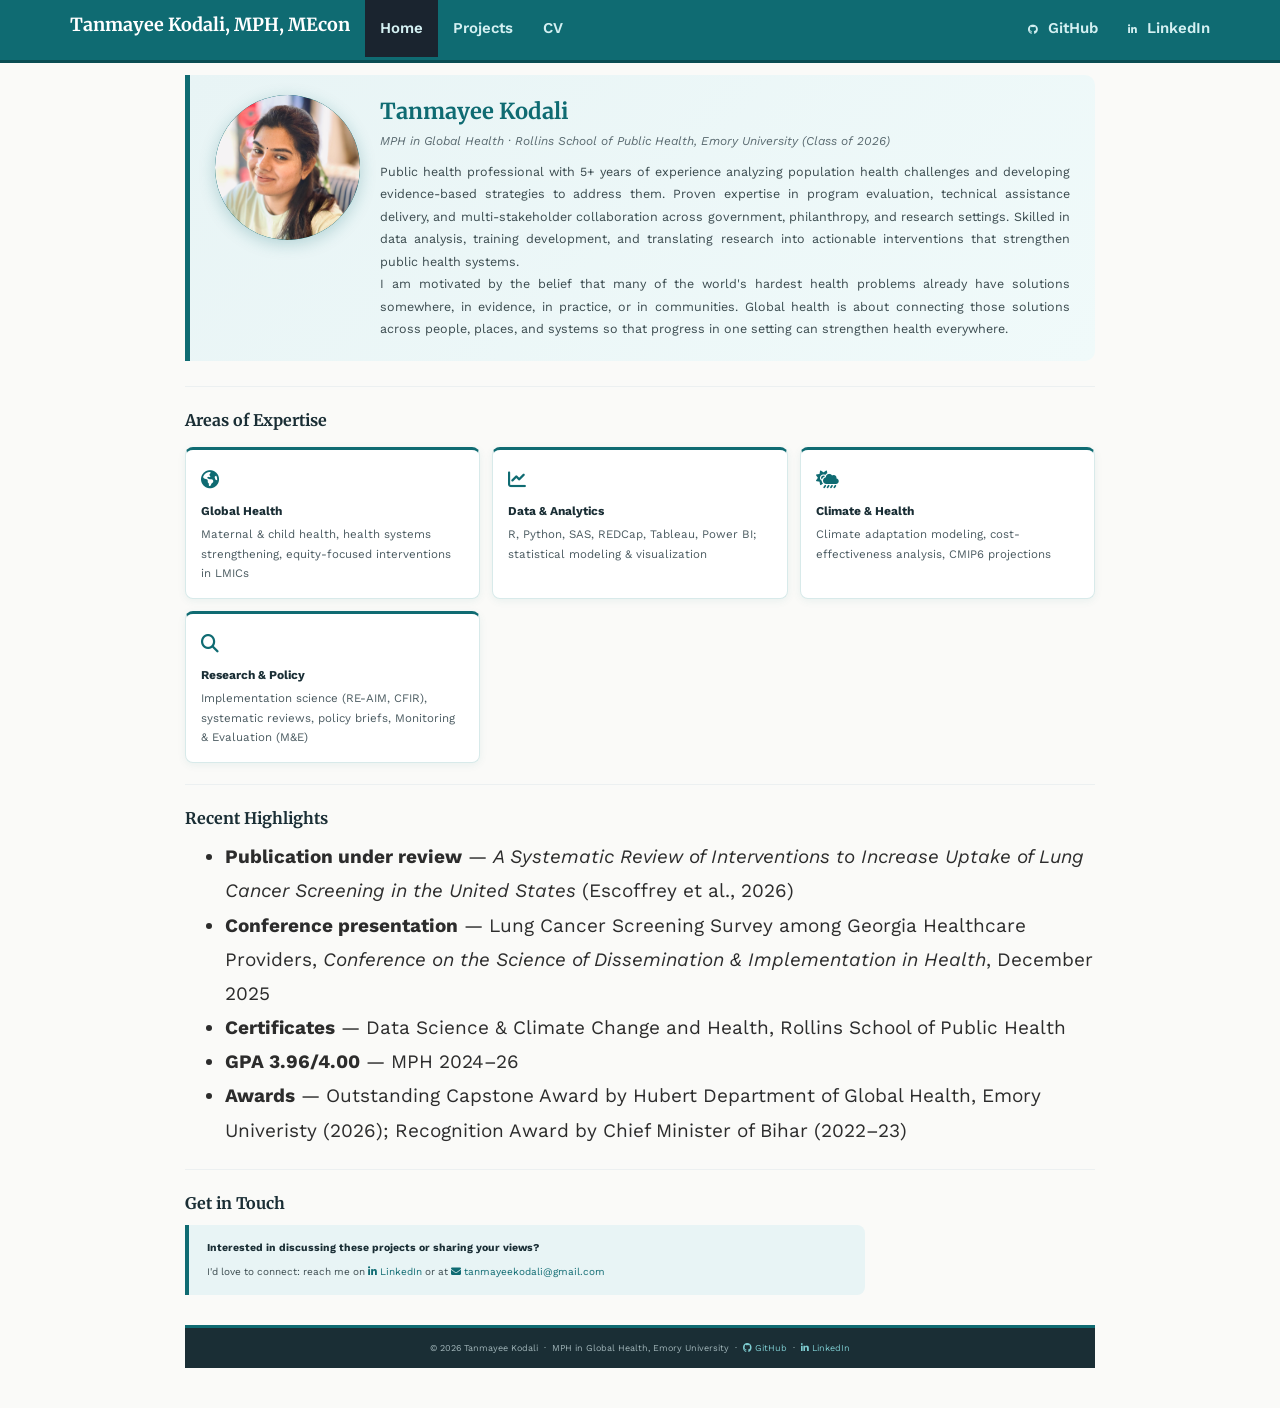
==== commit 7ca5c9e2: "new edits1" ====
--- a/docs/index.html
+++ b/docs/index.html
@@ -250,7 +250,7 @@
         <span class="icon-bar"></span>
         <span class="icon-bar"></span>
       </button>
-      <a class="navbar-brand" href="index.html">Tanmayee Kodali</a>
+      <a class="navbar-brand" href="index.html">Tanmayee Kodali, MPH, MEcon</a>
     </div>
     <div id="navbar" class="navbar-collapse collapse">
       <ul class="nav navbar-nav">
@@ -285,7 +285,7 @@
 
 
 <div class="profile-section">
-  <div class="profile-avatar"><img src="photo.jpg" alt="Tanmayee Kodali" width="120" height="120"></div>
+  <div class="profile-avatar"><img src="photo.jpg" alt="Tanmayee Kodali" width="145" height="145"></div>
   <div class="profile-info">
     <h1>Tanmayee Kodali</h1>
     <p class="tagline">MPH in Global Health &middot; Rollins School of Public Health, Emory University (Class of 2026)</p>
--- a/docs/styles.css
+++ b/docs/styles.css
@@ -7,7 +7,7 @@
 /* --- Typography & Base ------------------------------------ */
 body {
 font-family: 'Work Sans', 'Helvetica Neue', sans-serif;
-font-size: 17px;
+font-size: 19px;
 line-height: 1.8;
 color: #2c2c2c;
 background-color: #fafaf8;
@@ -137,15 +137,15 @@
 
 /* CHANGE 2: Tagline font-size 1.0rem → 1.1rem */
 .profile-info .tagline {
-font-size: 1.1rem;
+font-size: 1.2rem;
 color: #5a6a70;
 font-style: italic;
 margin-bottom: 0.8rem;
 }
 
-/* CHANGE 3: Description paragraph font-size 1.05rem → 1.15rem */
+/* Description paragraph */
 .profile-info p {
-font-size: 1.15rem;
+font-size: 1.25rem;
 color: #3a4a4e;
 margin-bottom: 0;
 line-height: 1.8;
@@ -193,14 +193,14 @@
 .highlight-card h4 {
 font-family: 'Work Sans', sans-serif;
 font-weight: 700;
-font-size: 1.1rem;
+font-size: 1.2rem;
 color: #1a2e35;
 margin: 0 0 0.5rem;
 }
 
 /* CHANGE 5: Card body text from 0.95rem → 1.05rem */
 .highlight-card p {
-font-size: 1.05rem;
+font-size: 1.15rem;
 color: #4a5a60;
 margin: 0;
 line-height: 1.7;
@@ -226,12 +226,12 @@
 .project-card h3 {
 color: #0f6b72;
 margin-top: 0;
-font-size: 1.3rem;
+font-size: 1.4rem;
 }
 
 /* CHANGE 7: Project card body text from 1rem → 1.1rem */
 .project-card p {
-font-size: 1.1rem;
+font-size: 1.2rem;
 line-height: 1.8;
 max-width: 100%;
 }
@@ -247,7 +247,7 @@
 .project-card .tag {
 background: #e0f2f3;
 color: #0a4d53;
-font-size: 0.875rem;
+font-size: 1rem;
 font-weight: 600;
 padding: 0.25rem 0.65rem;
 border-radius: 20px;
@@ -260,7 +260,7 @@
 background-color: #1a2e35;
 color: #ffffff !important;
 font-family: 'Work Sans', sans-serif;
-font-size: 0.95rem;       /* was 0.9rem */
+font-size: 1rem;
 font-weight: 600;
 padding: 0.5rem 1.1rem;
 border-radius: 6px;
@@ -306,13 +306,13 @@
 /* CHANGE 10: CV entry title from 1rem → 1.1rem */
 .cv-entry-title {
 font-weight: 700;
-font-size: 1.1rem;
+font-size: 1.2rem;
 color: #1a2e35;
 }
 
 /* CHANGE 11: CV date from 0.9rem → 1rem */
 .cv-entry-date {
-font-size: 1rem;
+font-size: 1.1rem;
 color: #5a6a70;
 font-style: italic;
 white-space: nowrap;
@@ -320,7 +320,7 @@
 
 /* CHANGE 12: CV org from 0.95rem → 1.05rem */
 .cv-entry-org {
-font-size: 1.05rem;
+font-size: 1.15rem;
 color: #0f6b72;
 font-weight: 500;
 width: 100%;
@@ -331,7 +331,7 @@
 list-style-type: disc;
 padding-left: 1.4rem;
 margin: 0.4rem 0 1.2rem;
-font-size: 1.05rem;
+font-size: 1.15rem;
 color: #3a4a4e;
 line-height: 1.8;
 }
@@ -353,7 +353,7 @@
 background: #e8f4f5;
 color: #0a4d53;
 border: 1px solid #b8dfe2;
-font-size: 0.95rem;
+font-size: 1.05rem;
 font-weight: 500;
 padding: 0.3rem 0.8rem;
 border-radius: 20px;
@@ -368,14 +368,14 @@
 padding: 0.55rem 1rem;
 margin-bottom: 0.5rem;
 border-radius: 0 6px 6px 0;
-font-size: 1.05rem;
+font-size: 1.15rem;
 color: #3a4a4e;
 }
 
 /* Publication entry */
 /* CHANGE 16: Publications from 0.95rem → 1.05rem */
 .pub-entry {
-font-size: 1.05rem;
+font-size: 1.15rem;
 color: #3a4a4e;
 line-height: 1.75;
 margin-bottom: 0.8rem;
@@ -387,7 +387,7 @@
 
 /* Skills section labels */
 .cv-section p strong {
-font-size: 1.05rem;
+font-size: 1.15rem;
 color: #1a2e35;
 display: block;
 margin-bottom: 0.4rem;
@@ -396,7 +396,7 @@
 
 /* General CV content paragraphs */
 .cv-section p {
-font-size: 1.1rem;
+font-size: 1.2rem;
 color: #3a4a4e;
 line-height: 1.9;
 }
@@ -411,13 +411,13 @@
 .cv-section .pub-entry,
 .cv-section .award-item,
 .cv-section .skill-tag {
-font-size: 1.1rem !important;
+font-size: 1.2rem !important;
 line-height: 1.9 !important;
 }
 
 /* Keep skill tags from stretching too large due to blanket override */
 .cv-section .skill-tag {
-font-size: 0.95rem !important;
+font-size: 1.05rem !important;
 line-height: 1.6 !important;
 }
 
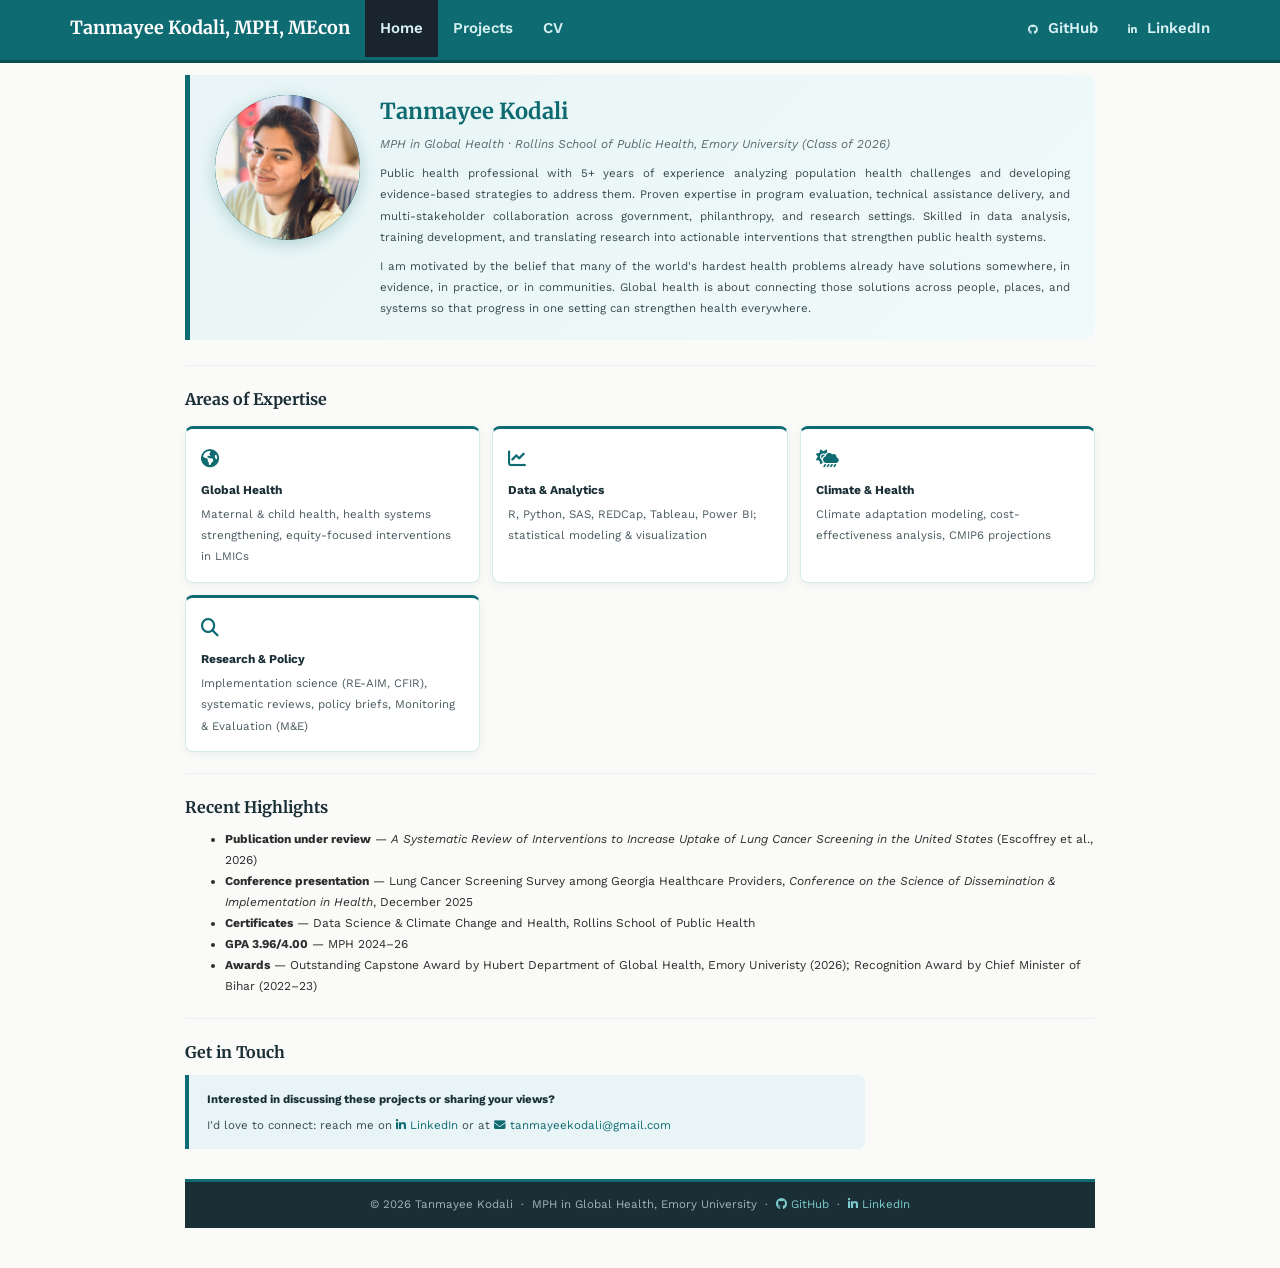
==== commit ef99eaed: "new edits3" ====
--- a/docs/index.html
+++ b/docs/index.html
@@ -341,8 +341,8 @@
 <div id="get-in-touch" class="section level2">
 <h2>Get in Touch</h2>
 <div style="background:#e8f4f5; border-left:4px solid #0f6b72; border-radius:0 8px 8px 0; padding:1.4rem 1.8rem; margin-top:0.5rem; max-width:680px;">
-  <p style="margin:0 0 0.5rem; font-weight:700; color:#1a2e35; font-size:1.05rem;">Interested in discussing these projects or sharing your views?</p>
-  <p style="margin:0; font-size:1rem; color:#3a4a4e; line-height:1.75;">
+  <p style="margin:0 0 0.5rem; font-weight:700; color:#1a2e35; font-size:1.2rem;">Interested in discussing these projects or sharing your views?</p>
+  <p style="margin:0; font-size:1.15rem; color:#3a4a4e; line-height:1.8;">
     I'd love to connect: reach me on 
     <a href="https://www.linkedin.com/in/tanmayeekodali/" target="_blank"><i class="fab fa-linkedin-in"></i> LinkedIn</a> 
     or at 
--- a/docs/styles.css
+++ b/docs/styles.css
@@ -54,8 +54,9 @@
 font-size: 18px !important;
 font-weight: 700 !important;
 color: #ffffff !important;
-padding-top: 16px !important;
-padding-bottom: 16px !important;
+padding-top: 18px !important;
+padding-bottom: 14px !important;
+line-height: 20px !important; 
 }
 
 .navbar-nav > li > a,
@@ -226,7 +227,7 @@
 .project-card h3 {
 color: #0f6b72;
 margin-top: 0;
-font-size: 1.4rem;
+font-size: 1.35rem;
 }
 
 /* CHANGE 7: Project card body text from 1rem → 1.1rem */
@@ -421,13 +422,72 @@
 line-height: 1.6 !important;
 }
 
+
+
+/* --- Get in Touch card inline override -------------------- */
+div[style*="e8f4f5"] p,
+div[style*="background"] p {
+font-size: 1.15rem !important;
+line-height: 1.8 !important;
+}
+
+/* --- Get in Touch / plain page paragraphs ----------------- */
+.main-container p,
+.main-container li,
+.main-container ul,
+.main-container ol {
+font-size: 1.15rem;
+line-height: 1.85;
+}
+
+/* --- Recent Highlights list ------------------------------- */
+/* Plain ul/li on index page — keep readable but not oversized */
+.main-container ul li,
+.main-container ol li {
+font-size: 1.2rem !important;
+line-height: 1.75 !important;
+}
+
+/* --- Profile info paragraph spacing ----------------------- */
+.profile-info > p:first-of-type {
+margin-top: 0.5rem;
+}
+.profile-info > p + p {
+margin-top: 0.75rem;
+}
+
+/* --- CV stronger overrides (rmarkdown structure) ---------- */
+.cv-section *,
+#main-content .cv-section p,
+#main-content .cv-section li,
+.tab-content .cv-section p,
+.tab-content .cv-section li,
+div[id] .cv-section p,
+div[id] .cv-section li {
+font-size: 1.2rem !important;
+line-height: 1.9 !important;
+}
+
+/* CV section h2 label */
+.cv-section h2 {
+font-size: 1.1rem !important;
+}
+
+/* Preserve skill tag sizing */
+.cv-section .skill-tag,
+.cv-section * .skill-tag {
+font-size: 1.05rem !important;
+line-height: 1.6 !important;
+padding: 0.35rem 0.9rem !important;
+}
+
 /* --- Responsive ------------------------------------------- */
 @media (max-width: 640px) {
 .profile-section {
 flex-direction: column;
 align-items: flex-start;
 padding: 1.4rem;
-gap: 1.2rem;
+gap: 1.15rem;
 }
 /* CHANGE 17: Mobile photo 80px → 105px */
 .profile-avatar {
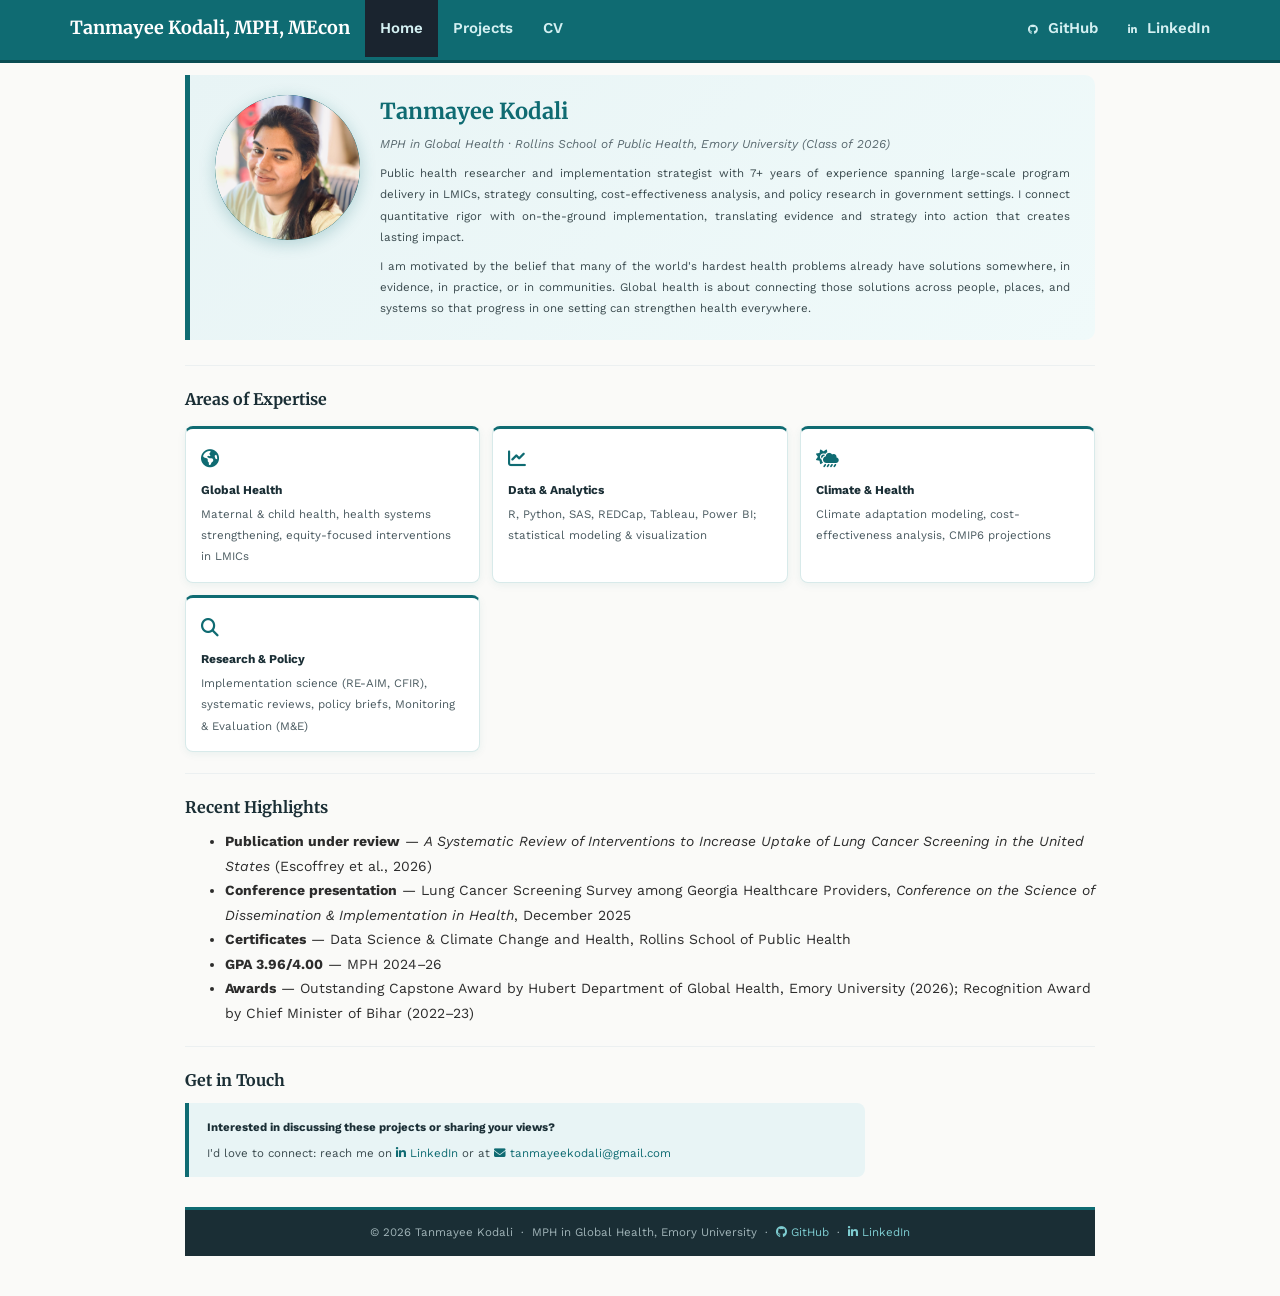
==== commit 3cc25d4e: "new edits7" ====
--- a/docs/index.html
+++ b/docs/index.html
@@ -289,7 +289,7 @@
   <div class="profile-info">
     <h1>Tanmayee Kodali</h1>
     <p class="tagline">MPH in Global Health &middot; Rollins School of Public Health, Emory University (Class of 2026)</p>
-    <p>Public health professional with 5+ years of experience analyzing population health challenges and developing evidence-based strategies to address them. Proven expertise in program evaluation, technical assistance delivery, and multi-stakeholder collaboration across government, philanthropy, and research settings. Skilled in data analysis, training development, and translating research into actionable interventions that strengthen public health systems.</p>
+    <p>Public health researcher and implementation strategist with 7+ years of experience spanning large-scale program delivery in LMICs, strategy consulting, cost-effectiveness analysis, and policy research in government settings. I connect quantitative rigor with on-the-ground implementation, translating evidence and strategy into action that creates lasting impact.</p>
     <p>I am motivated by the belief that many of the world's hardest health problems already have solutions somewhere, in evidence, in practice, or in communities. Global health is about connecting those solutions across people, places, and systems so that progress in one setting can strengthen health everywhere.</p>
   </div>
 </div>
@@ -333,7 +333,7 @@
 and Health, Rollins School of Public Health</li>
 <li><strong>GPA 3.96/4.00</strong> — MPH 2024–26</li>
 <li><strong>Awards</strong> — Outstanding Capstone Award by Hubert
-Department of Global Health, Emory Univeristy (2026); Recognition Award
+Department of Global Health, Emory University (2026); Recognition Award
 by Chief Minister of Bihar (2022–23)</li>
 </ul>
 <hr />
--- a/docs/styles.css
+++ b/docs/styles.css
@@ -227,7 +227,7 @@
 .project-card h3 {
 color: #0f6b72;
 margin-top: 0;
-font-size: 1.35rem;
+font-size: 1.4rem;
 }
 
 /* CHANGE 7: Project card body text from 1rem → 1.1rem */
@@ -248,7 +248,7 @@
 .project-card .tag {
 background: #e0f2f3;
 color: #0a4d53;
-font-size: 1rem;
+font-size: 1.1rem;
 font-weight: 600;
 padding: 0.25rem 0.65rem;
 border-radius: 20px;
@@ -444,7 +444,7 @@
 /* Plain ul/li on index page — keep readable but not oversized */
 .main-container ul li,
 .main-container ol li {
-font-size: 1.2rem !important;
+font-size: 1.4rem !important;
 line-height: 1.75 !important;
 }
 
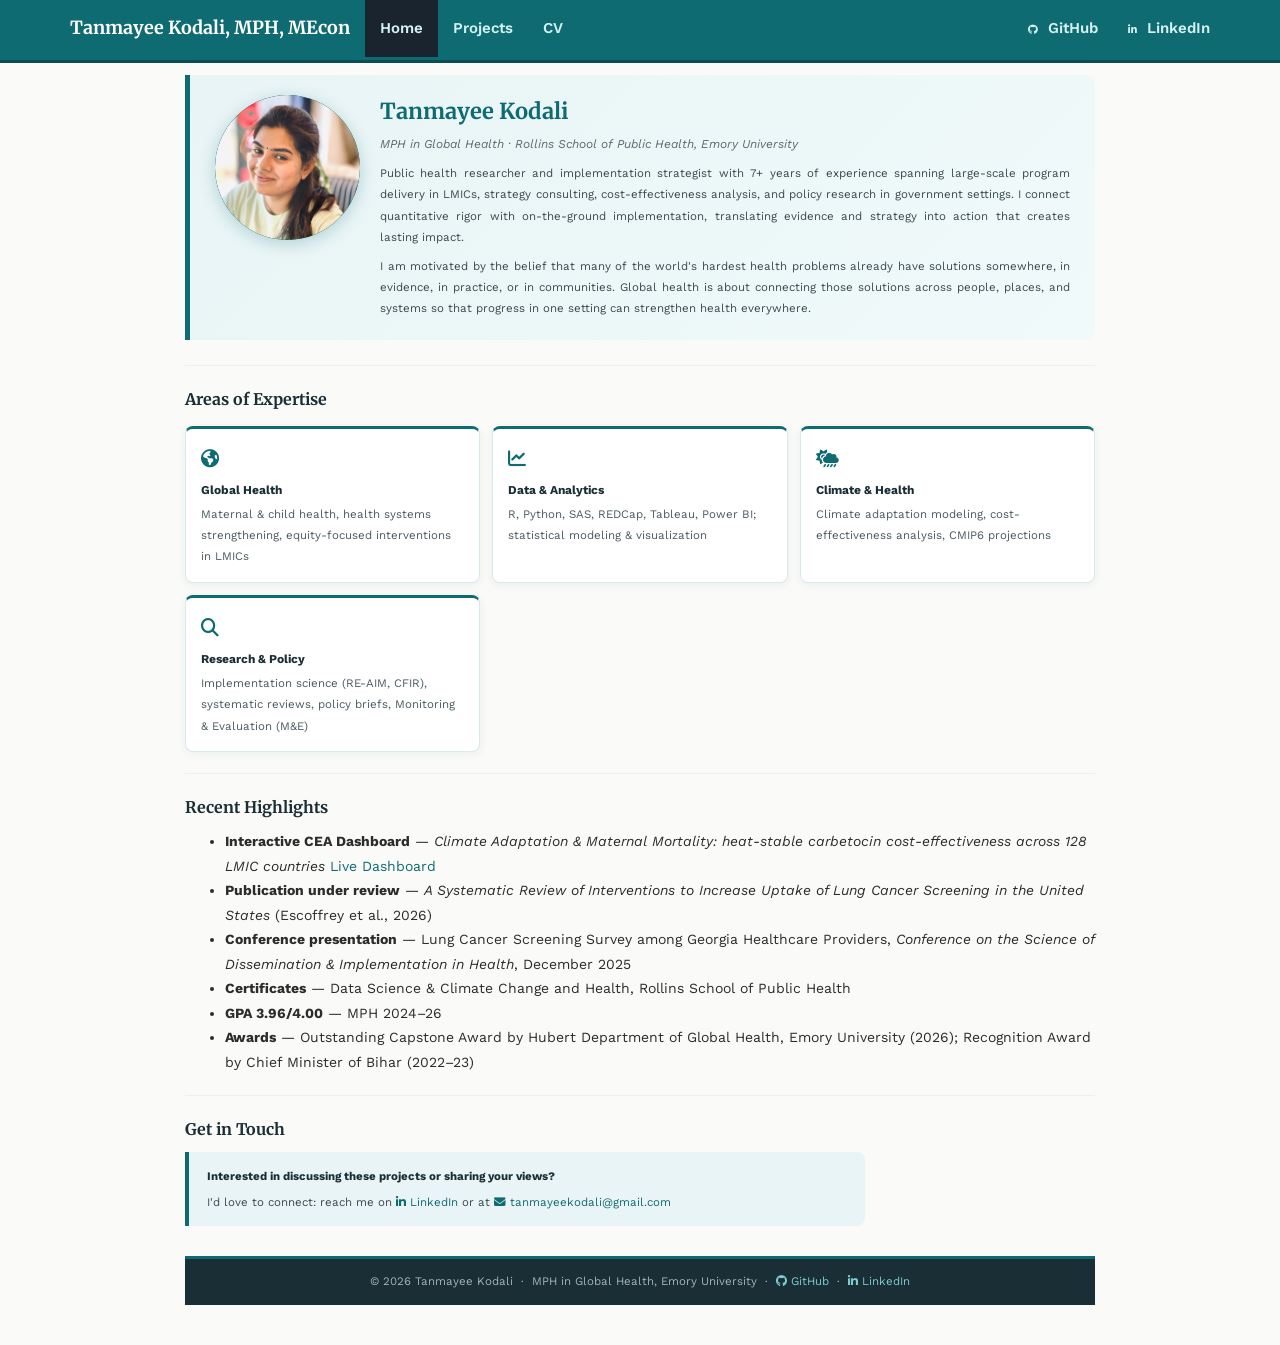
==== commit 1f234268: "new edits8" ====
--- a/docs/index.html
+++ b/docs/index.html
@@ -288,7 +288,7 @@
   <div class="profile-avatar"><img src="photo.jpg" alt="Tanmayee Kodali" width="145" height="145"></div>
   <div class="profile-info">
     <h1>Tanmayee Kodali</h1>
-    <p class="tagline">MPH in Global Health &middot; Rollins School of Public Health, Emory University (Class of 2026)</p>
+    <p class="tagline">MPH in Global Health &middot; Rollins School of Public Health, Emory University</p>
     <p>Public health researcher and implementation strategist with 7+ years of experience spanning large-scale program delivery in LMICs, strategy consulting, cost-effectiveness analysis, and policy research in government settings. I connect quantitative rigor with on-the-ground implementation, translating evidence and strategy into action that creates lasting impact.</p>
     <p>I am motivated by the belief that many of the world's hardest health problems already have solutions somewhere, in evidence, in practice, or in communities. Global health is about connecting those solutions across people, places, and systems so that progress in one setting can strengthen health everywhere.</p>
   </div>
@@ -323,6 +323,11 @@
 <div id="recent-highlights" class="section level2">
 <h2>Recent Highlights</h2>
 <ul>
+<li><strong>Interactive CEA Dashboard</strong> — <em>Climate Adaptation
+&amp; Maternal Mortality: heat-stable carbetocin cost-effectiveness
+across 128 LMIC countries</em> <a
+href="https://kzja3g-tanmayee-kodali.shinyapps.io/climate-pph-dashboard/"
+target="_blank">Live Dashboard</a></li>
 <li><strong>Publication under review</strong> — <em>A Systematic Review
 of Interventions to Increase Uptake of Lung Cancer Screening in the
 United States</em> (Escoffrey et al., 2026)</li>
